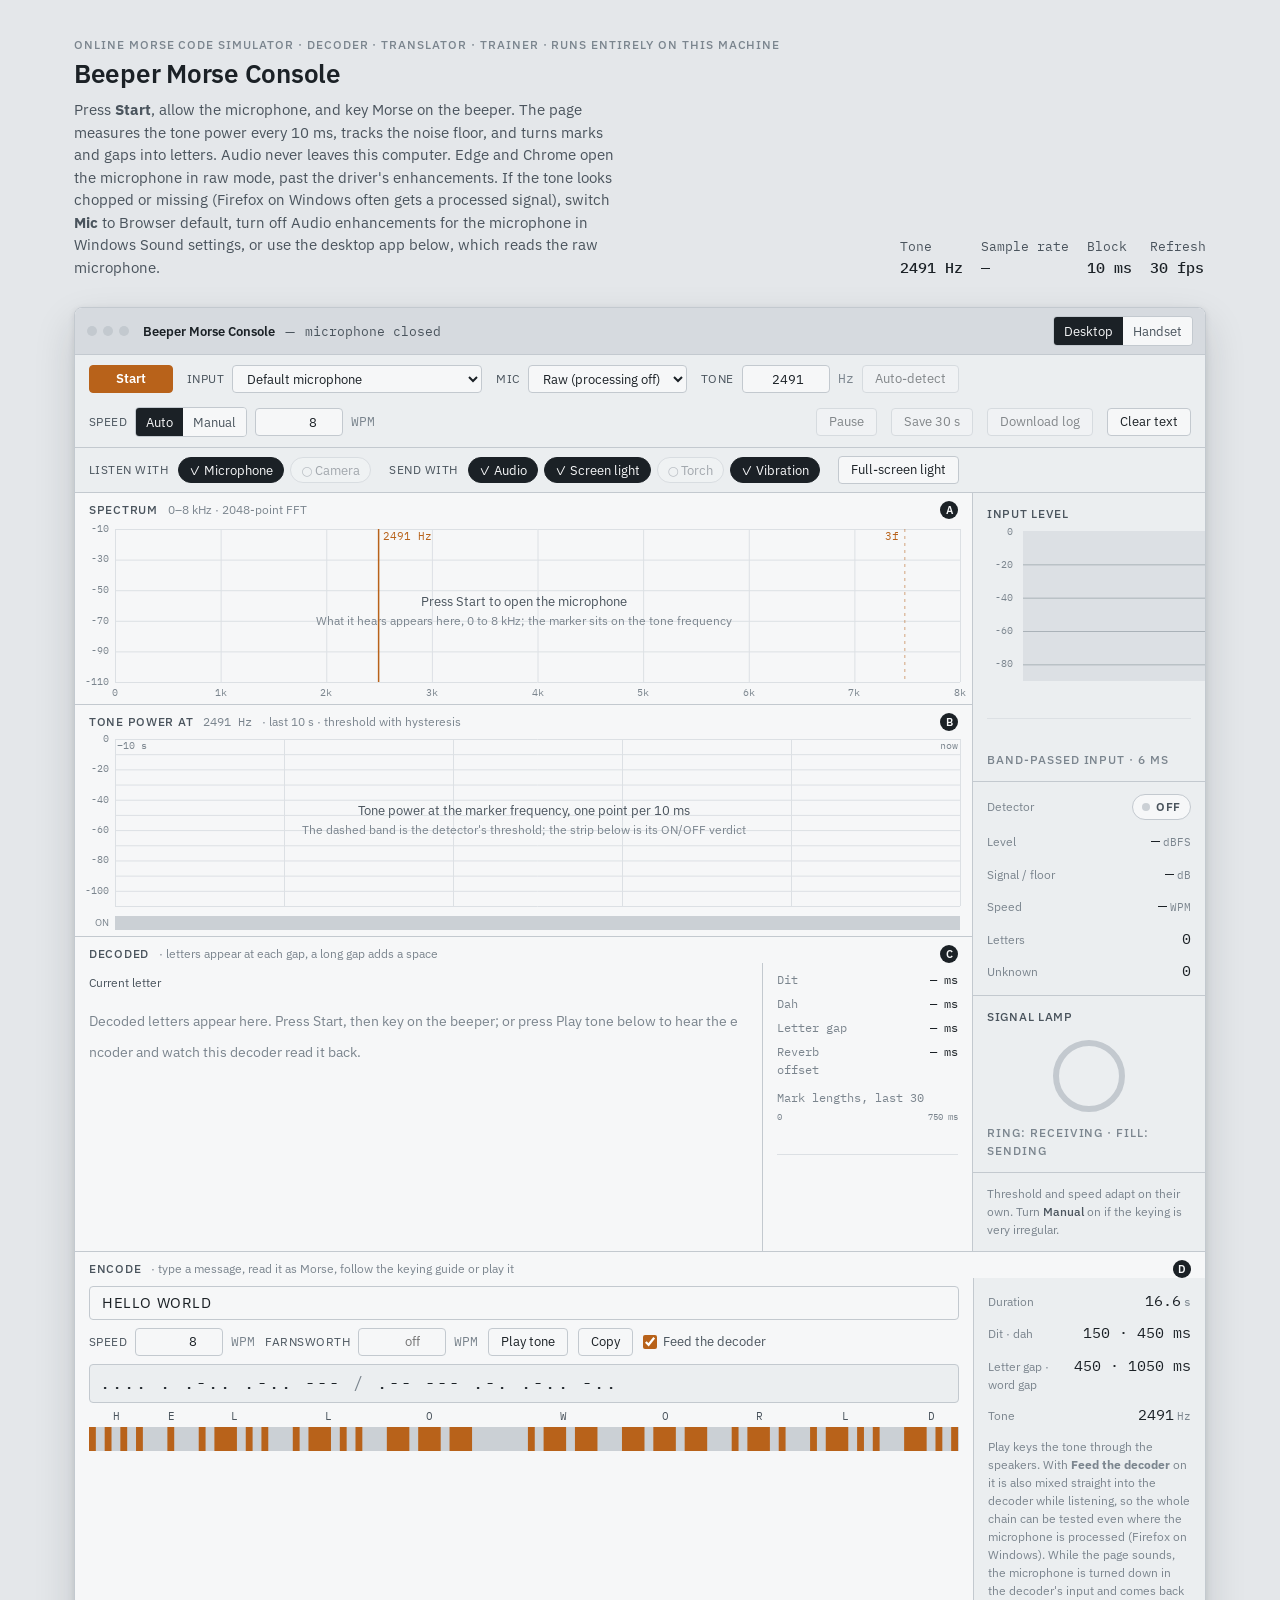
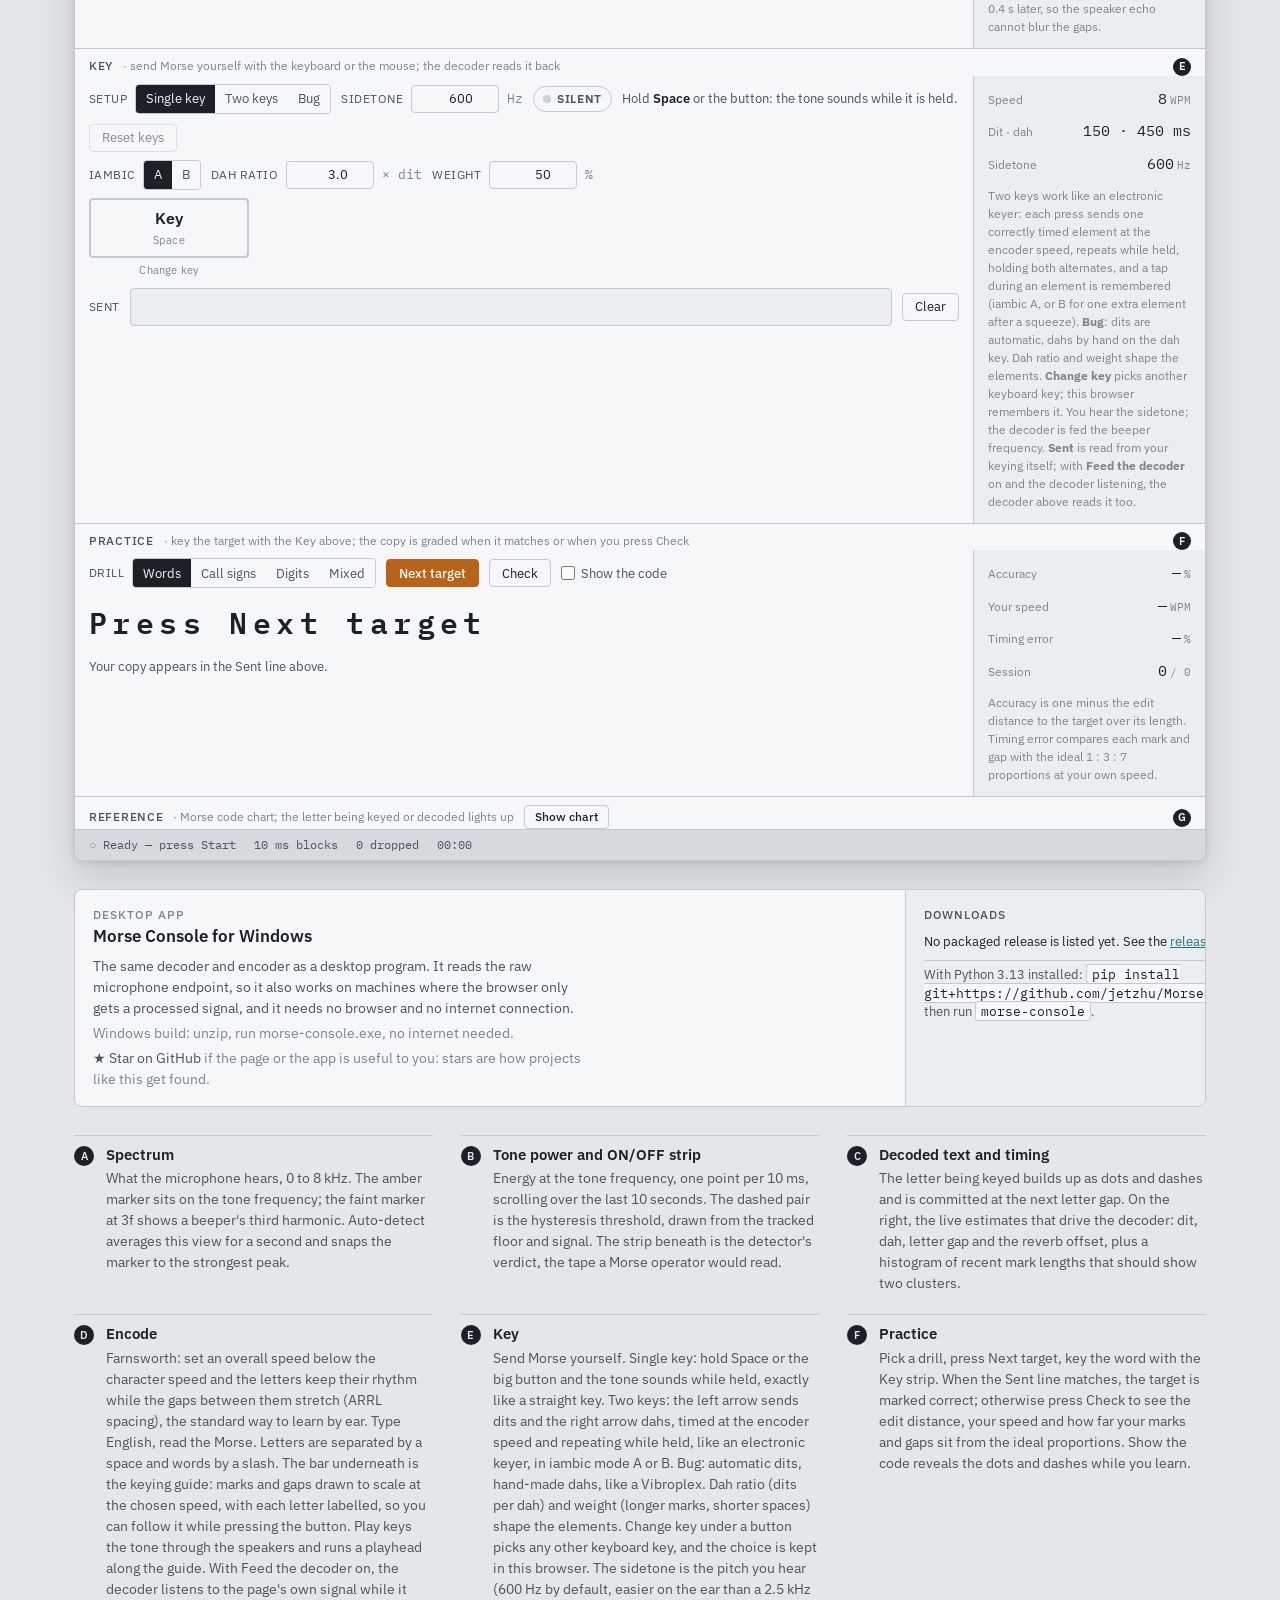
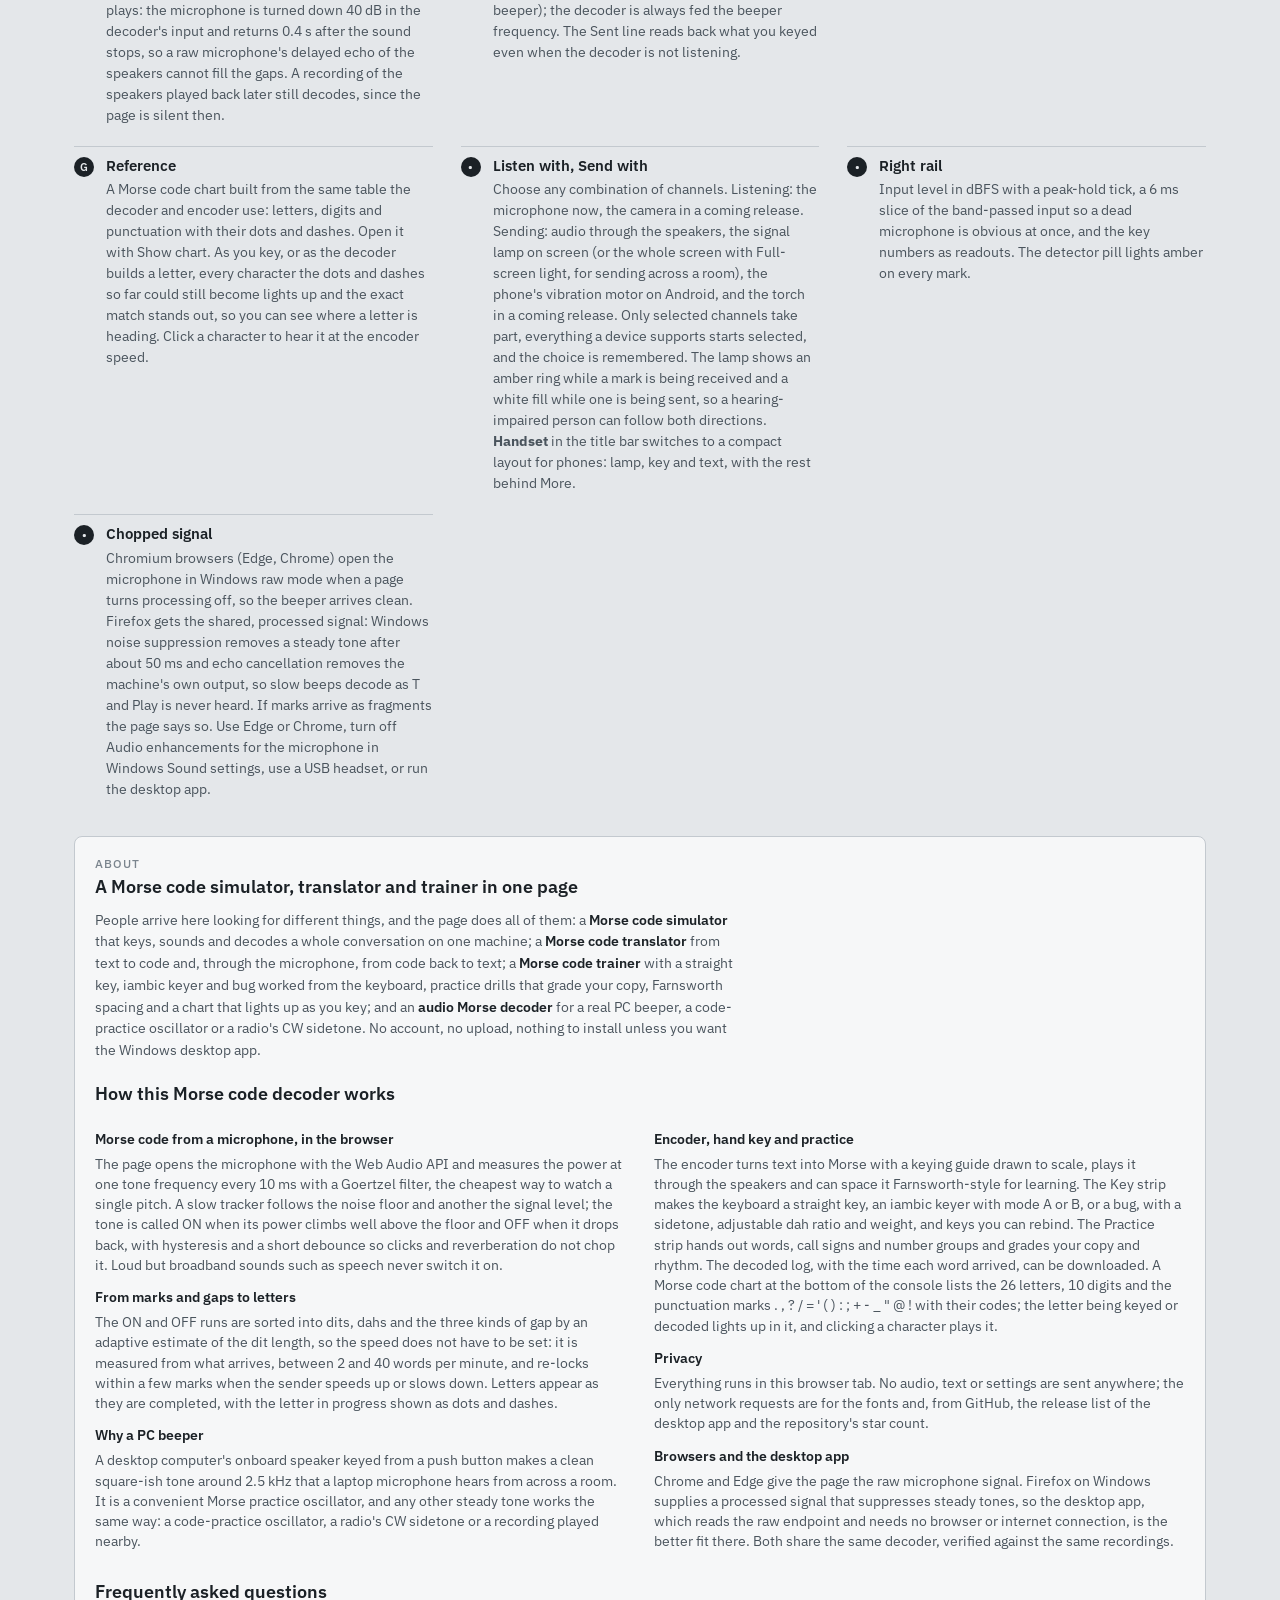
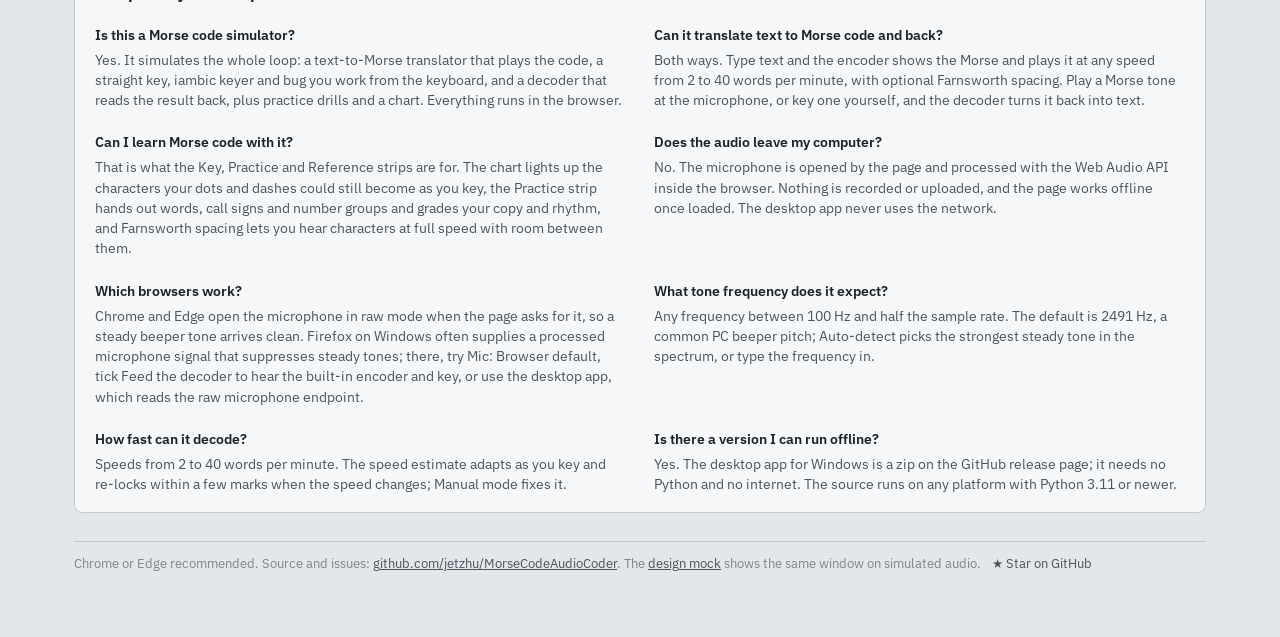
==== web/index.html @ 3783fa61 "Light, step 1: channels, signal lamp, full-screen light, vibration, handset layout Listen with / Sen" ====
<!doctype html>
<html lang="en">
<head>
<meta charset="utf-8">
<meta name="viewport" content="width=device-width, initial-scale=1">
<title>Morse Code Simulator, Decoder and Trainer Online | Beeper Morse Console</title>
<meta name="description" content="Free online Morse code simulator: decode Morse from a microphone or PC beeper, translate text to Morse and play it, practise with a keyer, learn from the chart. Nothing is uploaded.">
<link rel="canonical" href="https://jetzhu.github.io/MorseCodeAudioCoder/">
<meta name="robots" content="index,follow">
<meta name="theme-color" content="#1B2126">
<meta name="author" content="Jian Jet Zhu">
<!-- Search Console and Bing Webmaster verification tags go here, e.g.
     <meta name="google-site-verification" content="...">
     <meta name="msvalidate.01" content="..."> -->
<meta property="og:type" content="website">
<meta property="og:url" content="https://jetzhu.github.io/MorseCodeAudioCoder/">
<meta property="og:site_name" content="Beeper Morse Console">
<meta property="og:title" content="Morse Code Simulator, Decoder and Trainer Online | Beeper Morse Console">
<meta property="og:description" content="Free online Morse code simulator: decode Morse from a microphone or PC beeper, translate text to Morse and play it, practise with a keyer, learn from the chart. Nothing is uploaded.">
<meta property="og:image" content="https://jetzhu.github.io/MorseCodeAudioCoder/og.png">
<meta property="og:image:width" content="1200">
<meta property="og:image:height" content="630">
<meta property="og:image:alt" content="Beeper Morse Console: Morse code simulator, decoder and trainer">
<meta property="og:locale" content="en_US">
<meta name="twitter:card" content="summary_large_image">
<meta name="twitter:title" content="Morse Code Simulator, Decoder and Trainer Online | Beeper Morse Console">
<meta name="twitter:description" content="Free online Morse code simulator: decode Morse from a microphone or PC beeper, translate text to Morse and play it, practise with a keyer, learn from the chart. Nothing is uploaded.">
<meta name="twitter:image" content="https://jetzhu.github.io/MorseCodeAudioCoder/og.png">
<script type="application/ld+json">
{
  "@context": "https://schema.org",
  "@graph": [
    {
      "@type": "WebApplication",
      "@id": "https://jetzhu.github.io/MorseCodeAudioCoder/#app",
      "name": "Beeper Morse Console",
      "alternateName": [
        "Morse Code Simulator",
        "Morse Code Translator",
        "Morse Code Trainer",
        "Morse Code Audio Decoder"
      ],
      "keywords": "morse code simulator, morse code decoder, morse code translator, morse code trainer, morse code practice, morse code keyer, morse code chart, CW decoder, learn morse code, PC beeper",
      "url": "https://jetzhu.github.io/MorseCodeAudioCoder/",
      "description": "Free online Morse code simulator: decode Morse from a microphone or PC beeper, translate text to Morse and play it, practise with a keyer, learn from the chart. Nothing is uploaded.",
      "applicationCategory": "UtilitiesApplication",
      "operatingSystem": "Any (web browser)",
      "browserRequirements": "Requires a browser with Web Audio and microphone access; Chrome or Edge recommended",
      "offers": {
        "@type": "Offer",
        "price": "0",
        "priceCurrency": "USD"
      },
      "isAccessibleForFree": true,
      "image": "https://jetzhu.github.io/MorseCodeAudioCoder/og.png",
      "featureList": [
        "Live Morse code decoding from the microphone",
        "Tone frequency auto-detection and spectrum display",
        "Adaptive speed estimate, 2 to 40 WPM",
        "Text to Morse encoder with keying guide, playback and Farnsworth spacing",
        "Straight key, iambic keyer (mode A/B) and bug from the keyboard",
        "Practice drills with grading",
        "Decoded log export with timestamps"
      ],
      "author": {
        "@type": "Person",
        "name": "Jian Jet Zhu",
        "url": "https://github.com/jetzhu"
      },
      "codeRepository": "https://github.com/jetzhu/MorseCodeAudioCoder"
    },
    {
      "@type": "SoftwareApplication",
      "@id": "https://jetzhu.github.io/MorseCodeAudioCoder/#desktop",
      "name": "Morse Console for Windows",
      "url": "https://jetzhu.github.io/MorseCodeAudioCoder/#download",
      "description": "The same Morse decoder, encoder and keyer as an offline Windows desktop program reading the raw microphone.",
      "applicationCategory": "UtilitiesApplication",
      "operatingSystem": "Windows 10, Windows 11",
      "downloadUrl": "https://github.com/jetzhu/MorseCodeAudioCoder/releases/latest",
      "offers": {
        "@type": "Offer",
        "price": "0",
        "priceCurrency": "USD"
      },
      "isAccessibleForFree": true
    }
  ]
}
</script>
<script type="application/ld+json">
{
  "@context": "https://schema.org",
  "@type": "FAQPage",
  "mainEntity": [
    {
      "@type": "Question",
      "name": "Is this a Morse code simulator?",
      "acceptedAnswer": {
        "@type": "Answer",
        "text": "Yes. It simulates the whole loop: a text-to-Morse translator that plays the code, a straight key, iambic keyer and bug you work from the keyboard, and a decoder that reads the result back, plus practice drills and a chart. Everything runs in the browser."
      }
    },
    {
      "@type": "Question",
      "name": "Can it translate text to Morse code and back?",
      "acceptedAnswer": {
        "@type": "Answer",
        "text": "Both ways. Type text and the encoder shows the Morse and plays it at any speed from 2 to 40 words per minute, with optional Farnsworth spacing. Play a Morse tone at the microphone, or key one yourself, and the decoder turns it back into text."
      }
    },
    {
      "@type": "Question",
      "name": "Can I learn Morse code with it?",
      "acceptedAnswer": {
        "@type": "Answer",
        "text": "That is what the Key, Practice and Reference strips are for. The chart lights up the characters your dots and dashes could still become as you key, the Practice strip hands out words, call signs and number groups and grades your copy and rhythm, and Farnsworth spacing lets you hear characters at full speed with room between them."
      }
    },
    {
      "@type": "Question",
      "name": "Does the audio leave my computer?",
      "acceptedAnswer": {
        "@type": "Answer",
        "text": "No. The microphone is opened by the page and processed with the Web Audio API inside the browser. Nothing is recorded or uploaded, and the page works offline once loaded. The desktop app never uses the network."
      }
    },
    {
      "@type": "Question",
      "name": "Which browsers work?",
      "acceptedAnswer": {
        "@type": "Answer",
        "text": "Chrome and Edge open the microphone in raw mode when the page asks for it, so a steady beeper tone arrives clean. Firefox on Windows often supplies a processed microphone signal that suppresses steady tones; there, try Mic: Browser default, tick Feed the decoder to hear the built-in encoder and key, or use the desktop app, which reads the raw microphone endpoint."
      }
    },
    {
      "@type": "Question",
      "name": "What tone frequency does it expect?",
      "acceptedAnswer": {
        "@type": "Answer",
        "text": "Any frequency between 100 Hz and half the sample rate. The default is 2491 Hz, a common PC beeper pitch; Auto-detect picks the strongest steady tone in the spectrum, or type the frequency in."
      }
    },
    {
      "@type": "Question",
      "name": "How fast can it decode?",
      "acceptedAnswer": {
        "@type": "Answer",
        "text": "Speeds from 2 to 40 words per minute. The speed estimate adapts as you key and re-locks within a few marks when the speed changes; Manual mode fixes it."
      }
    },
    {
      "@type": "Question",
      "name": "Is there a version I can run offline?",
      "acceptedAnswer": {
        "@type": "Answer",
        "text": "Yes. The desktop app for Windows is a zip on the GitHub release page; it needs no Python and no internet. The source runs on any platform with Python 3.11 or newer."
      }
    }
  ]
}
</script>
<link rel="icon" href="data:image/svg+xml,%3Csvg xmlns='http://www.w3.org/2000/svg' viewBox='0 0 32 32'%3E%3Crect width='32' height='32' rx='6' fill='%231B2126'/%3E%3Ccircle cx='8' cy='16' r='3' fill='%23EFA24E'/%3E%3Crect x='14' y='13' width='12' height='6' rx='3' fill='%23EFA24E'/%3E%3C/svg%3E">
<link rel="preconnect" href="https://fonts.googleapis.com">
<link rel="preconnect" href="https://fonts.gstatic.com" crossorigin>
<link rel="stylesheet" href="https://fonts.googleapis.com/css2?family=IBM+Plex+Sans:wght@400;500;600&family=IBM+Plex+Mono:wght@400;500;600&display=swap">
<link rel="stylesheet" href="css/app.css">
</head>
<body>
<div class="page">
  <div class="intro">
    <div>
      <div class="eyebrow">Online Morse code simulator · decoder · translator · trainer · runs entirely on this machine</div>
      <h1>Beeper Morse Console</h1>
      <p>Press <b>Start</b>, allow the microphone, and key Morse on the beeper. The page measures the tone
        power every 10 ms, tracks the noise floor, and turns marks and gaps into letters. Audio never leaves
        this computer. Edge and Chrome open the microphone in raw mode, past the driver's enhancements. If the tone looks chopped or missing (Firefox on Windows often gets a processed signal), switch <b>Mic</b> to Browser default, turn off Audio enhancements for the microphone in Windows Sound settings, or use the desktop app below, which reads the raw microphone.</p>
    </div>
    <div class="facts mono">
      <div>Tone<b id="factTone">2491 Hz</b></div>
      <div>Sample rate<b id="factRate">—</b></div>
      <div>Block<b id="factBlock">10 ms</b></div>
      <div>Refresh<b>30 fps</b></div>
    </div>
  </div>

  <div class="win" id="win" aria-label="Beeper Morse Console">
    <div class="titlebar">
      <span class="dots" aria-hidden="true"><i></i><i></i><i></i></span>
      <span class="name">Beeper Morse Console</span>
      <span>—</span>
      <span class="mono" id="titleDev">microphone closed</span>
      <span class="viewswitch seg" role="group" aria-label="Layout">
        <button id="viewDesktop" type="button" aria-pressed="true" title="The full console">Desktop</button>
        <button id="viewHandset" type="button" aria-pressed="false" title="A compact layout for phones: lamp, key, text">Handset</button>
      </span>
      <button class="ctl more" id="moreBtn" type="button" aria-expanded="false" title="Show the settings, practice and chart">More</button>
    </div>

    <div class="toolbar">
      <button class="ctl primary start" id="startBtn" title="Open the microphone and start decoding">Start</button>
      <div class="field">
        <label for="dev">Input</label>
        <select id="dev" class="ctl" aria-label="Input device">
          <option value="">Default microphone</option>
        </select>
      </div>
      <div class="field" title="Raw asks the browser to turn echo cancellation, noise suppression and gain control off (Edge and Chrome then bypass the driver's enhancements too). Browser default leaves them to the browser: try it if Raw yields nothing.">
        <label for="micProc">Mic</label>
        <select id="micProc" class="ctl narrow" aria-label="Microphone processing">
          <option value="raw">Raw (processing off)</option>
          <option value="browser">Browser default</option>
        </select>
      </div>
      <div class="field">
        <label for="f0">Tone</label>
        <input id="f0" class="ctl mono" type="number" value="2491" min="100" max="20000" step="1" aria-label="Tone frequency in hertz">
        <span class="mono unit">Hz</span>
        <button class="ctl" id="autoBtn" title="Hold a beep for one second" disabled>Auto-detect</button>
      </div>
      <div class="field">
        <label id="speedLabel">Speed</label>
        <div class="seg" role="group" aria-labelledby="speedLabel">
          <button id="wpmAuto" aria-pressed="true" type="button">Auto</button>
          <button id="wpmManual" aria-pressed="false" type="button">Manual</button>
        </div>
        <input id="wpmVal" class="ctl mono" type="number" value="8" min="2" max="40" step="1" disabled aria-label="Words per minute">
        <span class="mono unit">WPM</span>
      </div>
      <div class="spacer"></div>
      <button class="ctl" id="pauseBtn" disabled title="Freeze decoding and the plots; the microphone stays open">Pause</button>
      <button class="ctl" id="saveBtn" disabled title="Write the last 30 seconds of raw input to a WAV file">Save 30 s</button>
      <button class="ctl" id="logBtn" disabled title="Download the decoded text with the time each word arrived">Download log</button>
      <button class="ctl" id="clearBtn" title="Clear the decoded text; timing estimates are kept">Clear text</button>
    </div>

    <div class="chipbar" id="channelBar" aria-label="Channels">
      <div class="chipgroup" role="group" aria-label="Listen with"><span class="chiplabel">Listen with</span>
        <button class="chip" id="chipMic" type="button" aria-pressed="true" title="Decode what the microphone hears">Microphone</button>
        <button class="chip" id="chipCamera" type="button" aria-pressed="false" disabled title="Decode a flashing light through the camera: next release">Camera</button>
      </div>
      <div class="chipgroup" role="group" aria-label="Send with"><span class="chiplabel">Send with</span>
        <button class="chip" id="chipAudio" type="button" aria-pressed="true" title="Play and the key sound through the speakers">Audio</button>
        <button class="chip" id="chipLight" type="button" aria-pressed="true" title="Play and the key flash the signal lamp (or the whole screen)">Screen light</button>
        <button class="chip" id="chipTorch" type="button" aria-pressed="false" disabled title="Flash the phone's torch: next release (Android Chrome)">Torch</button>
        <button class="chip" id="chipVibrate" type="button" aria-pressed="true" title="Play and the key vibrate the phone (Android)">Vibration</button>
      </div>
      <button class="ctl" id="lightFullBtn" type="button" title="Turn the whole screen into the signal lamp; tap to leave">Full-screen light</button>
    </div>

    <div class="msgbar error" id="msgBar" role="alert" hidden>
      <span class="icon" aria-hidden="true">!</span>
      <span class="txt" id="msgText"></span>
      <button class="x" id="msgDismiss" aria-label="Dismiss" title="Dismiss">×</button>
    </div>
    <div class="msgbar" id="chopHint" role="status" hidden>
      <span class="icon" aria-hidden="true">!</span>
      <span class="txt">The microphone signal looks processed. Try <b>Mic: Browser default</b> in the toolbar, use Edge or Chrome, which open the microphone in raw mode, or turn off Audio enhancements for this microphone in Windows Sound settings.</span>
      <button class="x" id="chopDismiss" aria-label="Dismiss hint" title="Dismiss">×</button>
    </div>
    <div class="msgbar note" id="noteBar" role="status" hidden>
      <span class="icon" aria-hidden="true">i</span>
      <span class="txt" id="noteText"></span>
      <button class="x" id="noteDismiss" aria-label="Dismiss" title="Dismiss">×</button>
    </div>

    <div class="msgbar star" id="starNudge" role="status" hidden>
      <span class="icon" aria-hidden="true">★</span>
      <span class="txt">Useful? <a id="starNudgeLink" href="https://github.com/jetzhu/MorseCodeAudioCoder" target="_blank" rel="noopener">Star it on GitHub</a>. Shown once; nothing is tracked.</span>
      <button class="x" id="starNudgeDismiss" aria-label="Dismiss" title="Dismiss">×</button>
    </div>

    <div class="body">
      <div class="main">
        <section class="panel" aria-label="Spectrum">
          <header>Spectrum <span id="specInfo">0–8 kHz · 2048-point FFT</span><span class="tag">A</span></header>
          <div class="plot"><canvas id="specCanvas"></canvas></div>
        </section>

        <section class="panel" id="powerPlot" aria-label="Tone power">
          <header>Tone power at <span id="f0Label" class="mono">2491 Hz</span> <span>· last 10 s · threshold with hysteresis</span><span class="tag">B</span></header>
          <div class="plot"><canvas id="powerCanvas"></canvas></div>
          <div class="plot"><canvas id="stripCanvas"></canvas></div>
        </section>

        <section class="panel" aria-label="Decoded text">
          <header>Decoded <span>· letters appear at each gap, a long gap adds a space</span><span class="tag">C</span></header>
          <div class="decoded">
            <div class="tape">
              <div class="live">
                <span>Current letter</span>
                <span class="sym mono" id="symBuf">&nbsp;</span>
                <span id="symHint" class="unit"></span>
              </div>
              <div class="text mono" id="textOut" aria-live="polite"></div>
            </div>
            <div class="timing mono">
              <span class="k">Dit</span><span class="v" id="ditV">— ms</span>
              <span class="k">Dah</span><span class="v" id="dahV">— ms</span>
              <span class="k">Letter gap</span><span class="v" id="lgapV">— ms</span>
              <span class="k">Reverb offset</span><span class="v" id="offV">— ms</span>
              <span class="k full" style="margin-top:4px">Mark lengths, last 30</span>
              <div class="hist"><canvas id="histCanvas"></canvas></div>
            </div>
          </div>
        </section>
      </div>

      <aside class="rail" aria-label="Readouts">
        <div class="block">
          <h4>Input level</h4>
          <div class="meter">
            <div class="scale mono">
              <span style="top:0%">0</span><span style="top:22%">-20</span><span style="top:44%">-40</span><span style="top:66%">-60</span><span style="top:88%">-80</span>
            </div>
            <canvas id="meterCanvas"></canvas>
          </div>
          <div class="wave"><canvas id="waveCanvas"></canvas></div>
          <div class="eyebrow" style="margin-top:6px">Band-passed input · 6 ms</div>
        </div>
        <div class="block readouts">
          <div class="ro"><span class="k">Detector</span><span id="statePill" class="pill"><i></i>OFF</span></div>
          <div class="ro"><span class="k">Level</span><span class="v mono" id="lvlV">—<small>dBFS</small></span></div>
          <div class="ro"><span class="k">Signal / floor</span><span class="v mono" id="snrV">—<small>dB</small></span></div>
          <div class="ro"><span class="k">Speed</span><span class="v mono" id="wpmV">—<small>WPM</small></span></div>
          <div class="ro"><span class="k">Letters</span><span class="v mono" id="cntV">0</span></div>
          <div class="ro"><span class="k">Unknown</span><span class="v mono" id="unkV">0</span></div>
        </div>
        <div class="block lampblock">
          <h4>Signal lamp</h4>
          <div class="lampwrap"><div class="lamp" role="img" aria-label="Signal lamp: ring while receiving, fill while sending"></div></div>
          <div class="eyebrow" style="margin-top:6px">Ring: receiving · Fill: sending</div>
        </div>
        <div class="block tip">
          Threshold and speed adapt on their own. Turn <b>Manual</b> on if the keying is very irregular.
        </div>
      </aside>
    </div>

    <section class="encode" aria-label="Encode a message">
      <header>Encode <span>· type a message, read it as Morse, follow the keying guide or play it</span><span class="tag">D</span></header>
      <div class="enc-body">
        <div class="enc-left">
          <div class="enc-msg">
            <input id="encIn" class="ctl mono" type="text" value="HELLO WORLD" placeholder="Type a message" aria-label="Message to encode" spellcheck="false" autocomplete="off">
          </div>
          <div class="enc-row enc-controls">
            <div class="field"><label for="encWpm">Speed</label><input id="encWpm" class="ctl mono" type="number" value="8" min="2" max="40" step="1" aria-label="Encoding speed in words per minute"> <span class="mono unit">WPM</span></div>
            <div class="field" title="Overall speed for Farnsworth spacing: characters at the speed above, longer gaps between them. Empty, or at or above the speed, means standard spacing."><label for="encFarns">Farnsworth</label><input id="encFarns" class="ctl mono" type="number" value="" placeholder="off" min="2" max="40" step="1" aria-label="Farnsworth overall speed in words per minute"> <span class="mono unit">WPM</span></div>
            <button class="ctl" id="encPlay" title="Key the tone through this machine's speakers">Play tone</button>
            <button class="ctl" id="encCopy" title="Copy the Morse to the clipboard">Copy</button>
            <label class="field check" title="While the decoder is listening, Play is also mixed straight into it, independent of speakers, microphone and Windows audio processing"><input type="checkbox" id="encFeed" checked> <span>Feed the decoder</span></label>
          </div>
          <div class="enc-out mono" id="encOut" aria-live="polite"></div>
          <div class="enc-guide"><canvas id="encCanvas"></canvas></div>
        </div>
        <div class="enc-right readouts">
          <div class="ro"><span class="k">Duration</span><span class="v mono" id="encDur">—<small>s</small></span></div>
          <div class="ro"><span class="k">Dit · dah</span><span class="v mono" id="encDit">—</span></div>
          <div class="ro"><span class="k">Letter gap · word gap</span><span class="v mono" id="encGap">—</span></div>
          <div class="ro"><span class="k">Tone</span><span class="v mono" id="encTone">2491<small>Hz</small></span></div>
          <div class="tip">Play keys the tone through the speakers. With <b>Feed the decoder</b> on it is also mixed straight into the decoder while listening, so the whole chain can be tested even where the microphone is processed (Firefox on Windows). While the page sounds, the microphone is turned down in the decoder's input and comes back 0.4 s later, so the speaker echo cannot blur the gaps.</div>
        </div>
      </div>
    </section>

    <section class="encode keystrip" aria-label="Key Morse by hand">
      <header>Key <span>· send Morse yourself with the keyboard or the mouse; the decoder reads it back</span><span class="tag">E</span></header>
      <div class="enc-body">
        <div class="enc-left">
          <div class="enc-row">
            <div class="field"><label>Setup</label>
              <div class="seg" role="group" aria-label="Key setup">
                <button id="keyStraight" aria-pressed="true" title="One key: the tone sounds while it is held">Single key</button>
                <button id="keyPaddle" aria-pressed="false" title="Two keys: dits on the left, dahs on the right, timed for you">Two keys</button>
                <button id="keyBug" aria-pressed="false" title="Semi-automatic bug: dits are made for you, dahs by hand">Bug</button>
              </div>
            </div>
            <div class="field" title="Pitch you hear while keying. Empty follows the beeper frequency above; the decoder feed always uses the beeper frequency."><label for="keySidetone">Sidetone</label><input id="keySidetone" class="ctl mono" type="number" value="600" placeholder="tone" min="100" max="4000" step="10" aria-label="Sidetone pitch in hertz"> <span class="mono unit">Hz</span></div>
            <span class="pill" id="keyPill"><i></i>SILENT</span>
            <span class="tip keyhelp" id="keyHelp">Hold <b>Space</b> or the button: the tone sounds while it is held.</span>
            <button class="ctl" id="keyReset" title="Back to Space, left arrow and right arrow" disabled>Reset keys</button>
          </div>
          <div class="enc-row keyerrow">
            <div class="field"><label>Iambic</label>
              <div class="seg" role="group" aria-label="Iambic mode">
                <button id="iambicA" aria-pressed="true" title="Mode A: let go of both paddles and the element in progress ends the character">A</button>
                <button id="iambicB" aria-pressed="false" title="Mode B: let go of both paddles during an element and one opposite element follows">B</button>
              </div>
            </div>
            <div class="field" title="Dah length in dits; 3 is standard"><label for="keyRatio">Dah ratio</label><input id="keyRatio" class="ctl mono" type="number" value="3.0" min="2" max="5" step="0.1" aria-label="Dah length in dits"> <span class="mono unit">&times; dit</span></div>
            <div class="field" title="Marks longer and the spaces after them shorter by the same amount; 50 is standard"><label for="keyWeight">Weight</label><input id="keyWeight" class="ctl mono" type="number" value="50" min="25" max="75" step="1" aria-label="Keying weight in percent"> <span class="mono unit">%</span></div>
          </div>
          <div class="keypad" id="keypadStraight">
            <div class="keycol"><button class="ctl key big" id="keyBtn" title="Hold to send">Key<small>Space</small></button><button class="rebind" id="keyRebind" title="Press this, then the keyboard key that should work the key">Change key</button></div>
          </div>
          <div class="keypad" id="keypadPaddle" hidden>
            <div class="keycol"><button class="ctl key big" id="ditBtn" title="Dit: hold to repeat">Dit<small>&larr; left arrow</small></button><button class="rebind" id="ditRebind" title="Press this, then the keyboard key that should send dits">Change key</button></div>
            <div class="keycol"><button class="ctl key big" id="dahBtn" title="Dah: hold to repeat">Dah<small>&rarr; right arrow</small></button><button class="rebind" id="dahRebind" title="Press this, then the keyboard key that should send dahs">Change key</button></div>
          </div>
          <div class="enc-row sentrow">
            <span class="k-label">Sent</span>
            <span class="enc-out mono sent" id="sentOut" aria-live="polite">&nbsp;</span>
            <button class="ctl" id="sentClear" title="Clear the sent text">Clear</button>
          </div>
        </div>
        <div class="enc-right readouts">
          <div class="ro"><span class="k">Speed</span><span class="v mono" id="keySpeed">8<small>WPM</small></span></div>
          <div class="ro"><span class="k">Dit · dah</span><span class="v mono" id="keyDit">150 · 450 ms</span></div>
          <div class="ro"><span class="k">Sidetone</span><span class="v mono" id="keySide">600<small>Hz</small></span></div>
          <div class="tip">Two keys work like an electronic keyer: each press sends one correctly timed element at the encoder speed, repeats while held, holding both alternates, and a tap during an element is remembered (iambic A, or B for one extra element after a squeeze). <b>Bug</b>: dits are automatic, dahs by hand on the dah key. Dah ratio and weight shape the elements. <b>Change key</b> picks another keyboard key; this browser remembers it. You hear the sidetone; the decoder is fed the beeper frequency. <b>Sent</b> is read from your keying itself; with <b>Feed the decoder</b> on and the decoder listening, the decoder above reads it too.</div>
        </div>
      </div>
    </section>

    <section class="encode practice" aria-label="Practice keying">
      <header>Practice <span>· key the target with the Key above; the copy is graded when it matches or when you press Check</span><span class="tag">F</span></header>
      <div class="enc-body">
        <div class="enc-left">
          <div class="enc-row">
            <div class="field"><label>Drill</label>
              <div class="seg" role="group" aria-label="Drill kind">
                <button id="prWords" aria-pressed="true">Words</button>
                <button id="prCalls" aria-pressed="false">Call signs</button>
                <button id="prDigits" aria-pressed="false">Digits</button>
                <button id="prMixed" aria-pressed="false">Mixed</button>
              </div>
            </div>
            <button class="ctl primary" id="prNext" title="Draw the next target and clear the Sent line">Next target</button>
            <button class="ctl" id="prCheck" title="Grade the Sent line against the target">Check</button>
            <label class="field check"><input type="checkbox" id="prShowCode"> <span>Show the code</span></label>
          </div>
          <div class="pr-target mono" id="prTarget">Press Next target</div>
          <div class="enc-out mono sent" id="prCode" hidden>&nbsp;</div>
          <div class="pr-result" id="prResult">Your copy appears in the Sent line above.</div>
        </div>
        <div class="enc-right readouts">
          <div class="ro"><span class="k">Accuracy</span><span class="v mono" id="prAcc">—<small>%</small></span></div>
          <div class="ro"><span class="k">Your speed</span><span class="v mono" id="prWpm">—<small>WPM</small></span></div>
          <div class="ro"><span class="k">Timing error</span><span class="v mono" id="prRhythm">—<small>%</small></span></div>
          <div class="ro"><span class="k">Session</span><span class="v mono" id="prSession">0<small>/ 0</small></span></div>
          <div class="tip">Accuracy is one minus the edit distance to the target over its length. Timing error compares each mark and gap with the ideal 1 : 3 : 7 proportions at your own speed.</div>
        </div>
      </div>
    </section>

    <section class="encode reference" aria-label="Morse code chart">
      <header>Reference <span>· Morse code chart; the letter being keyed or decoded lights up</span><button class="ctl" id="refToggle" aria-expanded="false" aria-controls="refBody">Show chart</button><span class="tag">G</span></header>
      <div class="refbody" id="refBody" hidden>
        <div class="refgrid" id="refGrid" aria-label="Characters and their Morse code">
          <button type="button" class="refcell" data-code=".-" title="Play A"><span class="ch">A</span><span class="code mono">·−</span></button>
          <button type="button" class="refcell" data-code="-..." title="Play B"><span class="ch">B</span><span class="code mono">−···</span></button>
          <button type="button" class="refcell" data-code="-.-." title="Play C"><span class="ch">C</span><span class="code mono">−·−·</span></button>
          <button type="button" class="refcell" data-code="-.." title="Play D"><span class="ch">D</span><span class="code mono">−··</span></button>
          <button type="button" class="refcell" data-code="." title="Play E"><span class="ch">E</span><span class="code mono">·</span></button>
          <button type="button" class="refcell" data-code="..-." title="Play F"><span class="ch">F</span><span class="code mono">··−·</span></button>
          <button type="button" class="refcell" data-code="--." title="Play G"><span class="ch">G</span><span class="code mono">−−·</span></button>
          <button type="button" class="refcell" data-code="...." title="Play H"><span class="ch">H</span><span class="code mono">····</span></button>
          <button type="button" class="refcell" data-code=".." title="Play I"><span class="ch">I</span><span class="code mono">··</span></button>
          <button type="button" class="refcell" data-code=".---" title="Play J"><span class="ch">J</span><span class="code mono">·−−−</span></button>
          <button type="button" class="refcell" data-code="-.-" title="Play K"><span class="ch">K</span><span class="code mono">−·−</span></button>
          <button type="button" class="refcell" data-code=".-.." title="Play L"><span class="ch">L</span><span class="code mono">·−··</span></button>
          <button type="button" class="refcell" data-code="--" title="Play M"><span class="ch">M</span><span class="code mono">−−</span></button>
          <button type="button" class="refcell" data-code="-." title="Play N"><span class="ch">N</span><span class="code mono">−·</span></button>
          <button type="button" class="refcell" data-code="---" title="Play O"><span class="ch">O</span><span class="code mono">−−−</span></button>
          <button type="button" class="refcell" data-code=".--." title="Play P"><span class="ch">P</span><span class="code mono">·−−·</span></button>
          <button type="button" class="refcell" data-code="--.-" title="Play Q"><span class="ch">Q</span><span class="code mono">−−·−</span></button>
          <button type="button" class="refcell" data-code=".-." title="Play R"><span class="ch">R</span><span class="code mono">·−·</span></button>
          <button type="button" class="refcell" data-code="..." title="Play S"><span class="ch">S</span><span class="code mono">···</span></button>
          <button type="button" class="refcell" data-code="-" title="Play T"><span class="ch">T</span><span class="code mono">−</span></button>
          <button type="button" class="refcell" data-code="..-" title="Play U"><span class="ch">U</span><span class="code mono">··−</span></button>
          <button type="button" class="refcell" data-code="...-" title="Play V"><span class="ch">V</span><span class="code mono">···−</span></button>
          <button type="button" class="refcell" data-code=".--" title="Play W"><span class="ch">W</span><span class="code mono">·−−</span></button>
          <button type="button" class="refcell" data-code="-..-" title="Play X"><span class="ch">X</span><span class="code mono">−··−</span></button>
          <button type="button" class="refcell" data-code="-.--" title="Play Y"><span class="ch">Y</span><span class="code mono">−·−−</span></button>
          <button type="button" class="refcell" data-code="--.." title="Play Z"><span class="ch">Z</span><span class="code mono">−−··</span></button>
          <button type="button" class="refcell" data-code="-----" title="Play 0"><span class="ch">0</span><span class="code mono">−−−−−</span></button>
          <button type="button" class="refcell" data-code=".----" title="Play 1"><span class="ch">1</span><span class="code mono">·−−−−</span></button>
          <button type="button" class="refcell" data-code="..---" title="Play 2"><span class="ch">2</span><span class="code mono">··−−−</span></button>
          <button type="button" class="refcell" data-code="...--" title="Play 3"><span class="ch">3</span><span class="code mono">···−−</span></button>
          <button type="button" class="refcell" data-code="....-" title="Play 4"><span class="ch">4</span><span class="code mono">····−</span></button>
          <button type="button" class="refcell" data-code="....." title="Play 5"><span class="ch">5</span><span class="code mono">·····</span></button>
          <button type="button" class="refcell" data-code="-...." title="Play 6"><span class="ch">6</span><span class="code mono">−····</span></button>
          <button type="button" class="refcell" data-code="--..." title="Play 7"><span class="ch">7</span><span class="code mono">−−···</span></button>
          <button type="button" class="refcell" data-code="---.." title="Play 8"><span class="ch">8</span><span class="code mono">−−−··</span></button>
          <button type="button" class="refcell" data-code="----." title="Play 9"><span class="ch">9</span><span class="code mono">−−−−·</span></button>
          <button type="button" class="refcell" data-code="-.--." title="Play ("><span class="ch">(</span><span class="code mono">−·−−·</span></button>
          <button type="button" class="refcell" data-code="-..-." title="Play /"><span class="ch">/</span><span class="code mono">−··−·</span></button>
          <button type="button" class="refcell" data-code="-...-" title="Play ="><span class="ch">=</span><span class="code mono">−···−</span></button>
          <button type="button" class="refcell" data-code=".-.-." title="Play +"><span class="ch">+</span><span class="code mono">·−·−·</span></button>
          <button type="button" class="refcell" data-code="---..." title="Play :"><span class="ch">:</span><span class="code mono">−−−···</span></button>
          <button type="button" class="refcell" data-code="--..--" title="Play ,"><span class="ch">,</span><span class="code mono">−−··−−</span></button>
          <button type="button" class="refcell" data-code="-.--.-" title="Play )"><span class="ch">)</span><span class="code mono">−·−−·−</span></button>
          <button type="button" class="refcell" data-code="-.-.--" title="Play !"><span class="ch">!</span><span class="code mono">−·−·−−</span></button>
          <button type="button" class="refcell" data-code="-.-.-." title="Play ;"><span class="ch">;</span><span class="code mono">−·−·−·</span></button>
          <button type="button" class="refcell" data-code="-....-" title="Play -"><span class="ch">-</span><span class="code mono">−····−</span></button>
          <button type="button" class="refcell" data-code=".----." title="Play '"><span class="ch">'</span><span class="code mono">·−−−−·</span></button>
          <button type="button" class="refcell" data-code=".--.-." title="Play @"><span class="ch">@</span><span class="code mono">·−−·−·</span></button>
          <button type="button" class="refcell" data-code=".-.-.-" title="Play ."><span class="ch">.</span><span class="code mono">·−·−·−</span></button>
          <button type="button" class="refcell" data-code=".-..-." title="Play &quot;"><span class="ch">&quot;</span><span class="code mono">·−··−·</span></button>
          <button type="button" class="refcell" data-code="..--.-" title="Play _"><span class="ch">_</span><span class="code mono">··−−·−</span></button>
          <button type="button" class="refcell" data-code="..--.." title="Play ?"><span class="ch">?</span><span class="code mono">··−−··</span></button>
        </div>
        <div class="refnote">Click a character to hear it at the encoder speed (and, with Feed the decoder on, to see it decoded). Built from the same table the decoder and encoder use: 26 letters, 10 digits and 16 punctuation marks. Cells light up as the letter under the key, or in the decoder, takes shape; the exact match stands out.</div>
      </div>
    </section>

    <div class="statusbar mono">
      <span><span class="dot" id="stateDot">○</span> <span id="stateV">Ready — press Start</span></span>
      <span id="blockV">10 ms blocks</span>
      <span id="dropV">0 dropped</span>
      <span id="clockV">00:00</span>
      <span class="right" id="rateV"></span>
    </div>
  </div>

  <section class="dl" id="download" aria-label="Desktop app">
    <div>
      <div class="eyebrow">Desktop app</div>
      <h2>Morse Console for Windows</h2>
      <p>The same decoder and encoder as a desktop program. It reads the raw microphone endpoint, so it also
        works on machines where the browser only gets a processed signal, and it needs no browser and no
        internet connection.</p>
      <p class="muted" id="dlNote">Looking up the latest release…</p>
      <p class="muted"><a class="star" href="https://github.com/jetzhu/MorseCodeAudioCoder" target="_blank" rel="noopener">★ Star on GitHub<span class="starcount" data-starcount></span></a> if the page or the app is useful to you: stars are how projects like this get found.</p>
    </div>
    <div class="assets" id="dlAssets">
      <span class="k">Downloads</span>
      <span class="muted">Fetching the release list from GitHub…</span>
    </div>
  </section>

  <div class="notes">
    <div class="note"><span class="tag">A</span><div><h3>Spectrum</h3><p>What the microphone hears, 0 to 8 kHz. The amber marker sits on the tone frequency; the faint marker at 3f shows a beeper's third harmonic. Auto-detect averages this view for a second and snaps the marker to the strongest peak.</p></div></div>
    <div class="note"><span class="tag">B</span><div><h3>Tone power and ON/OFF strip</h3><p>Energy at the tone frequency, one point per 10 ms, scrolling over the last 10 seconds. The dashed pair is the hysteresis threshold, drawn from the tracked floor and signal. The strip beneath is the detector's verdict, the tape a Morse operator would read.</p></div></div>
    <div class="note"><span class="tag">C</span><div><h3>Decoded text and timing</h3><p>The letter being keyed builds up as dots and dashes and is committed at the next letter gap. On the right, the live estimates that drive the decoder: dit, dah, letter gap and the reverb offset, plus a histogram of recent mark lengths that should show two clusters.</p></div></div>
    <div class="note"><span class="tag">D</span><div><h3>Encode</h3><p>Farnsworth: set an overall speed below the character speed and the letters keep their rhythm while the gaps between them stretch (ARRL spacing), the standard way to learn by ear. Type English, read the Morse. Letters are separated by a space and words by a slash. The bar underneath is the keying guide: marks and gaps drawn to scale at the chosen speed, with each letter labelled, so you can follow it while pressing the button. Play keys the tone through the speakers and runs a playhead along the guide. With Feed the decoder on, the decoder listens to the page's own signal while it plays: the microphone is turned down 40 dB in the decoder's input and returns 0.4 s after the sound stops, so a raw microphone's delayed echo of the speakers cannot fill the gaps. A recording of the speakers played back later still decodes, since the page is silent then.</p></div></div>
    <div class="note"><span class="tag">E</span><div><h3>Key</h3><p>Send Morse yourself. Single key: hold Space or the big button and the tone sounds while held, exactly like a straight key. Two keys: the left arrow sends dits and the right arrow dahs, timed at the encoder speed and repeating while held, like an electronic keyer, in iambic mode A or B. Bug: automatic dits, hand-made dahs, like a Vibroplex. Dah ratio (dits per dah) and weight (longer marks, shorter spaces) shape the elements. Change key under a button picks any other keyboard key, and the choice is kept in this browser. The sidetone is the pitch you hear (600 Hz by default, easier on the ear than a 2.5 kHz beeper); the decoder is always fed the beeper frequency. The Sent line reads back what you keyed even when the decoder is not listening.</p></div></div>
    <div class="note"><span class="tag">F</span><div><h3>Practice</h3><p>Pick a drill, press Next target, key the word with the Key strip. When the Sent line matches, the target is marked correct; otherwise press Check to see the edit distance, your speed and how far your marks and gaps sit from the ideal proportions. Show the code reveals the dots and dashes while you learn.</p></div></div>
    <div class="note"><span class="tag">G</span><div><h3>Reference</h3><p>A Morse code chart built from the same table the decoder and encoder use: letters, digits and punctuation with their dots and dashes. Open it with Show chart. As you key, or as the decoder builds a letter, every character the dots and dashes so far could still become lights up and the exact match stands out, so you can see where a letter is heading. Click a character to hear it at the encoder speed.</p></div></div>
    <div class="note"><span class="tag">•</span><div><h3>Listen with, Send with</h3><p>Choose any combination of channels. Listening: the microphone now, the camera in a coming release. Sending: audio through the speakers, the signal lamp on screen (or the whole screen with Full-screen light, for sending across a room), the phone's vibration motor on Android, and the torch in a coming release. Only selected channels take part, everything a device supports starts selected, and the choice is remembered. The lamp shows an amber ring while a mark is being received and a white fill while one is being sent, so a hearing-impaired person can follow both directions. <b>Handset</b> in the title bar switches to a compact layout for phones: lamp, key and text, with the rest behind More.</p></div></div>
    <div class="note"><span class="tag">•</span><div><h3>Right rail</h3><p>Input level in dBFS with a peak-hold tick, a 6 ms slice of the band-passed input so a dead microphone is obvious at once, and the key numbers as readouts. The detector pill lights amber on every mark.</p></div></div>
    <div class="note"><span class="tag">•</span><div><h3>Chopped signal</h3><p>Chromium browsers (Edge, Chrome) open the microphone in Windows raw mode when a page turns processing off, so the beeper arrives clean. Firefox gets the shared, processed signal: Windows noise suppression removes a steady tone after about 50 ms and echo cancellation removes the machine's own output, so slow beeps decode as T and Play is never heard. If marks arrive as fragments the page says so. Use Edge or Chrome, turn off Audio enhancements for the microphone in Windows Sound settings, use a USB headset, or run the desktop app.</p></div></div>
  </div>


  <section class="about" id="about" aria-labelledby="aboutTitle">
    <div class="eyebrow">About</div>
    <h2 id="aboutTitle">A Morse code simulator, translator and trainer in one page</h2>
    <p class="lead">People arrive here looking for different things, and the page does all of them: a <b>Morse code
      simulator</b> that keys, sounds and decodes a whole conversation on one machine; a <b>Morse code translator</b>
      from text to code and, through the microphone, from code back to text; a <b>Morse code trainer</b> with a
      straight key, iambic keyer and bug worked from the keyboard, practice drills that grade your copy, Farnsworth
      spacing and a chart that lights up as you key; and an <b>audio Morse decoder</b> for a real PC beeper, a
      code-practice oscillator or a radio's CW sidetone. No account, no upload, nothing to install unless you want
      the Windows desktop app.</p>
    <h2>How this Morse code decoder works</h2>
    <div class="cols">
      <div>
        <h3>Morse code from a microphone, in the browser</h3>
        <p>The page opens the microphone with the Web Audio API and measures the power at one tone frequency every
          10 ms with a Goertzel filter, the cheapest way to watch a single pitch. A slow tracker follows the noise
          floor and another the signal level; the tone is called ON when its power climbs well above the floor and
          OFF when it drops back, with hysteresis and a short debounce so clicks and reverberation do not chop
          it. Loud but broadband sounds such as speech never switch it on.</p>
        <h3>From marks and gaps to letters</h3>
        <p>The ON and OFF runs are sorted into dits, dahs and the three kinds of gap by an adaptive estimate of
          the dit length, so the speed does not have to be set: it is measured from what arrives, between 2 and
          40 words per minute, and re-locks within a few marks when the sender speeds up or slows down. Letters
          appear as they are completed, with the letter in progress shown as dots and dashes.</p>
        <h3>Why a PC beeper</h3>
        <p>A desktop computer's onboard speaker keyed from a push button makes a clean square-ish tone around
          2.5 kHz that a laptop microphone hears from across a room. It is a convenient Morse practice
          oscillator, and any other steady tone works the same way: a code-practice oscillator, a radio's CW
          sidetone or a recording played nearby.</p>
      </div>
      <div>
        <h3>Encoder, hand key and practice</h3>
        <p>The encoder turns text into Morse with a keying guide drawn to scale, plays it through the speakers
          and can space it Farnsworth-style for learning. The Key strip makes the keyboard a straight key, an
          iambic keyer with mode A or B, or a bug, with a sidetone, adjustable dah ratio and weight, and keys
          you can rebind. The Practice strip hands out words, call signs and number groups and grades your
          copy and rhythm. The decoded log, with the time each word arrived, can be downloaded. A Morse code chart at the bottom of the console lists the 26 letters, 10 digits and the punctuation marks . , ? / = ' ( ) : ; + - _ " @ ! with their codes; the letter being keyed or decoded lights up in it, and clicking a character plays it.</p>
        <h3>Privacy</h3>
        <p>Everything runs in this browser tab. No audio, text or settings are sent anywhere; the only network requests are for the fonts and, from GitHub, the release list of the desktop app and the
          repository's star count.</p>
        <h3>Browsers and the desktop app</h3>
        <p>Chrome and Edge give the page the raw microphone signal. Firefox on Windows supplies a processed
          signal that suppresses steady tones, so the desktop app, which reads the raw endpoint and needs no
          browser or internet connection, is the better fit there. Both share the same decoder, verified against
          the same recordings.</p>
      </div>
    </div>
    <h2 id="faqTitle">Frequently asked questions</h2>
    <div class="faq">
      <div class="qa"><h3>Is this a Morse code simulator?</h3><p>Yes. It simulates the whole loop: a text-to-Morse translator that plays the code, a straight key, iambic keyer and bug you work from the keyboard, and a decoder that reads the result back, plus practice drills and a chart. Everything runs in the browser.</p></div>
      <div class="qa"><h3>Can it translate text to Morse code and back?</h3><p>Both ways. Type text and the encoder shows the Morse and plays it at any speed from 2 to 40 words per minute, with optional Farnsworth spacing. Play a Morse tone at the microphone, or key one yourself, and the decoder turns it back into text.</p></div>
      <div class="qa"><h3>Can I learn Morse code with it?</h3><p>That is what the Key, Practice and Reference strips are for. The chart lights up the characters your dots and dashes could still become as you key, the Practice strip hands out words, call signs and number groups and grades your copy and rhythm, and Farnsworth spacing lets you hear characters at full speed with room between them.</p></div>
      <div class="qa"><h3>Does the audio leave my computer?</h3><p>No. The microphone is opened by the page and processed with the Web Audio API inside the browser. Nothing is recorded or uploaded, and the page works offline once loaded. The desktop app never uses the network.</p></div>
      <div class="qa"><h3>Which browsers work?</h3><p>Chrome and Edge open the microphone in raw mode when the page asks for it, so a steady beeper tone arrives clean. Firefox on Windows often supplies a processed microphone signal that suppresses steady tones; there, try Mic: Browser default, tick Feed the decoder to hear the built-in encoder and key, or use the desktop app, which reads the raw microphone endpoint.</p></div>
      <div class="qa"><h3>What tone frequency does it expect?</h3><p>Any frequency between 100 Hz and half the sample rate. The default is 2491 Hz, a common PC beeper pitch; Auto-detect picks the strongest steady tone in the spectrum, or type the frequency in.</p></div>
      <div class="qa"><h3>How fast can it decode?</h3><p>Speeds from 2 to 40 words per minute. The speed estimate adapts as you key and re-locks within a few marks when the speed changes; Manual mode fixes it.</p></div>
      <div class="qa"><h3>Is there a version I can run offline?</h3><p>Yes. The desktop app for Windows is a zip on the GitHub release page; it needs no Python and no internet. The source runs on any platform with Python 3.11 or newer.</p></div>
    </div>
  </section>

  <div class="foot">
    Chrome or Edge recommended. Source and issues: <a href="https://github.com/jetzhu/MorseCodeAudioCoder">github.com/jetzhu/MorseCodeAudioCoder</a>.
    The <a href="mock.html">design mock</a> shows the same window on simulated audio.
    <a class="star" id="starLink" href="https://github.com/jetzhu/MorseCodeAudioCoder" target="_blank" rel="noopener">★ Star on GitHub<span class="starcount" data-starcount></span></a>
  </div>
</div>

<div class="lightfull" id="lightFull" hidden role="img" aria-label="Full-screen signal lamp; tap to leave"><span class="lightfull-hint">Tap anywhere to leave</span></div>
<div class="modal" id="flashNotice" hidden role="dialog" aria-modal="true" aria-labelledby="flashTitle">
  <div class="modalbox">
    <h3 id="flashTitle">The whole screen will flash</h3>
    <p>Full-screen light turns the display on and off at Morse speed, several times a second. Flashing light can trigger seizures in people with photosensitive epilepsy. Point the screen away from anyone who may be affected, and leave with a tap anywhere.</p>
    <div class="modalrow"><button class="ctl" id="flashCancel" type="button">Cancel</button><button class="ctl primary" id="flashOk" type="button">I understand, show it</button></div>
  </div>
</div>

<script type="module" src="js/app.js"></script>
</body>
</html>
---- web/css/app.css ----
/* Beeper Morse Console: styles extracted from the approved mock (web/mock.html).
   Tokens, both themes, fonts, panels, readouts, encoder strip and status bar are
   the mock's; the simulation bar and the design-review sections are gone, and a
   few real-app pieces are added at the end (Start button, message bar, chopped
   signal hint, resting placeholders, Desktop app panel). */

:root {
  --bg: #E4E7EA;
  --page-ink: #1B2126;
  --panel: #F6F7F8;
  --panel-2: #EBEEF0;
  --chrome: #D6DADF;
  --line: #C3C9CF;
  --grid: #DCE0E4;
  --ink: #1B2126;
  --ink-2: #4A545D;
  --ink-3: #7B858E;
  --trace: #B8621A;
  --trace-fill: rgba(184, 98, 26, 0.16);
  --spec: #276A85;
  --spec-fill: rgba(39, 106, 133, 0.14);
  --on: #B8621A;
  --off: #CBD0D5;
  --thr: #6D5AA6;
  --good: #2E7D4F;
  --warn: #A8641C;
  --warn-bg: rgba(184, 98, 26, 0.10);
  --focus: #276A85;
  --shadow: 0 18px 40px rgba(27, 33, 38, 0.16), 0 2px 6px rgba(27, 33, 38, 0.10);
  color-scheme: light;
}
@media (prefers-color-scheme: dark) {
  :root:not([data-theme="light"]) {
    --bg: #141719;
    --page-ink: #E3E7EA;
    --panel: #1D2124;
    --panel-2: #242a2e;
    --chrome: #2A3035;
    --line: #353C42;
    --grid: #282E33;
    --ink: #E3E7EA;
    --ink-2: #A5ADB4;
    --ink-3: #6E777F;
    --trace: #EFA24E;
    --trace-fill: rgba(239, 162, 78, 0.18);
    --spec: #62B3D2;
    --spec-fill: rgba(98, 179, 210, 0.16);
    --on: #EFA24E;
    --off: #343B41;
    --thr: #A796DB;
    --good: #5CB77F;
    --warn: #EFA24E;
    --warn-bg: rgba(239, 162, 78, 0.12);
    --focus: #62B3D2;
    --shadow: 0 18px 40px rgba(0, 0, 0, 0.5), 0 2px 6px rgba(0, 0, 0, 0.4);
    color-scheme: dark;
  }
}
:root[data-theme="dark"] {
  --bg: #141719;
  --page-ink: #E3E7EA;
  --panel: #1D2124;
  --panel-2: #242a2e;
  --chrome: #2A3035;
  --line: #353C42;
  --grid: #282E33;
  --ink: #E3E7EA;
  --ink-2: #A5ADB4;
  --ink-3: #6E777F;
  --trace: #EFA24E;
  --trace-fill: rgba(239, 162, 78, 0.18);
  --spec: #62B3D2;
  --spec-fill: rgba(98, 179, 210, 0.16);
  --on: #EFA24E;
  --off: #343B41;
  --thr: #A796DB;
  --good: #5CB77F;
  --warn: #EFA24E;
  --warn-bg: rgba(239, 162, 78, 0.12);
  --focus: #62B3D2;
  --shadow: 0 18px 40px rgba(0, 0, 0, 0.5), 0 2px 6px rgba(0, 0, 0, 0.4);
  color-scheme: dark;
}

* { box-sizing: border-box; }
html { background: var(--bg); }
body {
  margin: 0;
  background: var(--bg);
  color: var(--page-ink);
  font-family: "IBM Plex Sans", "Segoe UI", system-ui, sans-serif;
  font-size: 15px;
  line-height: 1.5;
}
.mono { font-family: "IBM Plex Mono", Consolas, "Courier New", monospace; font-variant-numeric: tabular-nums; }
a { color: var(--spec); }
[hidden] { display: none !important; }

.page { max-width: 1180px; margin: 0 auto; padding: 36px 24px 64px; display: grid; gap: 28px; }
.intro { display: grid; grid-template-columns: minmax(0, 1fr) auto; gap: 24px; align-items: end; }
.intro h1 { margin: 0; font-size: 26px; font-weight: 600; letter-spacing: -0.01em; text-wrap: balance; }
.intro p { margin: 6px 0 0; color: var(--ink-2); max-width: 62ch; }
.eyebrow { font-size: 12px; letter-spacing: 0.08em; text-transform: uppercase; color: var(--ink-3); font-weight: 500; }
.facts { display: grid; grid-auto-flow: column; gap: 18px; font-size: 13px; color: var(--ink-2); }
.facts b { display: block; font-weight: 500; color: var(--ink); font-size: 15px; }

/* ---------- the app window ---------- */
.win {
  background: var(--panel);
  border: 1px solid var(--line);
  border-radius: 8px;
  box-shadow: var(--shadow);
  overflow: hidden;
  color: var(--ink);
  font-size: 13px;
}
.titlebar {
  display: flex; align-items: center; gap: 10px; flex-wrap: wrap;
  padding: 8px 12px; background: var(--chrome); border-bottom: 1px solid var(--line);
  color: var(--ink-2); font-size: 12.5px;
}
.titlebar .dots { display: inline-flex; gap: 6px; margin-right: 4px; }
.titlebar .dots i { width: 10px; height: 10px; border-radius: 50%; background: var(--line); display: block; }
.titlebar .name { font-weight: 600; color: var(--ink); }
.titlebar .viewswitch { margin-left: auto; }
.titlebar .more { display: none; height: 24px; font-size: 12px; }

/* ---------- channels ---------- */
.chipbar { display: flex; gap: 18px; align-items: center; flex-wrap: wrap; padding: 8px 14px; border-bottom: 1px solid var(--line); background: var(--panel-2); }
.chipgroup { display: inline-flex; gap: 6px; align-items: center; flex-wrap: wrap; }
.chiplabel { font-size: 12px; letter-spacing: 0.04em; text-transform: uppercase; color: var(--ink-2); margin-right: 4px; }
.chip {
  height: 26px; padding: 0 10px; border-radius: 999px; border: 1px solid var(--line); background: var(--panel);
  color: var(--ink-2); font: inherit; font-size: 12.5px; cursor: pointer; white-space: nowrap;
}
.chip::before { content: "○ "; color: var(--ink-3); }
.chip[aria-pressed="true"] { background: var(--ink); color: var(--panel); border-color: var(--ink); }
.chip[aria-pressed="true"]::before { content: "✓ "; color: inherit; }
.chip:disabled { opacity: 0.45; cursor: default; }
.chip:not(:disabled):hover { border-color: var(--ink-3); }

/* ---------- signal lamp ---------- */
.lampwrap { display: grid; place-items: center; padding: 6px 0; }
.lamp {
  width: 72px; height: 72px; border-radius: 50%; background: var(--panel-2); border: 6px solid var(--line);
  transition: background 40ms linear, border-color 40ms linear, box-shadow 40ms linear;
}
.lamp.rx { border-color: var(--on); box-shadow: 0 0 0 4px var(--trace-fill); }
.lamp.tx { background: #fff; box-shadow: 0 0 22px 6px rgba(255, 255, 255, 0.75); }
.lamp.rx.tx { box-shadow: 0 0 0 4px var(--trace-fill), 0 0 22px 6px rgba(255, 255, 255, 0.75); }
.lightfull { position: fixed; inset: 0; z-index: 50; background: #000; cursor: pointer; }
.lightfull.rx { box-shadow: inset 0 0 0 28px var(--on); }
.lightfull.tx { background: #fff; }
.lightfull-hint { position: absolute; left: 0; right: 0; bottom: 18px; text-align: center; color: #777; font-size: 13px; pointer-events: none; }
.lightfull.tx .lightfull-hint { color: #999; }
.modal { position: fixed; inset: 0; z-index: 60; background: rgba(0, 0, 0, 0.5); display: grid; place-items: center; padding: 16px; }
.modal[hidden] { display: none; }
.modalbox { background: var(--panel); color: var(--ink); border: 1px solid var(--line); border-radius: 8px; max-width: 460px; padding: 18px 20px; box-shadow: var(--shadow); }
.modalbox h3 { margin: 0 0 8px; font-size: 16px; }
.modalbox p { margin: 0 0 14px; color: var(--ink-2); font-size: 14px; line-height: 1.5; }
.modalrow { display: flex; gap: 10px; justify-content: flex-end; }

/* ---------- handset layout ---------- */
body.view-handset .page { padding: 6px 6px 24px; gap: 10px; max-width: none; }
body.view-handset .intro, body.view-handset .dl, body.view-handset .notes, body.view-handset .about { display: none; }
body.view-handset .foot { font-size: 12px; }
body.view-handset .win { border-radius: 6px; }
body.view-handset .titlebar > span:not(.name):not(.viewswitch) { display: none; }
body.view-handset .titlebar .more { display: inline-block; }
body.view-handset .toolbar .field:not(:has(#speedLabel)) { display: none; }
body.view-handset .toolbar #pauseBtn, body.view-handset .toolbar #saveBtn, body.view-handset .toolbar #logBtn { display: none; }
body.view-handset .body { display: flex; flex-direction: column; }
body.view-handset .main, body.view-handset .rail { display: contents; }
body.view-handset .main > .panel:nth-child(1), body.view-handset .main > .panel:nth-child(2),
body.view-handset #powerPlot, body.view-handset .main > section[aria-label="Spectrum"] { display: none !important; }
body.view-handset .chipbar { gap: 8px 18px; }
body.view-handset .chipgroup { flex: 1 1 100%; min-width: 0; }
body.view-handset .rail > .block:not(.lampblock) { display: none; }
body.view-handset .lampblock { order: 1; border-bottom: 1px solid var(--line); background: var(--panel-2); }
body.view-handset .lampblock h4 { text-align: center; }
body.view-handset .lampwrap { padding: 10px 0; }
body.view-handset .lamp { width: min(58vw, 300px); height: min(58vw, 300px); border-width: 10px; }
body.view-handset .lampblock .eyebrow { text-align: center; }
body.view-handset .main > .panel:nth-child(3) { order: 2; min-height: 110px; }
body.view-handset .decoded { grid-template-columns: 1fr; min-height: 0; }
body.view-handset .timing { display: none; }
body.view-handset .text { font-size: 22px; }
body.view-handset .enc-right { display: none; }
body.view-handset:not(.more-open) .enc-controls > :not(#encPlay) { display: none; }
body.view-handset .enc-guide { height: 30px; }
body.view-handset .keystrip .keyhelp, body.view-handset .keystrip #keyReset, body.view-handset .keystrip .rebind,
body.view-handset:not(.more-open) .keystrip .keyerrow, body.view-handset:not(.more-open) .keystrip .field:has(#keySidetone) { display: none; }
body.view-handset .keypad { width: 100%; }
body.view-handset .keycol { flex: 1; }
body.view-handset button.ctl.key.big { min-width: 0; width: 100%; height: 96px; font-size: 20px; }
body.view-handset:not(.more-open) .practice, body.view-handset:not(.more-open) .reference { display: none; }
body.view-handset .statusbar { font-size: 11px; gap: 10px; }
.toolbar {
  display: flex; align-items: center; gap: 14px; flex-wrap: wrap;
  padding: 10px 14px; border-bottom: 1px solid var(--line); background: var(--panel-2);
}
.field { display: inline-flex; align-items: center; gap: 8px; }
.field label { color: var(--ink-2); font-size: 12px; letter-spacing: 0.04em; text-transform: uppercase; }
.field.check { gap: 6px; color: var(--ink-2); font-size: 12.5px; cursor: pointer; user-select: none; }
.field.check input { accent-color: var(--trace); margin: 0; width: 14px; height: 14px; }
.ctl {
  height: 28px; padding: 0 10px; border: 1px solid var(--line); border-radius: 4px;
  background: var(--panel); color: var(--ink); font: inherit; font-size: 13px;
}
.ctl.mono { width: 88px; text-align: right; }
select.ctl { min-width: 250px; max-width: 360px; }
select.ctl.narrow { min-width: 150px; max-width: 200px; }
button.ctl { cursor: pointer; padding: 0 12px; }
button.ctl:hover:not(:disabled) { border-color: var(--ink-3); }
button.ctl:disabled { opacity: 0.5; cursor: default; }
button.ctl.primary { background: var(--trace); border-color: var(--trace); color: #fff; font-weight: 500; }
button.ctl.primary:hover:not(:disabled) { filter: brightness(1.05); }
button.ctl.start { min-width: 84px; font-weight: 600; }
button.ctl.start.running { background: var(--panel); border-color: var(--ink-3); color: var(--ink); }
.ctl:focus-visible { outline: 2px solid var(--focus); outline-offset: 1px; }
.seg { display: inline-flex; border: 1px solid var(--line); border-radius: 4px; overflow: hidden; }
.seg button { height: 28px; border: 0; background: var(--panel); color: var(--ink-2); font: inherit; font-size: 12.5px; padding: 0 10px; cursor: pointer; }
.seg button[aria-pressed="true"] { background: var(--ink); color: var(--panel); }
.spacer { flex: 1; }
.unit { color: var(--ink-3); }

/* message bar (unsupported browser, permission errors) and the chopped-signal hint */
.msgbar {
  display: flex; align-items: flex-start; gap: 10px;
  padding: 8px 14px; border-bottom: 1px solid var(--line);
  background: var(--warn-bg); color: var(--ink); font-size: 13px;
}
.msgbar.error { color: var(--ink); }
.msgbar .icon { color: var(--warn); font-weight: 700; flex: none; }
.msgbar .txt { flex: 1; }
.msgbar .txt b { font-weight: 600; }
.msgbar button.x {
  flex: none; border: 0; background: transparent; color: var(--ink-2); font: inherit; font-size: 16px; line-height: 1;
  cursor: pointer; padding: 0 4px; border-radius: 4px;
}
.msgbar button.x:hover { color: var(--ink); background: var(--panel); }
.msgbar.note { background: var(--panel-2); }
.msgbar.star { background: var(--panel-2); }
.msgbar.star .icon { color: var(--trace); }
.msgbar.star a { color: var(--ink); font-weight: 600; }
a.star { color: var(--ink-2); text-decoration: none; white-space: nowrap; }
a.star:hover { color: var(--ink); text-decoration: underline; }
a.star .starcount:not(:empty)::before { content: " · "; }
.foot a.star { margin-left: 8px; }

.body { display: grid; grid-template-columns: minmax(0, 1fr) 232px; }
.main { display: grid; grid-template-rows: 212px 232px minmax(168px, auto); border-right: 1px solid var(--line); min-width: 0; }
.panel { position: relative; border-bottom: 1px solid var(--line); display: grid; grid-template-rows: auto minmax(0, 1fr); min-width: 0; }
.panel:last-child { border-bottom: 0; }
.panel header {
  display: flex; align-items: baseline; gap: 10px; padding: 8px 14px 0; flex-wrap: wrap;
  font-size: 12px; letter-spacing: 0.06em; text-transform: uppercase; color: var(--ink-2); font-weight: 500;
}
.panel header span { text-transform: none; letter-spacing: 0; color: var(--ink-3); font-weight: 400; }
.panel header .tag {
  margin-left: auto; text-transform: none; letter-spacing: 0; font-weight: 600; font-size: 11px;
  width: 18px; height: 18px; border-radius: 50%; display: grid; place-items: center;
  background: var(--ink); color: var(--panel);
}
.plot { position: relative; min-height: 0; }
.plot canvas { position: absolute; inset: 0; width: 100%; height: 100%; display: block; }
#powerPlot { display: grid; grid-template-rows: auto minmax(0, 1fr) 26px; }
#powerPlot .plot { position: relative; }

.decoded { display: grid; grid-template-columns: minmax(0, 1fr) 210px; min-height: 0; }
.tape { padding: 6px 14px 12px; display: grid; grid-template-rows: auto minmax(0, 1fr); gap: 6px; min-height: 0; min-width: 0; }
.tape .live { display: flex; align-items: center; gap: 10px; color: var(--ink-2); font-size: 12px; }
.tape .live .sym { color: var(--trace); font-size: 18px; letter-spacing: 0.15em; min-width: 6ch; }
.tape .live .sym .cur { opacity: 0.55; }
.tape .live .sym .prov { opacity: 0.55; }
.text {
  font-size: 24px; line-height: 1.3; letter-spacing: 0.06em; color: var(--ink);
  overflow: auto; white-space: pre-wrap; word-break: break-all; padding-right: 8px;
}
.text .caret { display: inline-block; width: 0.55ch; height: 1em; background: var(--trace); vertical-align: -0.15em; margin-left: 1px; animation: blink 1s steps(1) infinite; }
.text .placeholder { color: var(--ink-3); font-size: 14px; letter-spacing: 0; font-family: "IBM Plex Sans", "Segoe UI", system-ui, sans-serif; }
@keyframes blink { 50% { opacity: 0; } }
.timing { border-left: 1px solid var(--line); padding: 8px 14px 12px; display: grid; grid-template-columns: 1fr 1fr; gap: 6px 12px; align-content: start; font-size: 12px; color: var(--ink-2); }
.timing .k { color: var(--ink-3); }
.timing .v { color: var(--ink); text-align: right; }
.timing .full { grid-column: 1 / -1; }
.hist { grid-column: 1 / -1; height: 42px; position: relative; }
.hist canvas { position: absolute; inset: 0; width: 100%; height: 100%; }

.rail { display: grid; grid-template-rows: auto 1fr auto; background: var(--panel-2); }
.rail .block { padding: 12px 14px; border-bottom: 1px solid var(--line); }
.rail .block:last-child { border-bottom: 0; }
.rail h4 { margin: 0 0 8px; font-size: 12px; letter-spacing: 0.06em; text-transform: uppercase; color: var(--ink-2); font-weight: 500; }
.meter { display: grid; grid-template-columns: 26px 1fr; gap: 10px; height: 150px; position: relative; }
/* Absolutely positioned like the other canvases: a canvas sized from its own
   clientHeight inside an auto grid row would otherwise grow on every resize. */
.meter canvas { position: absolute; top: 0; bottom: 0; left: 36px; right: 0; width: auto; height: auto; display: block; }
.meter .scale { position: relative; height: 100%; font-size: 10px; color: var(--ink-3); }
.meter .scale span { position: absolute; right: 0; transform: translateY(-50%); }
.wave { height: 54px; position: relative; margin-top: 10px; }
.wave canvas { position: absolute; inset: 0; width: 100%; height: 100%; }
.readouts { display: grid; gap: 10px; }
.ro { display: grid; grid-template-columns: 1fr auto; align-items: baseline; }
.ro .k { font-size: 12px; color: var(--ink-3); }
.ro .v { font-size: 15px; color: var(--ink); }
.ro .v small { font-size: 11px; color: var(--ink-3); margin-left: 3px; }
.pill {
  display: inline-flex; align-items: center; gap: 6px; padding: 3px 9px; border-radius: 999px;
  font-size: 12px; font-weight: 600; letter-spacing: 0.05em; border: 1px solid var(--line); color: var(--ink-2); background: var(--panel);
}
.pill i { width: 8px; height: 8px; border-radius: 50%; background: var(--off); display: block; }
.pill.on { color: var(--on); border-color: var(--on); }
.pill.on i { background: var(--on); box-shadow: 0 0 0 3px var(--trace-fill); }
.rail .tip { font-size: 12px; color: var(--ink-3); }
.rail .tip b { color: var(--ink-2); font-weight: 500; }

/* ---------- encoder ---------- */
.encode { border-top: 1px solid var(--line); display: grid; grid-template-rows: auto auto; }
.encode header {
  display: flex; align-items: baseline; gap: 10px; padding: 8px 14px 0; flex-wrap: wrap;
  font-size: 12px; letter-spacing: 0.06em; text-transform: uppercase; color: var(--ink-2); font-weight: 500;
}
.encode header span { text-transform: none; letter-spacing: 0; color: var(--ink-3); font-weight: 400; }
.encode header .tag {
  margin-left: auto; text-transform: none; letter-spacing: 0; font-weight: 600; font-size: 11px;
  width: 18px; height: 18px; border-radius: 50%; display: grid; place-items: center; background: var(--ink); color: var(--panel);
}
.enc-body { display: grid; grid-template-columns: minmax(0, 1fr) 232px; }
.enc-left { padding: 8px 14px 12px; display: grid; gap: 8px; min-width: 0; align-content: start; }
.enc-row { display: flex; gap: 10px; align-items: center; flex-wrap: wrap; }
.enc-row > .field, .enc-row > button { flex: 0 0 auto; }
/* The message gets a full-width line of its own, so a long text stays readable and
   easy to click whatever the window width; the controls wrap on the line below. */
.enc-msg { display: flex; min-width: 0; }
.enc-msg input[type="text"] {
  flex: 1 1 auto; width: 100%; min-width: 0; height: 34px; font-size: 15px; padding: 0 12px;
  text-transform: uppercase; letter-spacing: 0.04em; text-align: left;
}
.enc-out {
  font-size: 17px; letter-spacing: 0.12em; line-height: 1.5; color: var(--ink); min-height: 1.5em;
  white-space: pre-wrap; word-break: break-word; padding: 6px 10px; background: var(--panel-2); border: 1px solid var(--line); border-radius: 4px;
}
.enc-out .sep { color: var(--ink-3); }
.enc-guide { height: 46px; position: relative; }
.enc-guide canvas { position: absolute; inset: 0; width: 100%; height: 100%; }
.enc-right { border-left: 1px solid var(--line); background: var(--panel-2); padding: 12px 14px; display: grid; gap: 10px; align-content: start; }
.enc-right .ro .v { font-size: 15px; }
.enc-right .tip { font-size: 12px; color: var(--ink-3); margin-top: 2px; }

.statusbar {
  display: flex; gap: 18px; padding: 6px 14px; background: var(--chrome); border-top: 1px solid var(--line);
  color: var(--ink-2); font-size: 12px; flex-wrap: wrap;
}
.statusbar .dot { color: var(--ink-3); }
.statusbar .dot.live { color: var(--good); }
.statusbar .dot.paused { color: var(--warn); }
.statusbar .right { margin-left: auto; }

/* ---------- desktop app download panel ---------- */
.dl {
  background: var(--panel); border: 1px solid var(--line); border-radius: 8px; color: var(--ink);
  display: grid; grid-template-columns: minmax(0, 1fr) 300px; overflow: hidden;
}
.dl > div { padding: 16px 18px; }
.dl h2 { margin: 0 0 6px; font-size: 17px; font-weight: 600; }
.dl p { margin: 4px 0 0; color: var(--ink-2); font-size: 14px; max-width: 62ch; }
.dl .assets { border-left: 1px solid var(--line); background: var(--panel-2); font-size: 13px; display: grid; gap: 8px; align-content: start; }
.dl .assets .k { font-size: 12px; letter-spacing: 0.06em; text-transform: uppercase; color: var(--ink-2); font-weight: 500; }
.dl .asset { display: grid; grid-template-columns: minmax(0, 1fr) auto; gap: 10px; align-items: baseline; }
.dl .asset a { color: var(--ink); font-weight: 500; text-decoration: none; overflow-wrap: anywhere; }
.dl .asset a:hover { text-decoration: underline; color: var(--spec); }
.dl .asset .size { color: var(--ink-3); }
.dl .howto { color: var(--ink-2); font-size: 12.5px; padding-top: 4px; border-top: 1px solid var(--line); }
.dl code { font-family: "IBM Plex Mono", Consolas, "Courier New", monospace; font-size: 12.5px; background: var(--panel); border: 1px solid var(--line); border-radius: 3px; padding: 1px 5px; color: var(--ink); }
.dl .muted { color: var(--ink-3); }

/* ---------- notes ---------- */
.notes { display: grid; grid-template-columns: repeat(auto-fit, minmax(300px, 1fr)); gap: 12px 28px; }
.note { display: grid; grid-template-columns: 22px 1fr; gap: 10px; align-items: start; padding: 8px 0; border-top: 1px solid var(--line); }
.note .tag { width: 20px; height: 20px; border-radius: 50%; display: grid; place-items: center; background: var(--ink); color: var(--bg); font-size: 11px; font-weight: 600; margin-top: 2px; }
.note h3 { margin: 0; font-size: 15px; font-weight: 600; }
.note p { margin: 2px 0 0; color: var(--ink-2); font-size: 14px; }
/* ---------- about and FAQ ---------- */
.about { background: var(--panel); border: 1px solid var(--line); border-radius: 8px; color: var(--ink); padding: 18px 20px 6px; }
.about h2 { margin: 0 0 10px; font-size: 18px; font-weight: 600; }
.about h2 + .cols { margin-bottom: 18px; }
.about .lead { font-size: 14px; line-height: 1.55; color: var(--ink-2); max-width: 80ch; margin: 0 0 18px; }
.about .lead b { color: var(--ink); font-weight: 600; }
.about .cols { display: grid; grid-template-columns: repeat(2, minmax(0, 1fr)); gap: 0 28px; }
.about h3 { margin: 12px 0 4px; font-size: 14px; font-weight: 600; color: var(--ink); }
.about p { margin: 0 0 8px; color: var(--ink-2); font-size: 13.5px; line-height: 1.5; max-width: 68ch; }
.about .faq { display: grid; grid-template-columns: repeat(2, minmax(0, 1fr)); gap: 0 28px; }
.about .qa h3 { margin-top: 10px; }
.about .qa p { margin-bottom: 12px; }
@media (max-width: 900px) {
  .about .cols, .about .faq { grid-template-columns: 1fr; }
}
.foot { color: var(--ink-3); font-size: 12.5px; border-top: 1px solid var(--line); padding-top: 12px; }
.foot a { color: var(--ink-2); }

@media (max-width: 900px) {
  .body { grid-template-columns: 1fr; }
  .main { border-right: 0; grid-template-rows: 212px 232px auto; }
  .decoded { grid-template-columns: 1fr; min-height: 168px; }
  .timing { border-left: 0; border-top: 1px solid var(--line); }
  .intro { grid-template-columns: 1fr; }
  .facts { grid-auto-flow: row; grid-template-columns: repeat(2, minmax(0, 1fr)); }
  .enc-body { grid-template-columns: 1fr; }
  .enc-right { border-left: 0; border-top: 1px solid var(--line); }
  .dl { grid-template-columns: 1fr; }
  .dl .assets { border-left: 0; border-top: 1px solid var(--line); }
  select.ctl { min-width: 180px; }
}
@media (prefers-reduced-motion: reduce) {
  .text .caret { animation: none; }
}

/* ---------- key strip ---------- */
.keystrip .keyhelp { font-size: 12.5px; color: var(--ink-2); }
.keystrip .keyhelp b { color: var(--ink); font-weight: 600; }
.keypad { display: flex; gap: 12px; }
.keycol { display: flex; flex-direction: column; align-items: center; gap: 2px; }
button.rebind {
  font: inherit; font-size: 11px; color: var(--ink-3); background: none; border: 0; padding: 2px 6px;
  cursor: pointer; letter-spacing: 0.02em;
}
button.rebind:hover, button.rebind.armed { color: var(--ink); text-decoration: underline; }
.keystrip .keyhelp.capture { color: var(--trace); }
button.ctl.key.big {
  height: 60px; min-width: 160px; padding: 0 18px; font-size: 16px; font-weight: 600;
  display: inline-flex; flex-direction: column; align-items: center; justify-content: center; gap: 2px;
  user-select: none; -webkit-user-select: none; touch-action: none; border-width: 2px;
}
button.ctl.key.big small { font-size: 11px; font-weight: 400; color: var(--ink-3); letter-spacing: 0.04em; }
button.ctl.key.big.down { background: var(--trace); border-color: var(--trace); color: #fff; }
button.ctl.key.big.down small { color: rgba(255, 255, 255, 0.85); }
.sentrow { align-items: center; }
.k-label { font-size: 12px; color: var(--ink-2); letter-spacing: 0.04em; text-transform: uppercase; }
.enc-out.sent { flex: 1 1 200px; min-height: 30px; font-size: 16px; }

/* ---------- reference chart ---------- */
.reference header .ctl { height: 24px; font-size: 12px; text-transform: none; letter-spacing: 0; padding: 0 10px; }
.refbody { padding: 8px 14px 14px; display: grid; gap: 10px; }
.refgrid { display: grid; grid-template-columns: repeat(auto-fill, minmax(112px, 1fr)); gap: 4px 10px; }
.refcell {
  display: grid; grid-template-columns: 1.3em 1fr; align-items: baseline; gap: 8px; padding: 3px 8px;
  border: 1px solid transparent; border-radius: 4px; background: none; font: inherit; color: var(--ink); text-align: left; cursor: pointer;
}
.refcell:hover { border-color: var(--line); background: var(--panel-2); }
.refcell .ch { font-weight: 600; font-size: 14px; }
.refcell .code { font-size: 14px; letter-spacing: 0.12em; color: var(--ink-2); }
.refcell.prefix { background: var(--panel-2); border-color: var(--line); }
.refcell.match { background: var(--trace-fill); border-color: var(--trace); }
.refcell.match .code { color: var(--ink); }
.refnote { font-size: 12px; color: var(--ink-3); }

/* ---------- practice strip ---------- */
.pr-target { font-size: 30px; font-weight: 600; letter-spacing: 0.18em; color: var(--ink); padding: 4px 0; min-height: 44px; }
.pr-target.done { color: var(--good); }
.pr-result { font-size: 13px; color: var(--ink-2); min-height: 18px; }
.pr-result.good { color: var(--good); font-weight: 600; }
.pr-result.bad { color: var(--on); }
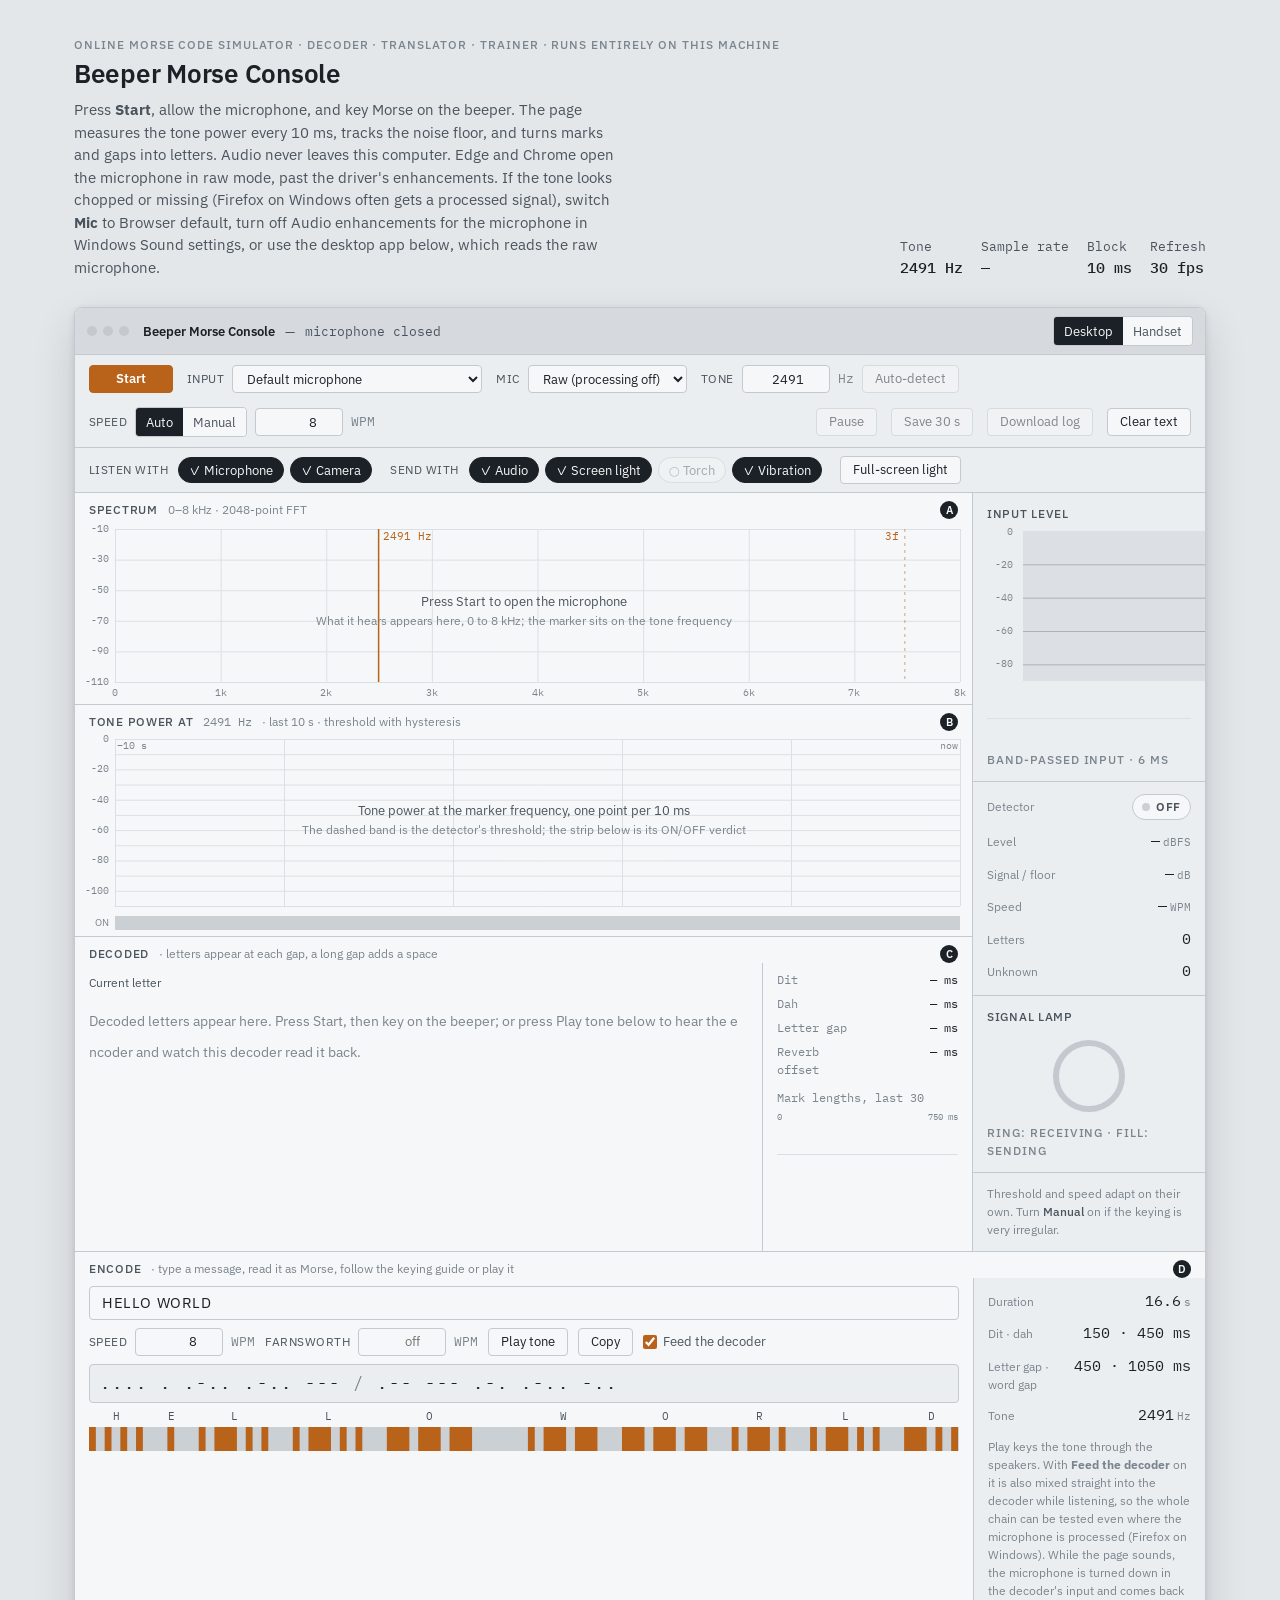
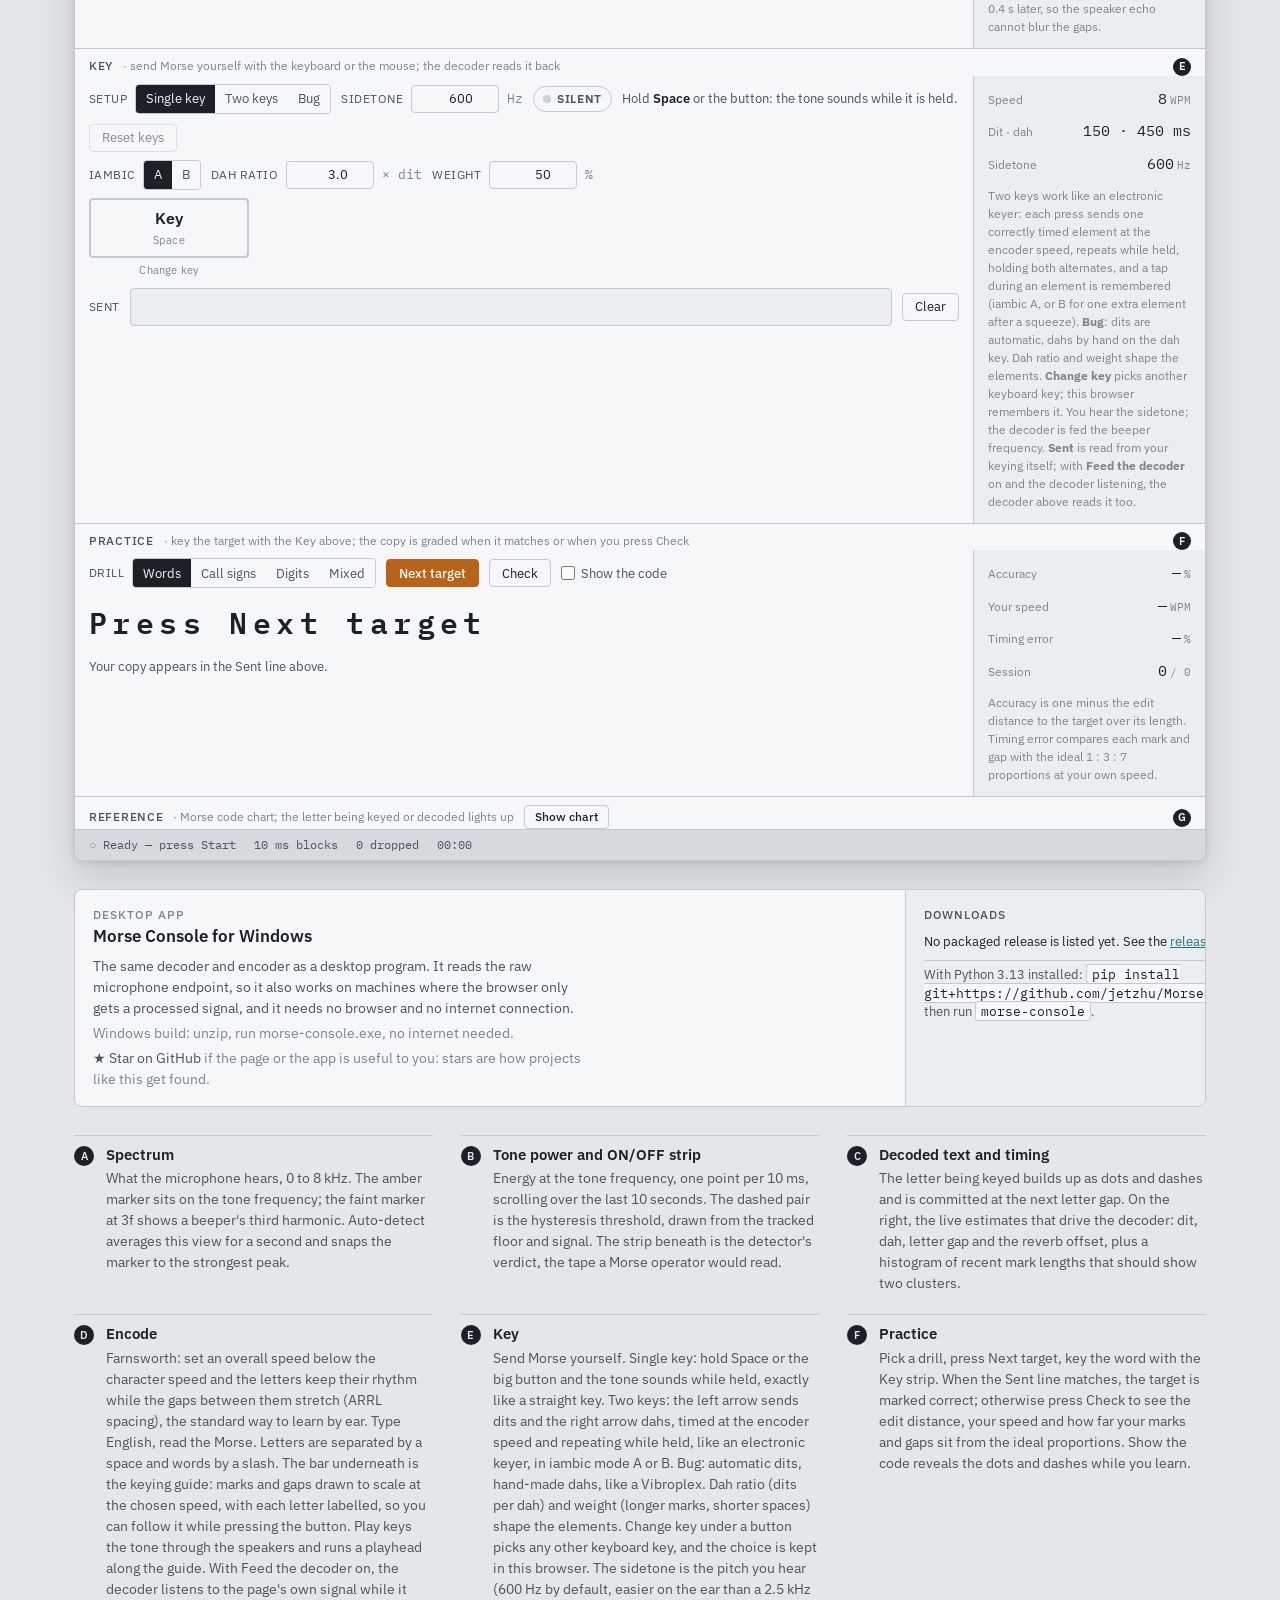
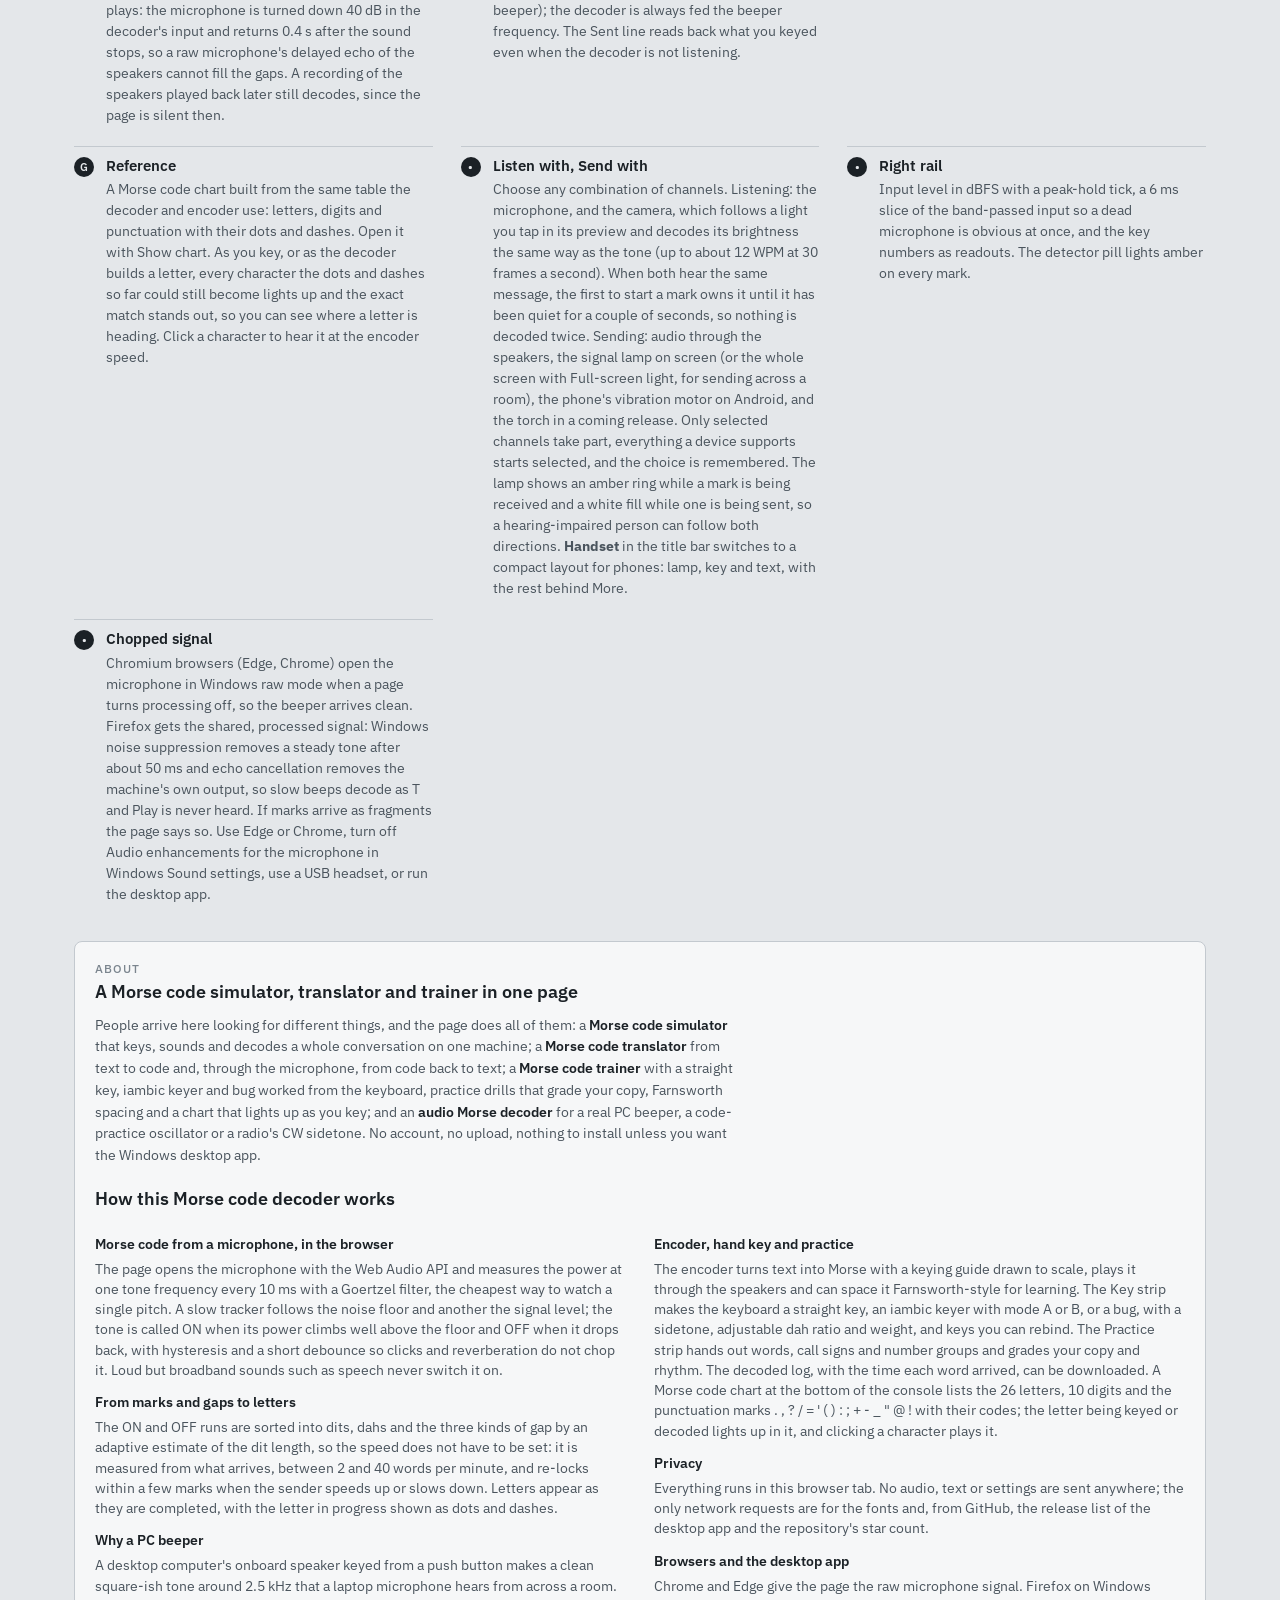
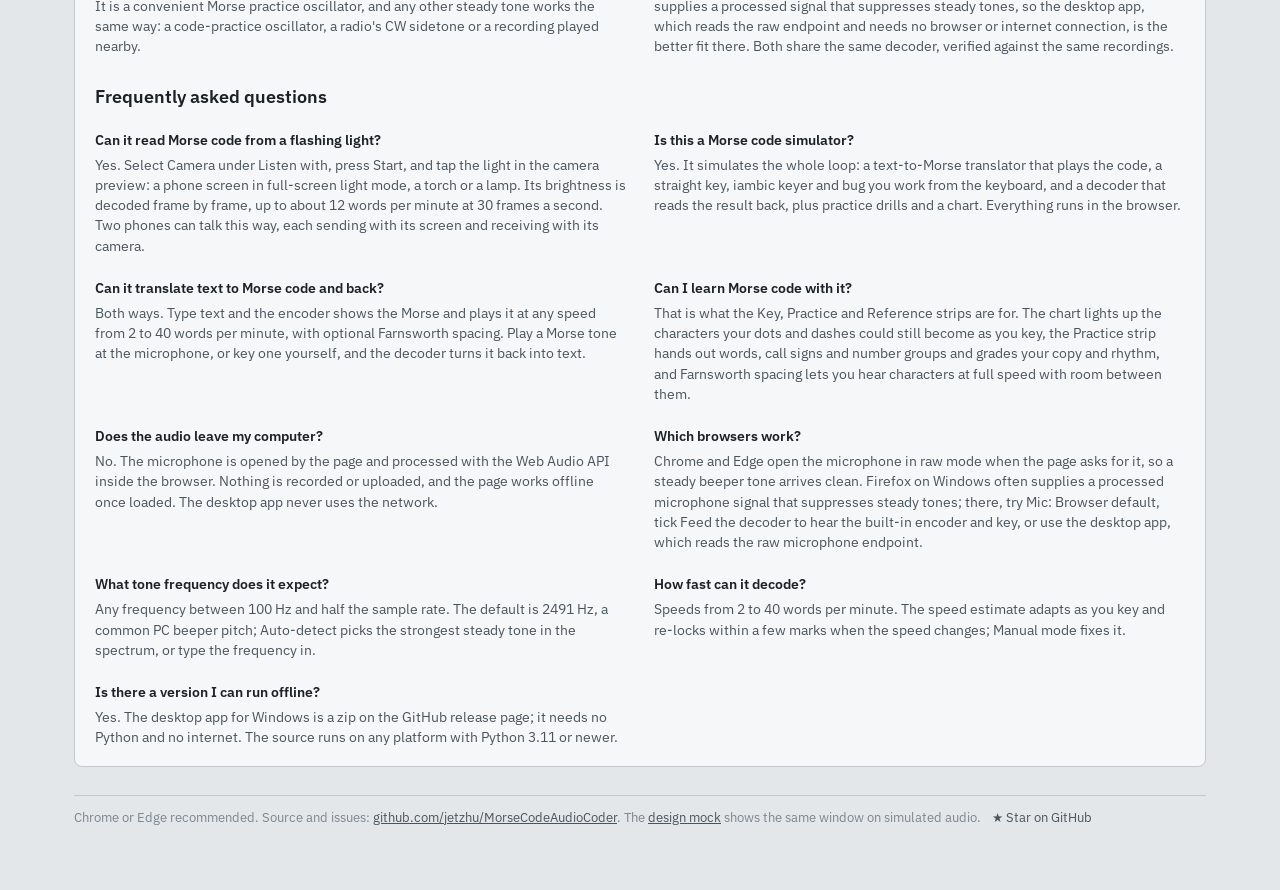
==== commit 005182d6: "Light, step 2: the camera as a listen source Camera joins Listen with on the page. Tap the light in " ====
--- a/web/index.html
+++ b/web/index.html
@@ -95,6 +95,14 @@
   "mainEntity": [
     {
       "@type": "Question",
+      "name": "Can it read Morse code from a flashing light?",
+      "acceptedAnswer": {
+        "@type": "Answer",
+        "text": "Yes. Select Camera under Listen with, press Start, and tap the light in the camera preview: a phone screen in full-screen light mode, a torch or a lamp. Its brightness is decoded frame by frame, up to about 12 words per minute at 30 frames a second. Two phones can talk this way, each sending with its screen and receiving with its camera."
+      }
+    },
+    {
+      "@type": "Question",
       "name": "Is this a Morse code simulator?",
       "acceptedAnswer": {
         "@type": "Answer",
@@ -237,7 +245,7 @@
     <div class="chipbar" id="channelBar" aria-label="Channels">
       <div class="chipgroup" role="group" aria-label="Listen with"><span class="chiplabel">Listen with</span>
         <button class="chip" id="chipMic" type="button" aria-pressed="true" title="Decode what the microphone hears">Microphone</button>
-        <button class="chip" id="chipCamera" type="button" aria-pressed="false" disabled title="Decode a flashing light through the camera: next release">Camera</button>
+        <button class="chip" id="chipCamera" type="button" aria-pressed="true" title="Decode a flashing light through the camera (the rear one on phones)">Camera</button>
       </div>
       <div class="chipgroup" role="group" aria-label="Send with"><span class="chiplabel">Send with</span>
         <button class="chip" id="chipAudio" type="button" aria-pressed="true" title="Play and the key sound through the speakers">Audio</button>
@@ -336,6 +344,24 @@
         </div>
       </aside>
     </div>
+
+    <section class="encode camstrip" id="camStrip" aria-label="Camera" hidden>
+      <header>Camera <span>· tap the light to follow; its brightness is decoded like the tone</span><span class="tag">H</span></header>
+      <div class="enc-body">
+        <div class="enc-left camleft">
+          <div class="camview" id="camView" title="Tap the light to follow"><video id="camVideo" playsinline muted></video><div class="camspot" id="camSpot"></div></div>
+          <div class="camtrace"><canvas id="camCanvas"></canvas></div>
+        </div>
+        <div class="enc-right readouts">
+          <div class="ro"><span class="k">Light</span><span id="camPill" class="pill"><i></i>OFF</span></div>
+          <div class="ro"><span class="k">Brightness</span><span class="v mono" id="camLevel">—</span></div>
+          <div class="ro"><span class="k">Dark · bright</span><span class="v mono" id="camRange">—</span></div>
+          <div class="ro"><span class="k">Frame rate</span><span class="v mono" id="camFps">—<small>fps</small></span></div>
+          <div class="ro"><span class="k">Top speed</span><span class="v mono" id="camMax">—<small>WPM</small></span></div>
+          <div class="tip">A camera sees about 30 frames a second, so a dit needs to last a few frames: about 12 WPM at most, 8 WPM is comfortable. Hold the phone steady, tap the other screen's lamp, and keep the light source out of direct sun.</div>
+        </div>
+      </div>
+    </section>
 
     <section class="encode" aria-label="Encode a message">
       <header>Encode <span>· type a message, read it as Morse, follow the keying guide or play it</span><span class="tag">D</span></header>
@@ -538,7 +564,7 @@
     <div class="note"><span class="tag">E</span><div><h3>Key</h3><p>Send Morse yourself. Single key: hold Space or the big button and the tone sounds while held, exactly like a straight key. Two keys: the left arrow sends dits and the right arrow dahs, timed at the encoder speed and repeating while held, like an electronic keyer, in iambic mode A or B. Bug: automatic dits, hand-made dahs, like a Vibroplex. Dah ratio (dits per dah) and weight (longer marks, shorter spaces) shape the elements. Change key under a button picks any other keyboard key, and the choice is kept in this browser. The sidetone is the pitch you hear (600 Hz by default, easier on the ear than a 2.5 kHz beeper); the decoder is always fed the beeper frequency. The Sent line reads back what you keyed even when the decoder is not listening.</p></div></div>
     <div class="note"><span class="tag">F</span><div><h3>Practice</h3><p>Pick a drill, press Next target, key the word with the Key strip. When the Sent line matches, the target is marked correct; otherwise press Check to see the edit distance, your speed and how far your marks and gaps sit from the ideal proportions. Show the code reveals the dots and dashes while you learn.</p></div></div>
     <div class="note"><span class="tag">G</span><div><h3>Reference</h3><p>A Morse code chart built from the same table the decoder and encoder use: letters, digits and punctuation with their dots and dashes. Open it with Show chart. As you key, or as the decoder builds a letter, every character the dots and dashes so far could still become lights up and the exact match stands out, so you can see where a letter is heading. Click a character to hear it at the encoder speed.</p></div></div>
-    <div class="note"><span class="tag">•</span><div><h3>Listen with, Send with</h3><p>Choose any combination of channels. Listening: the microphone now, the camera in a coming release. Sending: audio through the speakers, the signal lamp on screen (or the whole screen with Full-screen light, for sending across a room), the phone's vibration motor on Android, and the torch in a coming release. Only selected channels take part, everything a device supports starts selected, and the choice is remembered. The lamp shows an amber ring while a mark is being received and a white fill while one is being sent, so a hearing-impaired person can follow both directions. <b>Handset</b> in the title bar switches to a compact layout for phones: lamp, key and text, with the rest behind More.</p></div></div>
+    <div class="note"><span class="tag">•</span><div><h3>Listen with, Send with</h3><p>Choose any combination of channels. Listening: the microphone, and the camera, which follows a light you tap in its preview and decodes its brightness the same way as the tone (up to about 12 WPM at 30 frames a second). When both hear the same message, the first to start a mark owns it until it has been quiet for a couple of seconds, so nothing is decoded twice. Sending: audio through the speakers, the signal lamp on screen (or the whole screen with Full-screen light, for sending across a room), the phone's vibration motor on Android, and the torch in a coming release. Only selected channels take part, everything a device supports starts selected, and the choice is remembered. The lamp shows an amber ring while a mark is being received and a white fill while one is being sent, so a hearing-impaired person can follow both directions. <b>Handset</b> in the title bar switches to a compact layout for phones: lamp, key and text, with the rest behind More.</p></div></div>
     <div class="note"><span class="tag">•</span><div><h3>Right rail</h3><p>Input level in dBFS with a peak-hold tick, a 6 ms slice of the band-passed input so a dead microphone is obvious at once, and the key numbers as readouts. The detector pill lights amber on every mark.</p></div></div>
     <div class="note"><span class="tag">•</span><div><h3>Chopped signal</h3><p>Chromium browsers (Edge, Chrome) open the microphone in Windows raw mode when a page turns processing off, so the beeper arrives clean. Firefox gets the shared, processed signal: Windows noise suppression removes a steady tone after about 50 ms and echo cancellation removes the machine's own output, so slow beeps decode as T and Play is never heard. If marks arrive as fragments the page says so. Use Edge or Chrome, turn off Audio enhancements for the microphone in Windows Sound settings, use a USB headset, or run the desktop app.</p></div></div>
   </div>
@@ -593,6 +619,7 @@
     </div>
     <h2 id="faqTitle">Frequently asked questions</h2>
     <div class="faq">
+      <div class="qa"><h3>Can it read Morse code from a flashing light?</h3><p>Yes. Select Camera under Listen with, press Start, and tap the light in the camera preview: a phone screen in full-screen light mode, a torch or a lamp. Its brightness is decoded frame by frame, up to about 12 words per minute at 30 frames a second. Two phones can talk this way, each sending with its screen and receiving with its camera.</p></div>
       <div class="qa"><h3>Is this a Morse code simulator?</h3><p>Yes. It simulates the whole loop: a text-to-Morse translator that plays the code, a straight key, iambic keyer and bug you work from the keyboard, and a decoder that reads the result back, plus practice drills and a chart. Everything runs in the browser.</p></div>
       <div class="qa"><h3>Can it translate text to Morse code and back?</h3><p>Both ways. Type text and the encoder shows the Morse and plays it at any speed from 2 to 40 words per minute, with optional Farnsworth spacing. Play a Morse tone at the microphone, or key one yourself, and the decoder turns it back into text.</p></div>
       <div class="qa"><h3>Can I learn Morse code with it?</h3><p>That is what the Key, Practice and Reference strips are for. The chart lights up the characters your dots and dashes could still become as you key, the Practice strip hands out words, call signs and number groups and grades your copy and rhythm, and Farnsworth spacing lets you hear characters at full speed with room between them.</p></div>
--- a/web/css/app.css
+++ b/web/css/app.css
@@ -159,6 +159,19 @@
 .modalbox h3 { margin: 0 0 8px; font-size: 16px; }
 .modalbox p { margin: 0 0 14px; color: var(--ink-2); font-size: 14px; line-height: 1.5; }
 .modalrow { display: flex; gap: 10px; justify-content: flex-end; }
+
+/* ---------- camera ---------- */
+.camleft { grid-template-columns: 240px minmax(0, 1fr); align-items: stretch; }
+.camview { position: relative; width: 240px; aspect-ratio: 4 / 3; background: #000; border-radius: 4px; overflow: hidden; cursor: crosshair; touch-action: manipulation; }
+.camview video { position: absolute; inset: 0; width: 100%; height: 100%; object-fit: fill; }
+.camspot { position: absolute; left: 50%; top: 50%; width: 10%; aspect-ratio: 1; transform: translate(-50%, -50%); border: 2px solid var(--on); border-radius: 50%; box-shadow: 0 0 0 2px rgba(0, 0, 0, 0.5); pointer-events: none; }
+.camspot.on { background: rgba(255, 255, 255, 0.35); }
+.camtrace { position: relative; min-height: 120px; }
+.camtrace canvas { position: absolute; inset: 0; width: 100%; height: 100%; }
+@media (max-width: 900px) {
+  .camleft { grid-template-columns: 1fr; }
+  .camview { width: 100%; }
+}
 
 /* ---------- handset layout ---------- */
 body.view-handset .page { padding: 6px 6px 24px; gap: 10px; max-width: none; }
@@ -195,6 +208,9 @@
 body.view-handset button.ctl.key.big { min-width: 0; width: 100%; height: 96px; font-size: 20px; }
 body.view-handset:not(.more-open) .practice, body.view-handset:not(.more-open) .reference { display: none; }
 body.view-handset .statusbar { font-size: 11px; gap: 10px; }
+body.view-handset .camleft { grid-template-columns: 1fr; }
+body.view-handset .camview { width: 100%; }
+body.view-handset .camtrace { min-height: 70px; }
 .toolbar {
   display: flex; align-items: center; gap: 14px; flex-wrap: wrap;
   padding: 10px 14px; border-bottom: 1px solid var(--line); background: var(--panel-2);
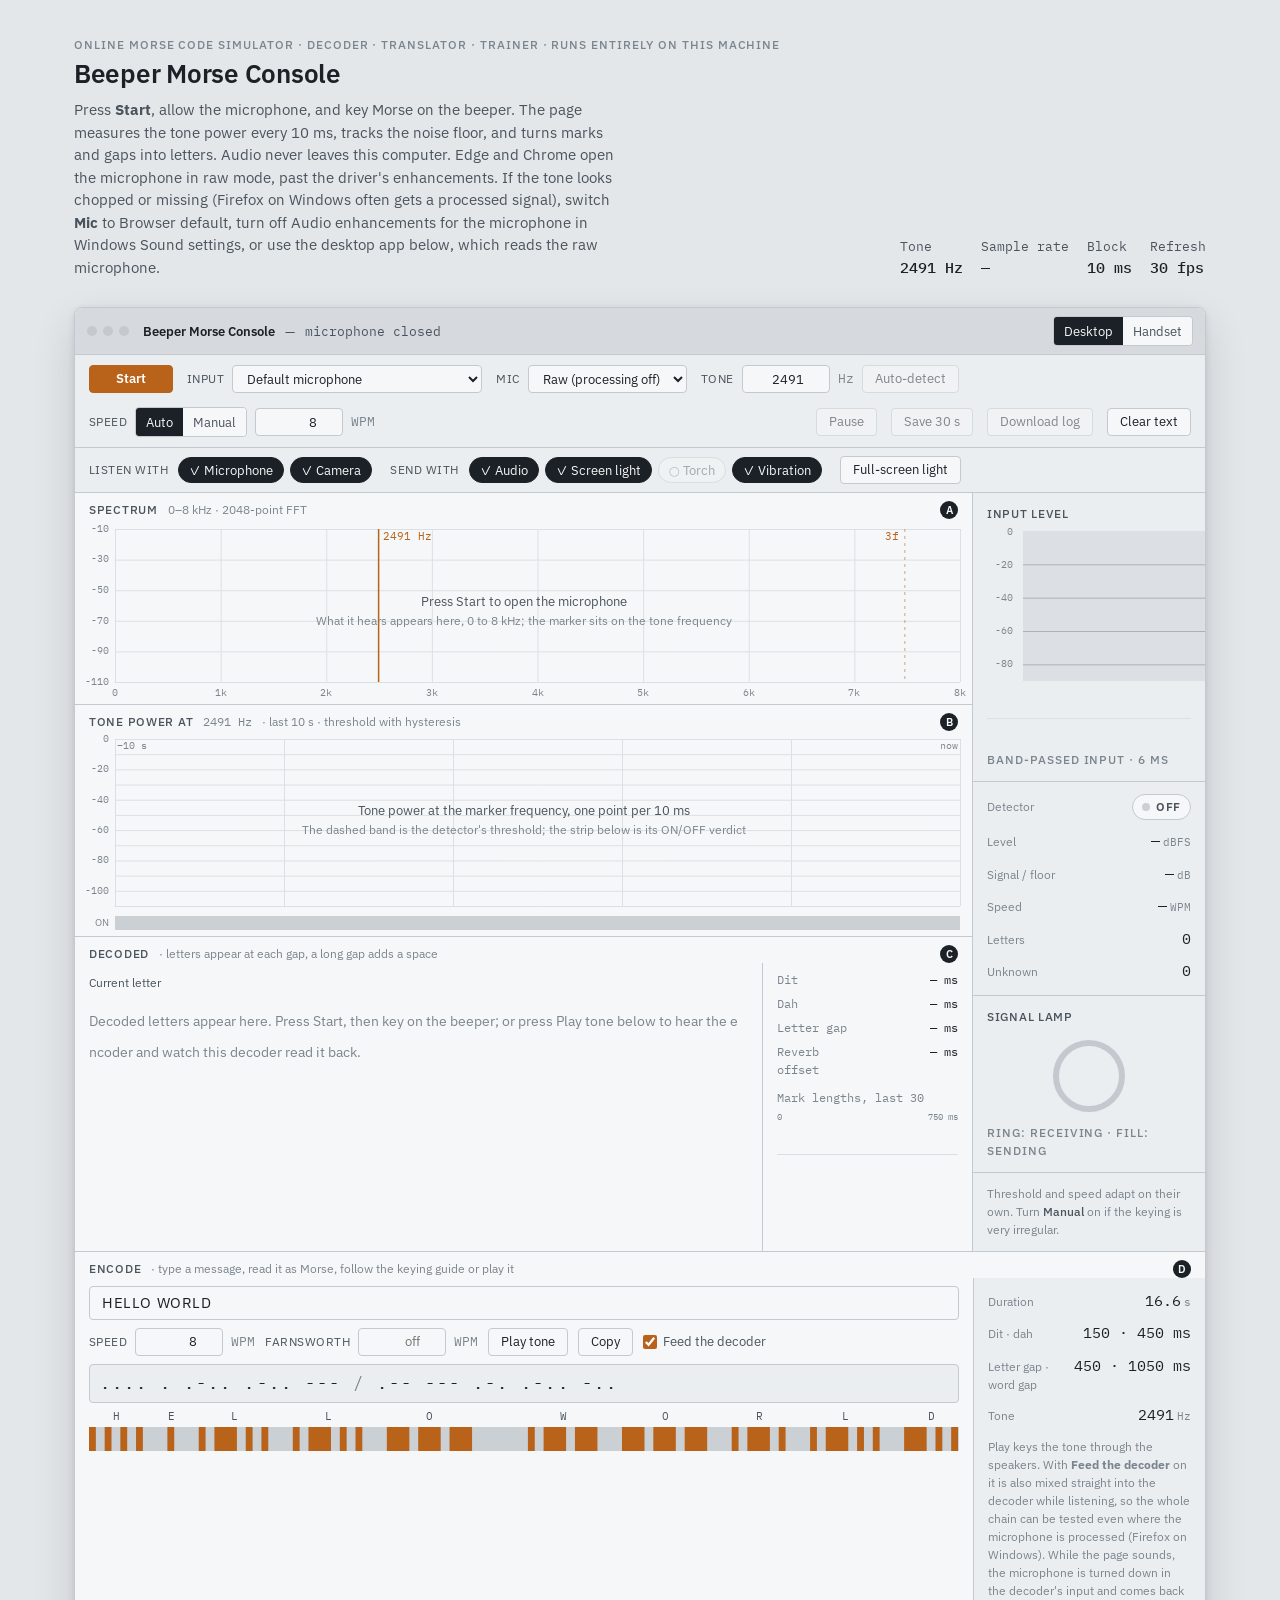
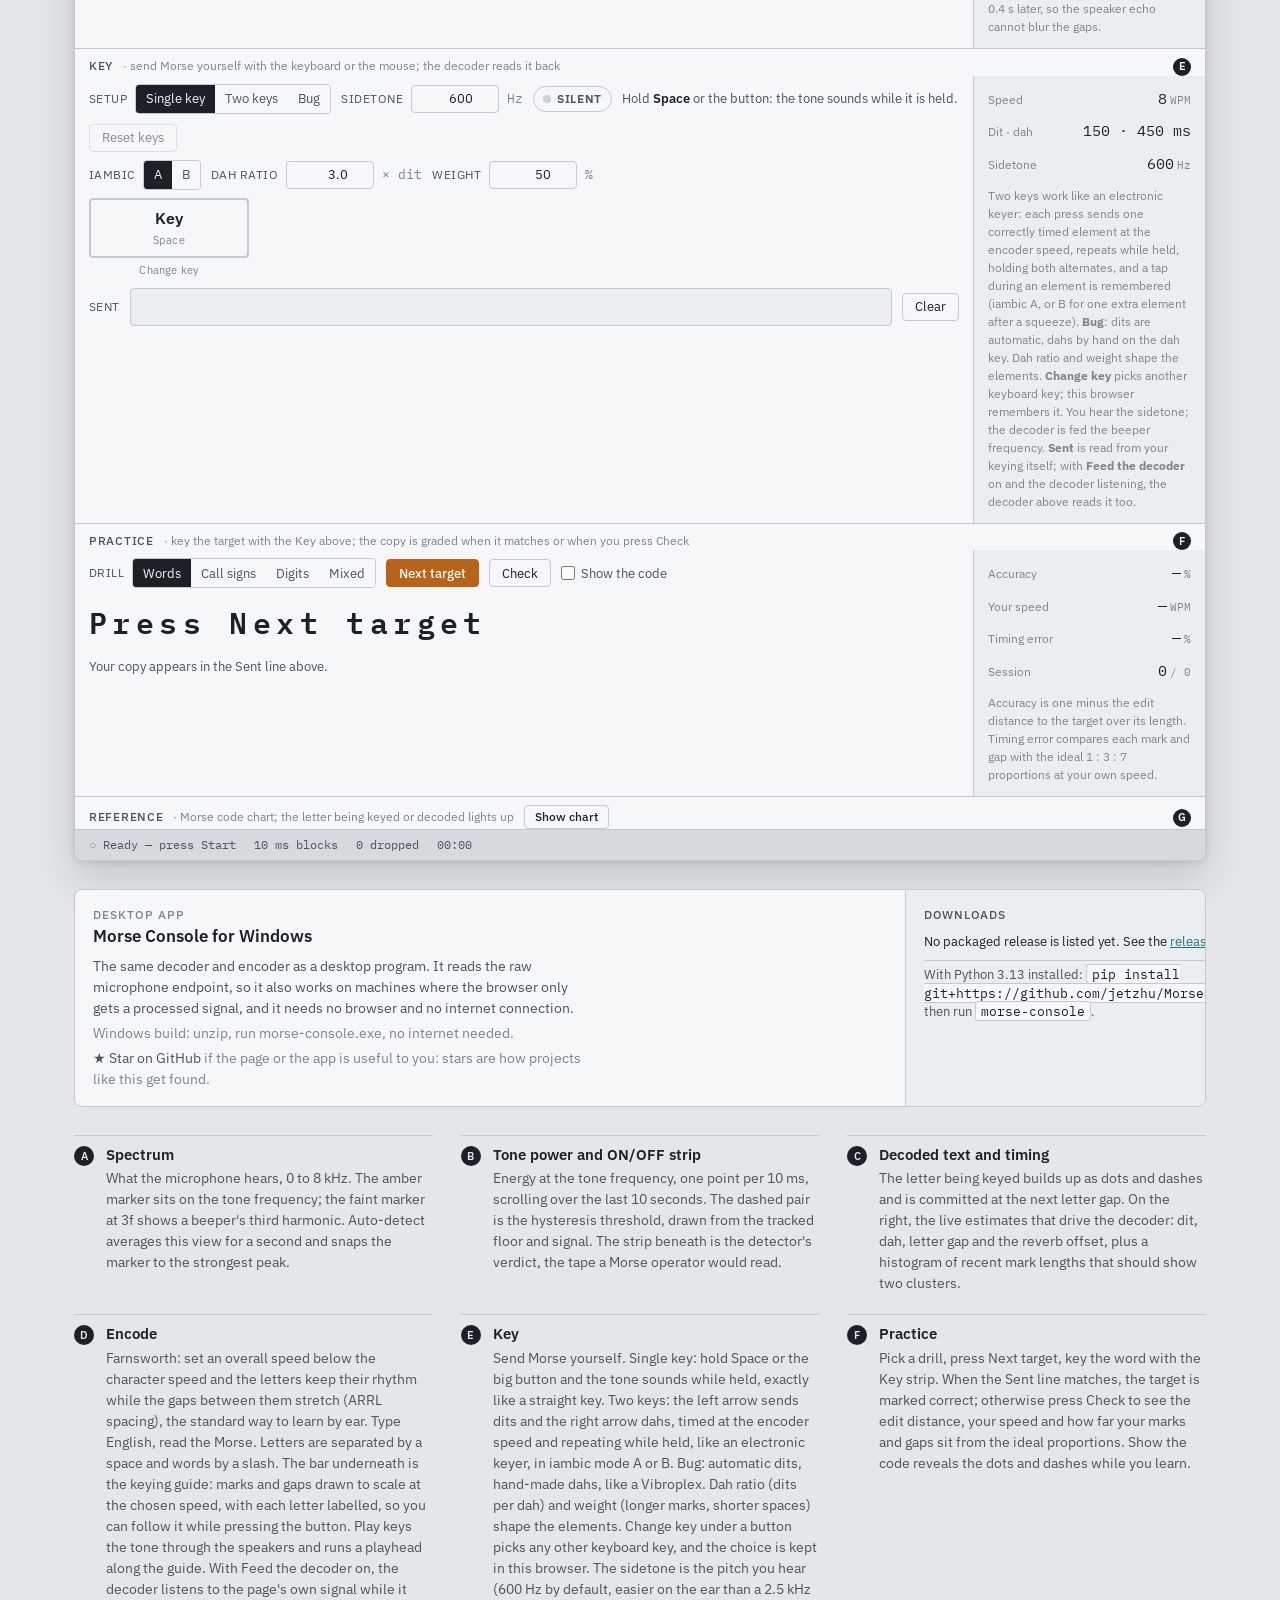
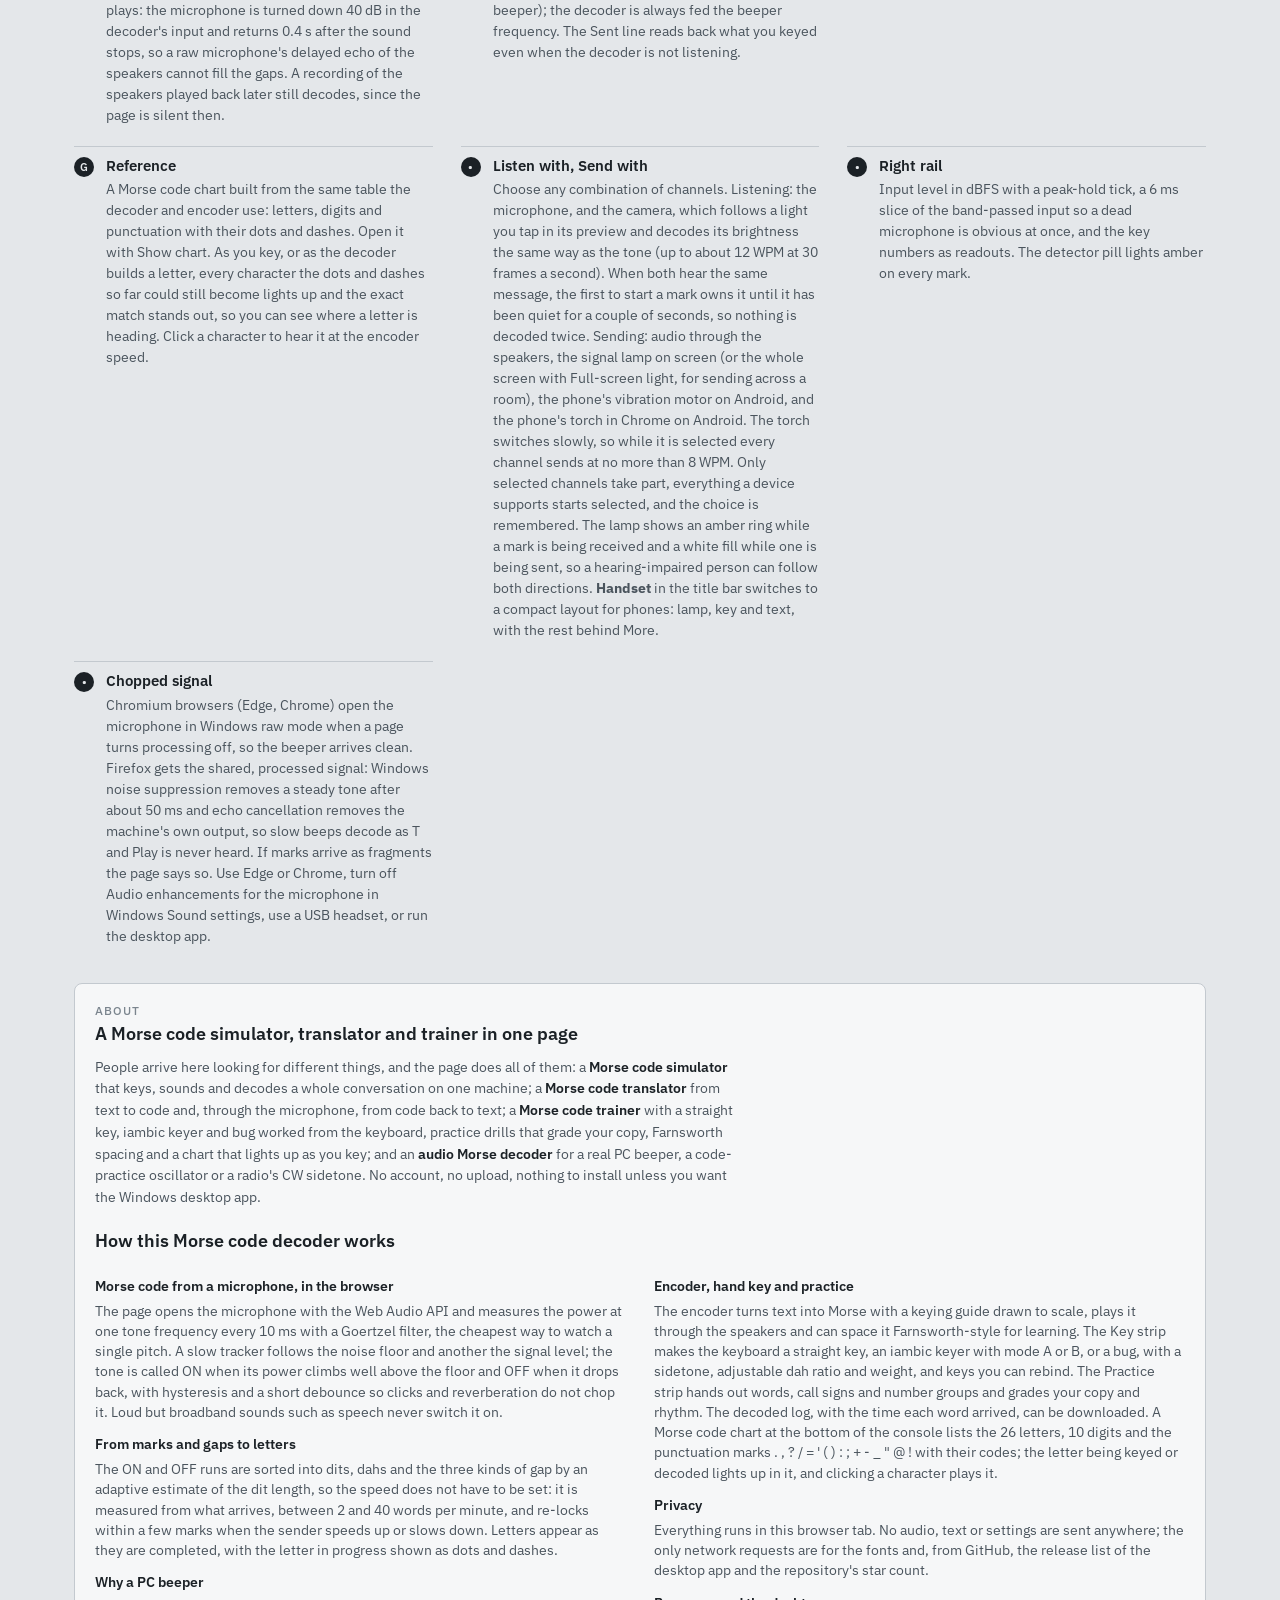
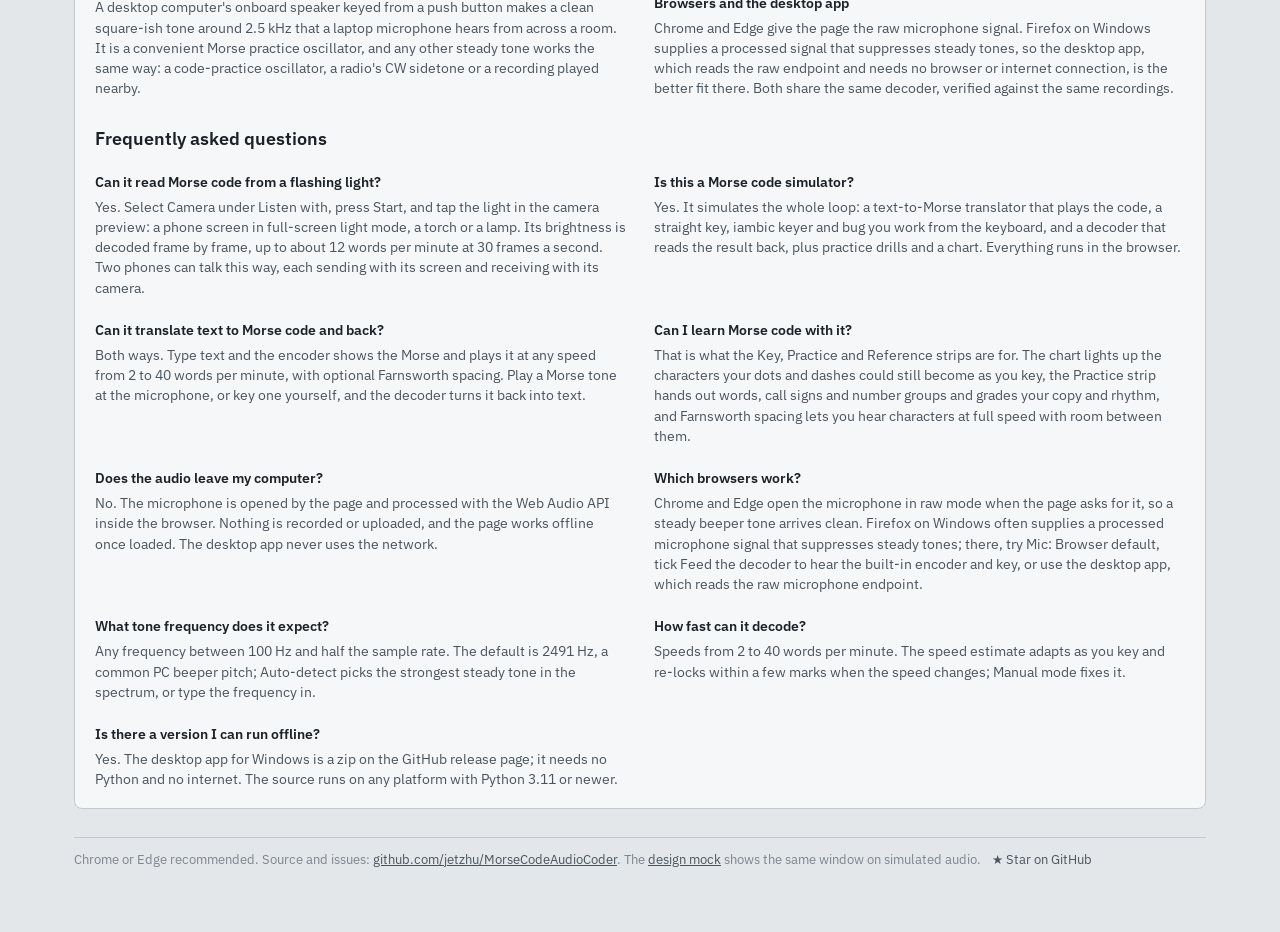
==== commit f4618a3e: "Light, step 3: the phone's torch as a send channel Torch joins Send with on phones. web/js/torch.js " ====
--- a/web/index.html
+++ b/web/index.html
@@ -250,7 +250,7 @@
       <div class="chipgroup" role="group" aria-label="Send with"><span class="chiplabel">Send with</span>
         <button class="chip" id="chipAudio" type="button" aria-pressed="true" title="Play and the key sound through the speakers">Audio</button>
         <button class="chip" id="chipLight" type="button" aria-pressed="true" title="Play and the key flash the signal lamp (or the whole screen)">Screen light</button>
-        <button class="chip" id="chipTorch" type="button" aria-pressed="false" disabled title="Flash the phone's torch: next release (Android Chrome)">Torch</button>
+        <button class="chip" id="chipTorch" type="button" aria-pressed="true" title="Flash the phone's torch (Chrome on Android); sending is slowed to 8 WPM while it is on">Torch</button>
         <button class="chip" id="chipVibrate" type="button" aria-pressed="true" title="Play and the key vibrate the phone (Android)">Vibration</button>
       </div>
       <button class="ctl" id="lightFullBtn" type="button" title="Turn the whole screen into the signal lamp; tap to leave">Full-screen light</button>
@@ -564,7 +564,7 @@
     <div class="note"><span class="tag">E</span><div><h3>Key</h3><p>Send Morse yourself. Single key: hold Space or the big button and the tone sounds while held, exactly like a straight key. Two keys: the left arrow sends dits and the right arrow dahs, timed at the encoder speed and repeating while held, like an electronic keyer, in iambic mode A or B. Bug: automatic dits, hand-made dahs, like a Vibroplex. Dah ratio (dits per dah) and weight (longer marks, shorter spaces) shape the elements. Change key under a button picks any other keyboard key, and the choice is kept in this browser. The sidetone is the pitch you hear (600 Hz by default, easier on the ear than a 2.5 kHz beeper); the decoder is always fed the beeper frequency. The Sent line reads back what you keyed even when the decoder is not listening.</p></div></div>
     <div class="note"><span class="tag">F</span><div><h3>Practice</h3><p>Pick a drill, press Next target, key the word with the Key strip. When the Sent line matches, the target is marked correct; otherwise press Check to see the edit distance, your speed and how far your marks and gaps sit from the ideal proportions. Show the code reveals the dots and dashes while you learn.</p></div></div>
     <div class="note"><span class="tag">G</span><div><h3>Reference</h3><p>A Morse code chart built from the same table the decoder and encoder use: letters, digits and punctuation with their dots and dashes. Open it with Show chart. As you key, or as the decoder builds a letter, every character the dots and dashes so far could still become lights up and the exact match stands out, so you can see where a letter is heading. Click a character to hear it at the encoder speed.</p></div></div>
-    <div class="note"><span class="tag">•</span><div><h3>Listen with, Send with</h3><p>Choose any combination of channels. Listening: the microphone, and the camera, which follows a light you tap in its preview and decodes its brightness the same way as the tone (up to about 12 WPM at 30 frames a second). When both hear the same message, the first to start a mark owns it until it has been quiet for a couple of seconds, so nothing is decoded twice. Sending: audio through the speakers, the signal lamp on screen (or the whole screen with Full-screen light, for sending across a room), the phone's vibration motor on Android, and the torch in a coming release. Only selected channels take part, everything a device supports starts selected, and the choice is remembered. The lamp shows an amber ring while a mark is being received and a white fill while one is being sent, so a hearing-impaired person can follow both directions. <b>Handset</b> in the title bar switches to a compact layout for phones: lamp, key and text, with the rest behind More.</p></div></div>
+    <div class="note"><span class="tag">•</span><div><h3>Listen with, Send with</h3><p>Choose any combination of channels. Listening: the microphone, and the camera, which follows a light you tap in its preview and decodes its brightness the same way as the tone (up to about 12 WPM at 30 frames a second). When both hear the same message, the first to start a mark owns it until it has been quiet for a couple of seconds, so nothing is decoded twice. Sending: audio through the speakers, the signal lamp on screen (or the whole screen with Full-screen light, for sending across a room), the phone's vibration motor on Android, and the phone's torch in Chrome on Android. The torch switches slowly, so while it is selected every channel sends at no more than 8 WPM. Only selected channels take part, everything a device supports starts selected, and the choice is remembered. The lamp shows an amber ring while a mark is being received and a white fill while one is being sent, so a hearing-impaired person can follow both directions. <b>Handset</b> in the title bar switches to a compact layout for phones: lamp, key and text, with the rest behind More.</p></div></div>
     <div class="note"><span class="tag">•</span><div><h3>Right rail</h3><p>Input level in dBFS with a peak-hold tick, a 6 ms slice of the band-passed input so a dead microphone is obvious at once, and the key numbers as readouts. The detector pill lights amber on every mark.</p></div></div>
     <div class="note"><span class="tag">•</span><div><h3>Chopped signal</h3><p>Chromium browsers (Edge, Chrome) open the microphone in Windows raw mode when a page turns processing off, so the beeper arrives clean. Firefox gets the shared, processed signal: Windows noise suppression removes a steady tone after about 50 ms and echo cancellation removes the machine's own output, so slow beeps decode as T and Play is never heard. If marks arrive as fragments the page says so. Use Edge or Chrome, turn off Audio enhancements for the microphone in Windows Sound settings, use a USB headset, or run the desktop app.</p></div></div>
   </div>
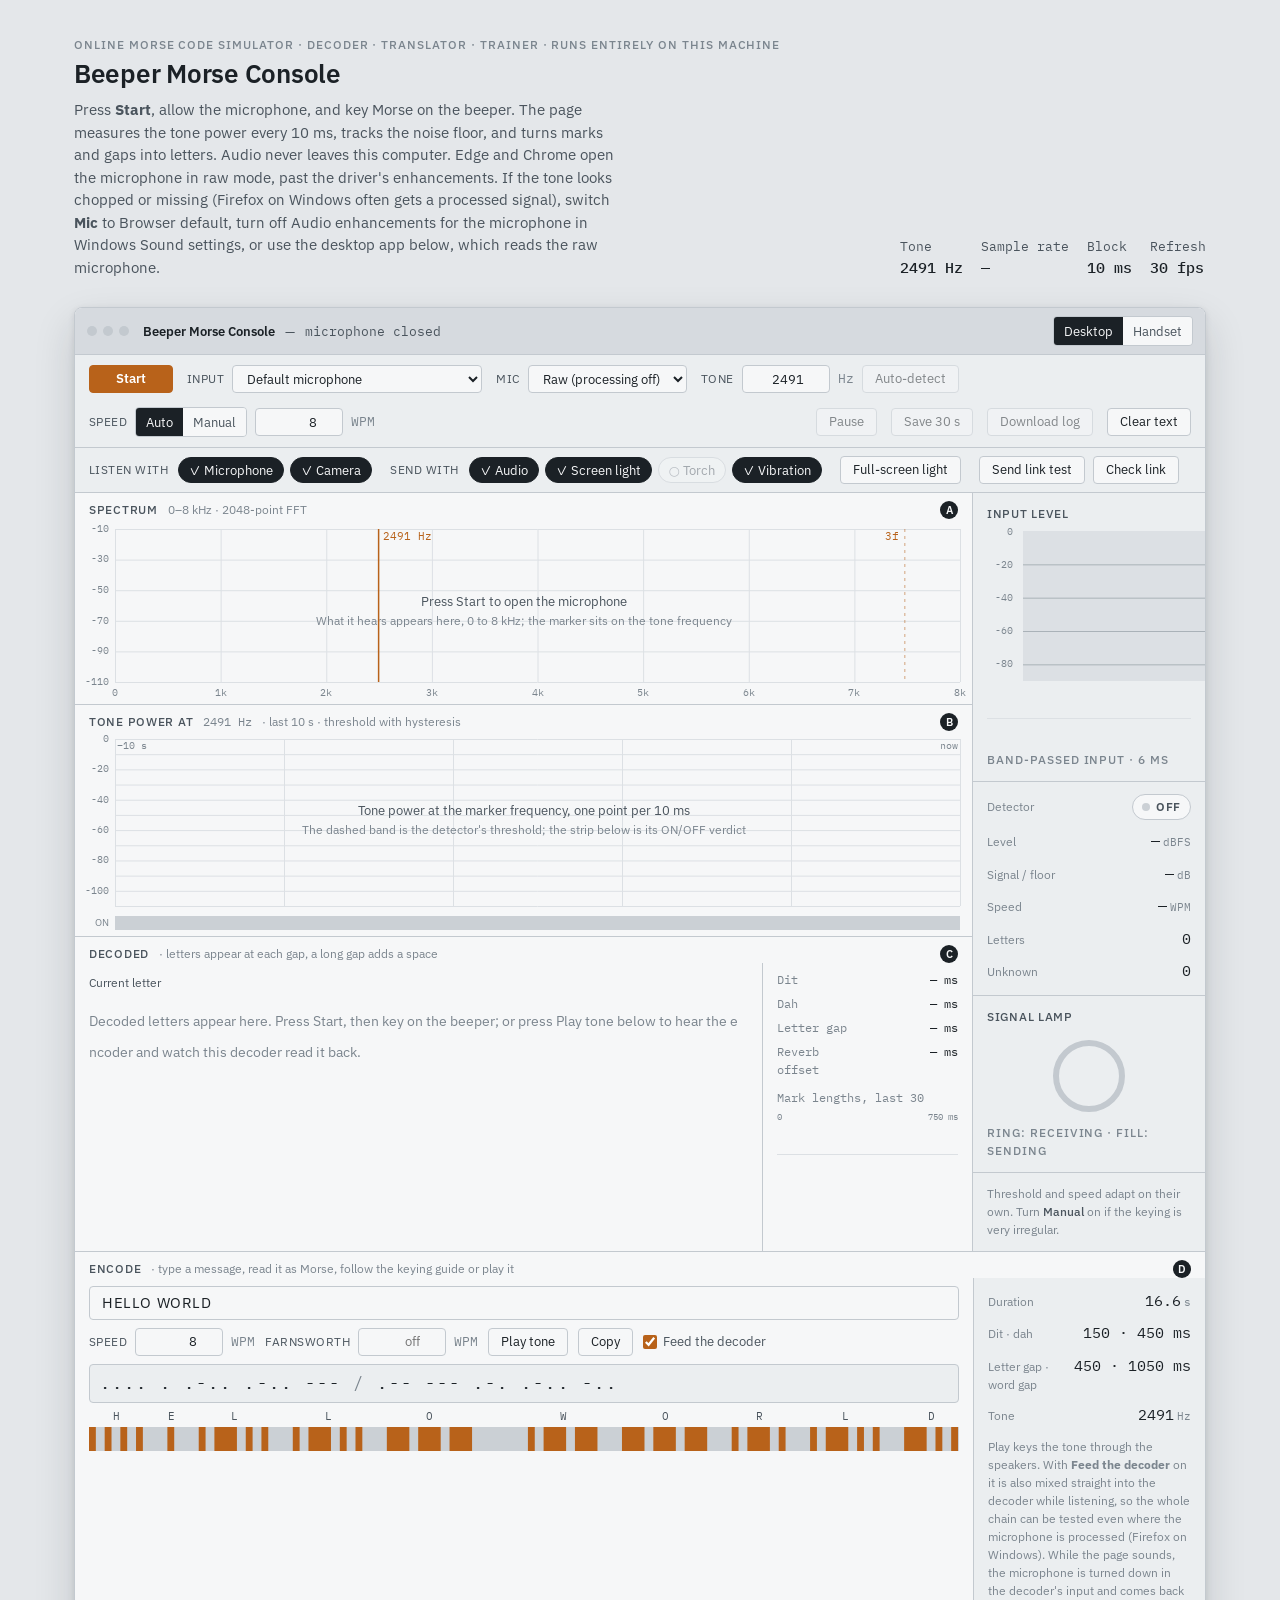
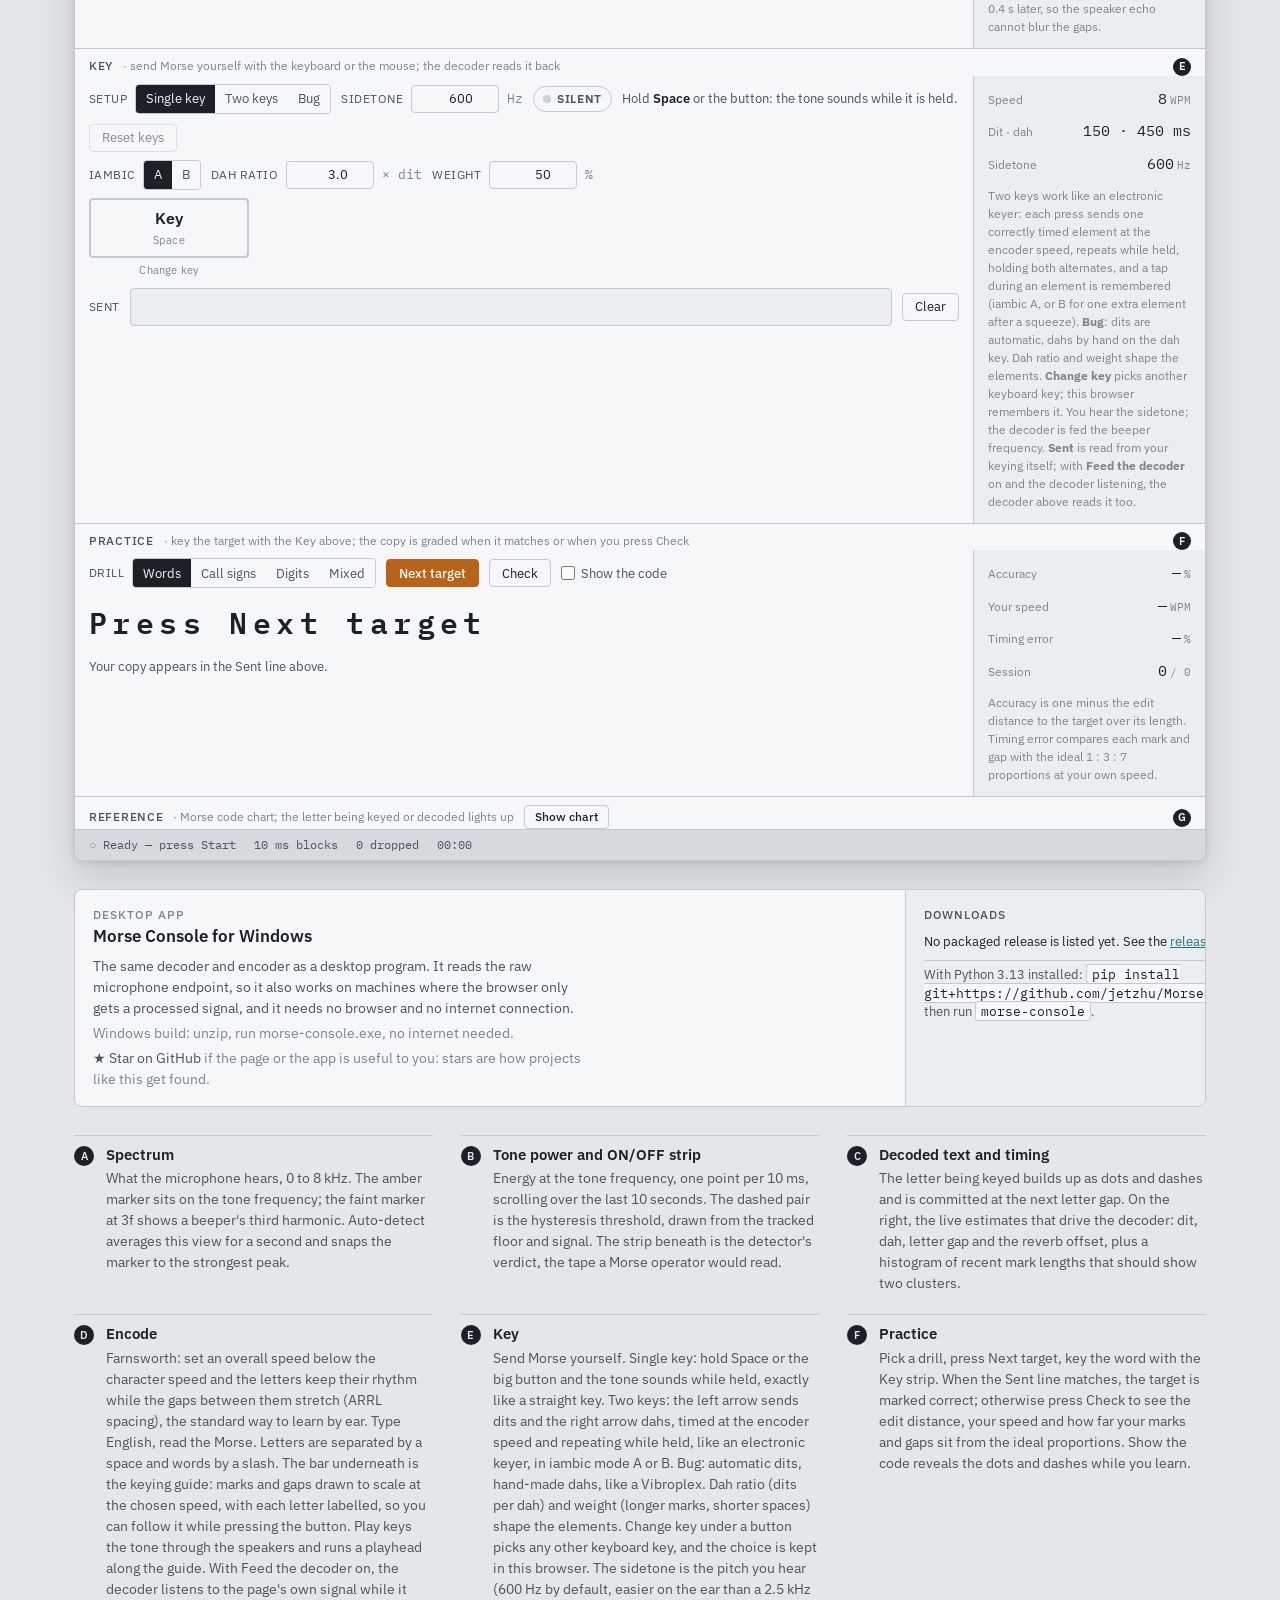
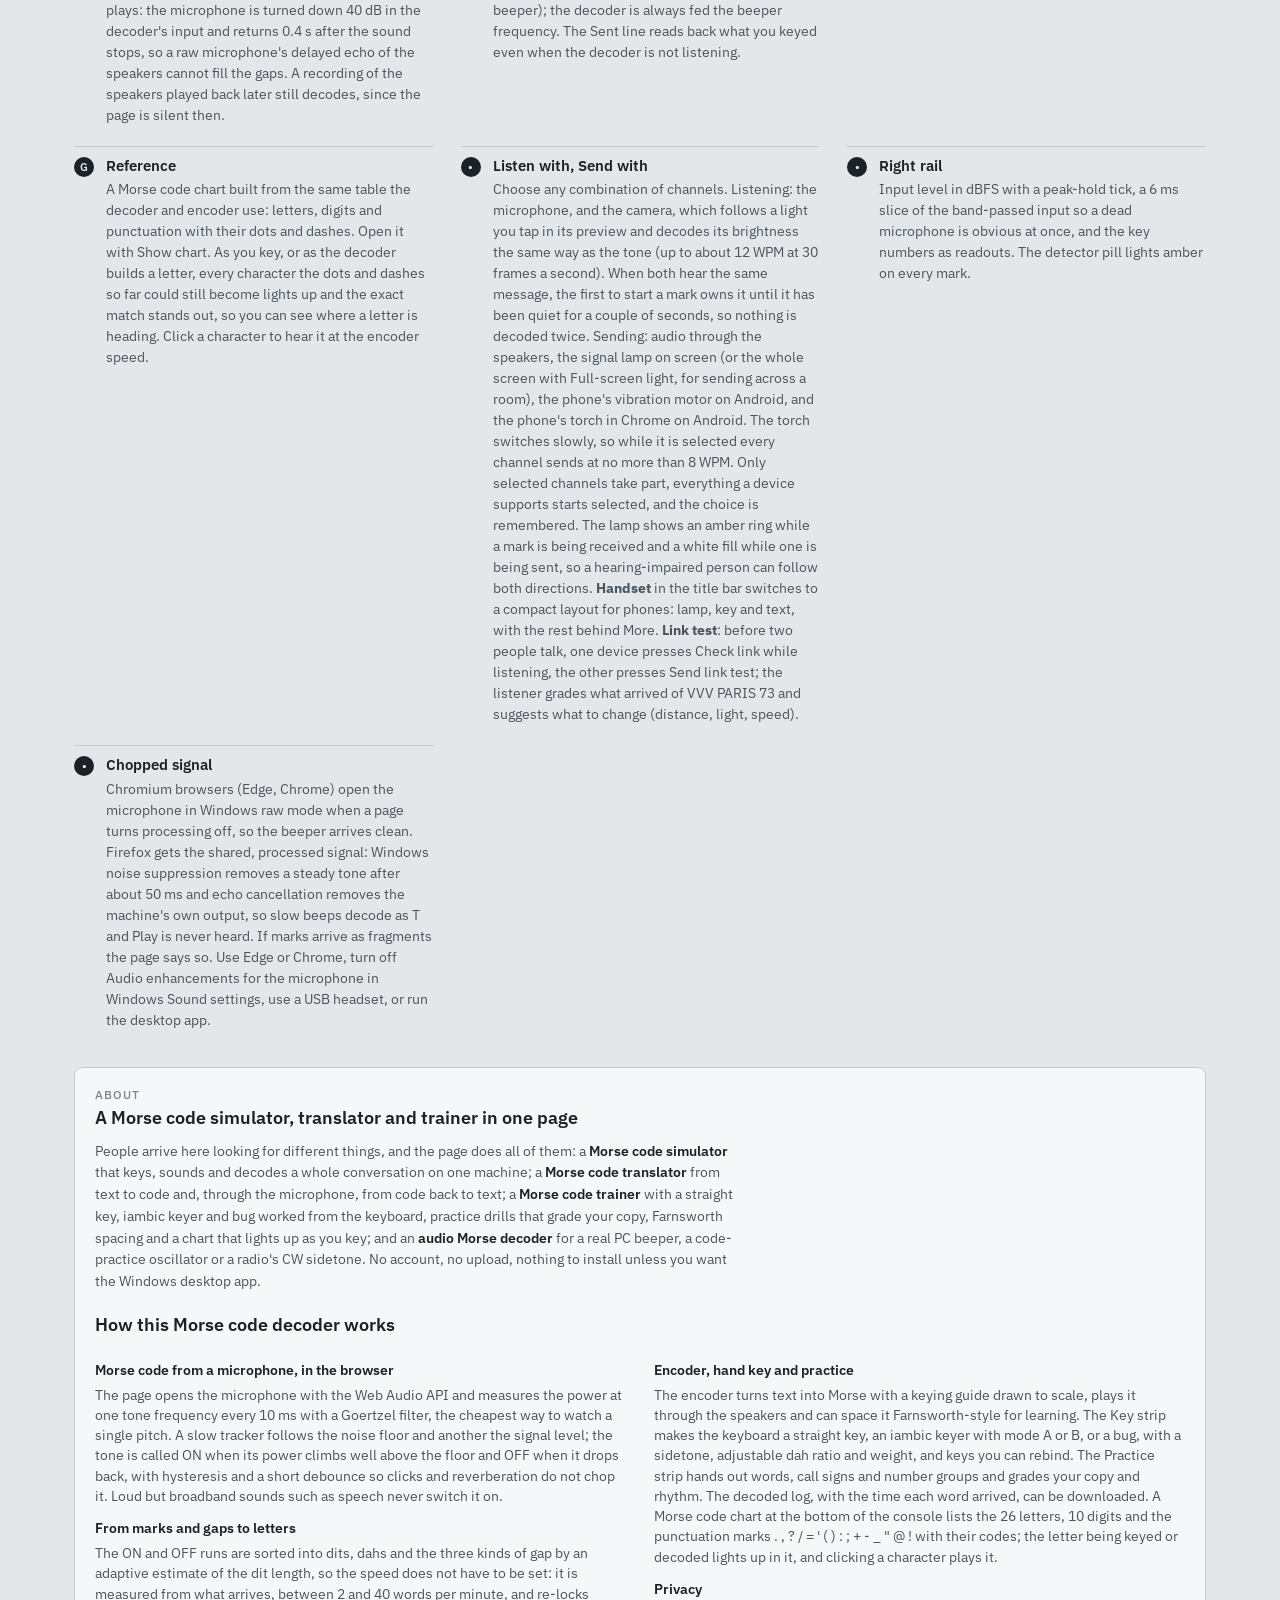
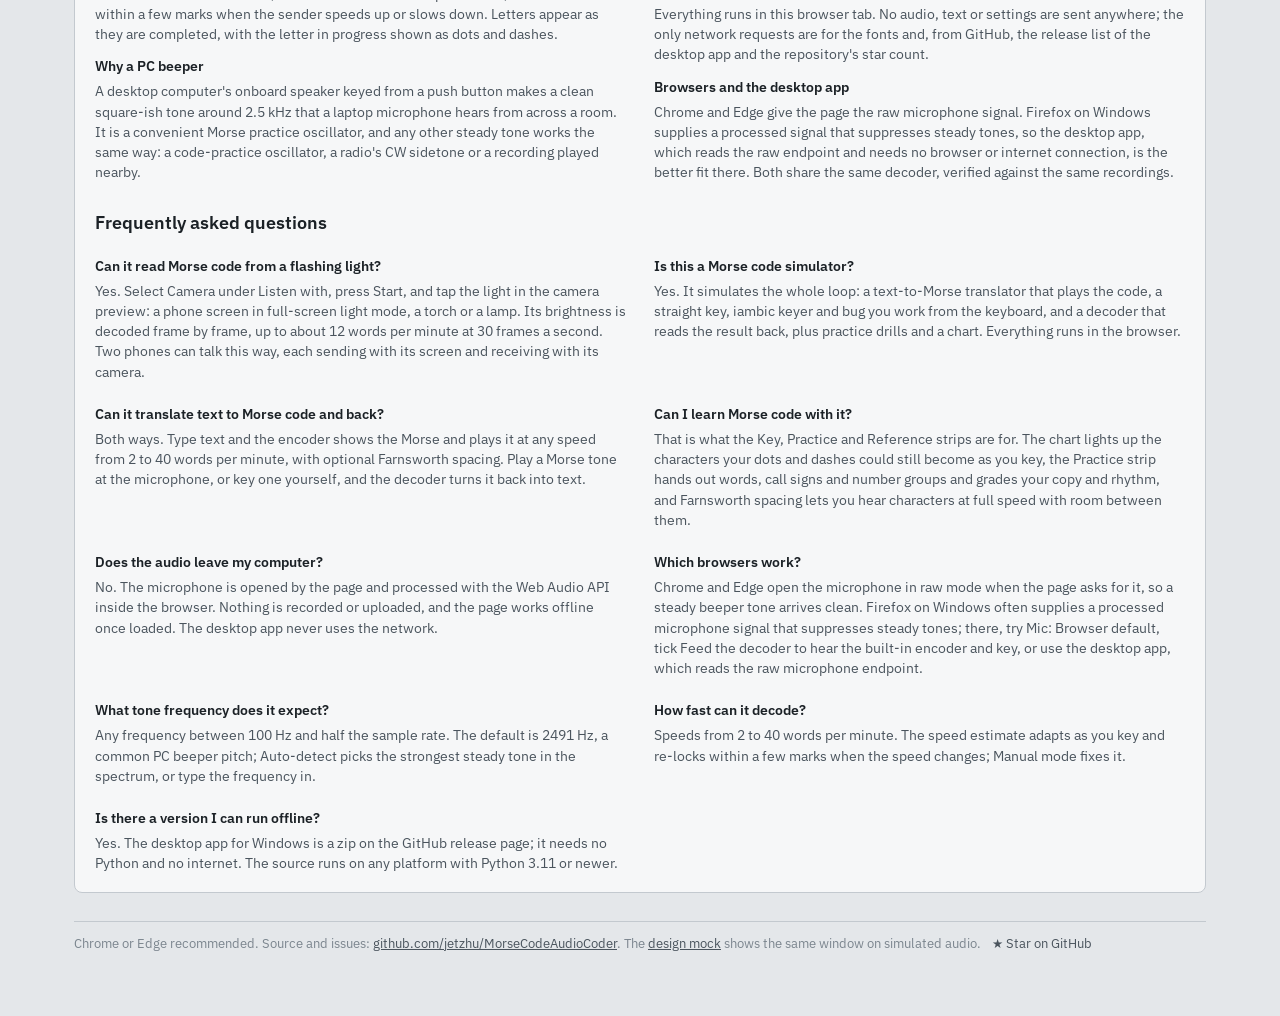
==== commit b1899251: "Light, step 4: a link check between two devices Send link test plays VVV PARIS 73 on every selected " ====
--- a/web/index.html
+++ b/web/index.html
@@ -254,6 +254,11 @@
         <button class="chip" id="chipVibrate" type="button" aria-pressed="true" title="Play and the key vibrate the phone (Android)">Vibration</button>
       </div>
       <button class="ctl" id="lightFullBtn" type="button" title="Turn the whole screen into the signal lamp; tap to leave">Full-screen light</button>
+      <span class="linkcheck">
+        <button class="ctl" id="linkSend" type="button" title="Send VVV PARIS 73 on the selected channels, for another device to check">Send link test</button>
+        <button class="ctl" id="linkCheck" type="button" title="Listen for VVV PARIS 73 from another device and grade what arrives">Check link</button>
+        <span class="linkresult" id="linkResult" aria-live="polite"></span>
+      </span>
     </div>
 
     <div class="msgbar error" id="msgBar" role="alert" hidden>
@@ -564,7 +569,7 @@
     <div class="note"><span class="tag">E</span><div><h3>Key</h3><p>Send Morse yourself. Single key: hold Space or the big button and the tone sounds while held, exactly like a straight key. Two keys: the left arrow sends dits and the right arrow dahs, timed at the encoder speed and repeating while held, like an electronic keyer, in iambic mode A or B. Bug: automatic dits, hand-made dahs, like a Vibroplex. Dah ratio (dits per dah) and weight (longer marks, shorter spaces) shape the elements. Change key under a button picks any other keyboard key, and the choice is kept in this browser. The sidetone is the pitch you hear (600 Hz by default, easier on the ear than a 2.5 kHz beeper); the decoder is always fed the beeper frequency. The Sent line reads back what you keyed even when the decoder is not listening.</p></div></div>
     <div class="note"><span class="tag">F</span><div><h3>Practice</h3><p>Pick a drill, press Next target, key the word with the Key strip. When the Sent line matches, the target is marked correct; otherwise press Check to see the edit distance, your speed and how far your marks and gaps sit from the ideal proportions. Show the code reveals the dots and dashes while you learn.</p></div></div>
     <div class="note"><span class="tag">G</span><div><h3>Reference</h3><p>A Morse code chart built from the same table the decoder and encoder use: letters, digits and punctuation with their dots and dashes. Open it with Show chart. As you key, or as the decoder builds a letter, every character the dots and dashes so far could still become lights up and the exact match stands out, so you can see where a letter is heading. Click a character to hear it at the encoder speed.</p></div></div>
-    <div class="note"><span class="tag">•</span><div><h3>Listen with, Send with</h3><p>Choose any combination of channels. Listening: the microphone, and the camera, which follows a light you tap in its preview and decodes its brightness the same way as the tone (up to about 12 WPM at 30 frames a second). When both hear the same message, the first to start a mark owns it until it has been quiet for a couple of seconds, so nothing is decoded twice. Sending: audio through the speakers, the signal lamp on screen (or the whole screen with Full-screen light, for sending across a room), the phone's vibration motor on Android, and the phone's torch in Chrome on Android. The torch switches slowly, so while it is selected every channel sends at no more than 8 WPM. Only selected channels take part, everything a device supports starts selected, and the choice is remembered. The lamp shows an amber ring while a mark is being received and a white fill while one is being sent, so a hearing-impaired person can follow both directions. <b>Handset</b> in the title bar switches to a compact layout for phones: lamp, key and text, with the rest behind More.</p></div></div>
+    <div class="note"><span class="tag">•</span><div><h3>Listen with, Send with</h3><p>Choose any combination of channels. Listening: the microphone, and the camera, which follows a light you tap in its preview and decodes its brightness the same way as the tone (up to about 12 WPM at 30 frames a second). When both hear the same message, the first to start a mark owns it until it has been quiet for a couple of seconds, so nothing is decoded twice. Sending: audio through the speakers, the signal lamp on screen (or the whole screen with Full-screen light, for sending across a room), the phone's vibration motor on Android, and the phone's torch in Chrome on Android. The torch switches slowly, so while it is selected every channel sends at no more than 8 WPM. Only selected channels take part, everything a device supports starts selected, and the choice is remembered. The lamp shows an amber ring while a mark is being received and a white fill while one is being sent, so a hearing-impaired person can follow both directions. <b>Handset</b> in the title bar switches to a compact layout for phones: lamp, key and text, with the rest behind More. <b>Link test</b>: before two people talk, one device presses Check link while listening, the other presses Send link test; the listener grades what arrived of VVV PARIS 73 and suggests what to change (distance, light, speed).</p></div></div>
     <div class="note"><span class="tag">•</span><div><h3>Right rail</h3><p>Input level in dBFS with a peak-hold tick, a 6 ms slice of the band-passed input so a dead microphone is obvious at once, and the key numbers as readouts. The detector pill lights amber on every mark.</p></div></div>
     <div class="note"><span class="tag">•</span><div><h3>Chopped signal</h3><p>Chromium browsers (Edge, Chrome) open the microphone in Windows raw mode when a page turns processing off, so the beeper arrives clean. Firefox gets the shared, processed signal: Windows noise suppression removes a steady tone after about 50 ms and echo cancellation removes the machine's own output, so slow beeps decode as T and Play is never heard. If marks arrive as fragments the page says so. Use Edge or Chrome, turn off Audio enhancements for the microphone in Windows Sound settings, use a USB headset, or run the desktop app.</p></div></div>
   </div>
--- a/web/css/app.css
+++ b/web/css/app.css
@@ -127,6 +127,11 @@
 
 /* ---------- channels ---------- */
 .chipbar { display: flex; gap: 18px; align-items: center; flex-wrap: wrap; padding: 8px 14px; border-bottom: 1px solid var(--line); background: var(--panel-2); }
+.linkcheck { display: inline-flex; gap: 8px; align-items: center; flex-wrap: wrap; }
+.linkresult { font-size: 12.5px; color: var(--ink-2); }
+.linkresult.good { color: var(--good); font-weight: 600; }
+.linkresult.bad { color: var(--on); }
+#linkCheck.armed { border-color: var(--trace); color: var(--trace); }
 .chipgroup { display: inline-flex; gap: 6px; align-items: center; flex-wrap: wrap; }
 .chiplabel { font-size: 12px; letter-spacing: 0.04em; text-transform: uppercase; color: var(--ink-2); margin-right: 4px; }
 .chip {
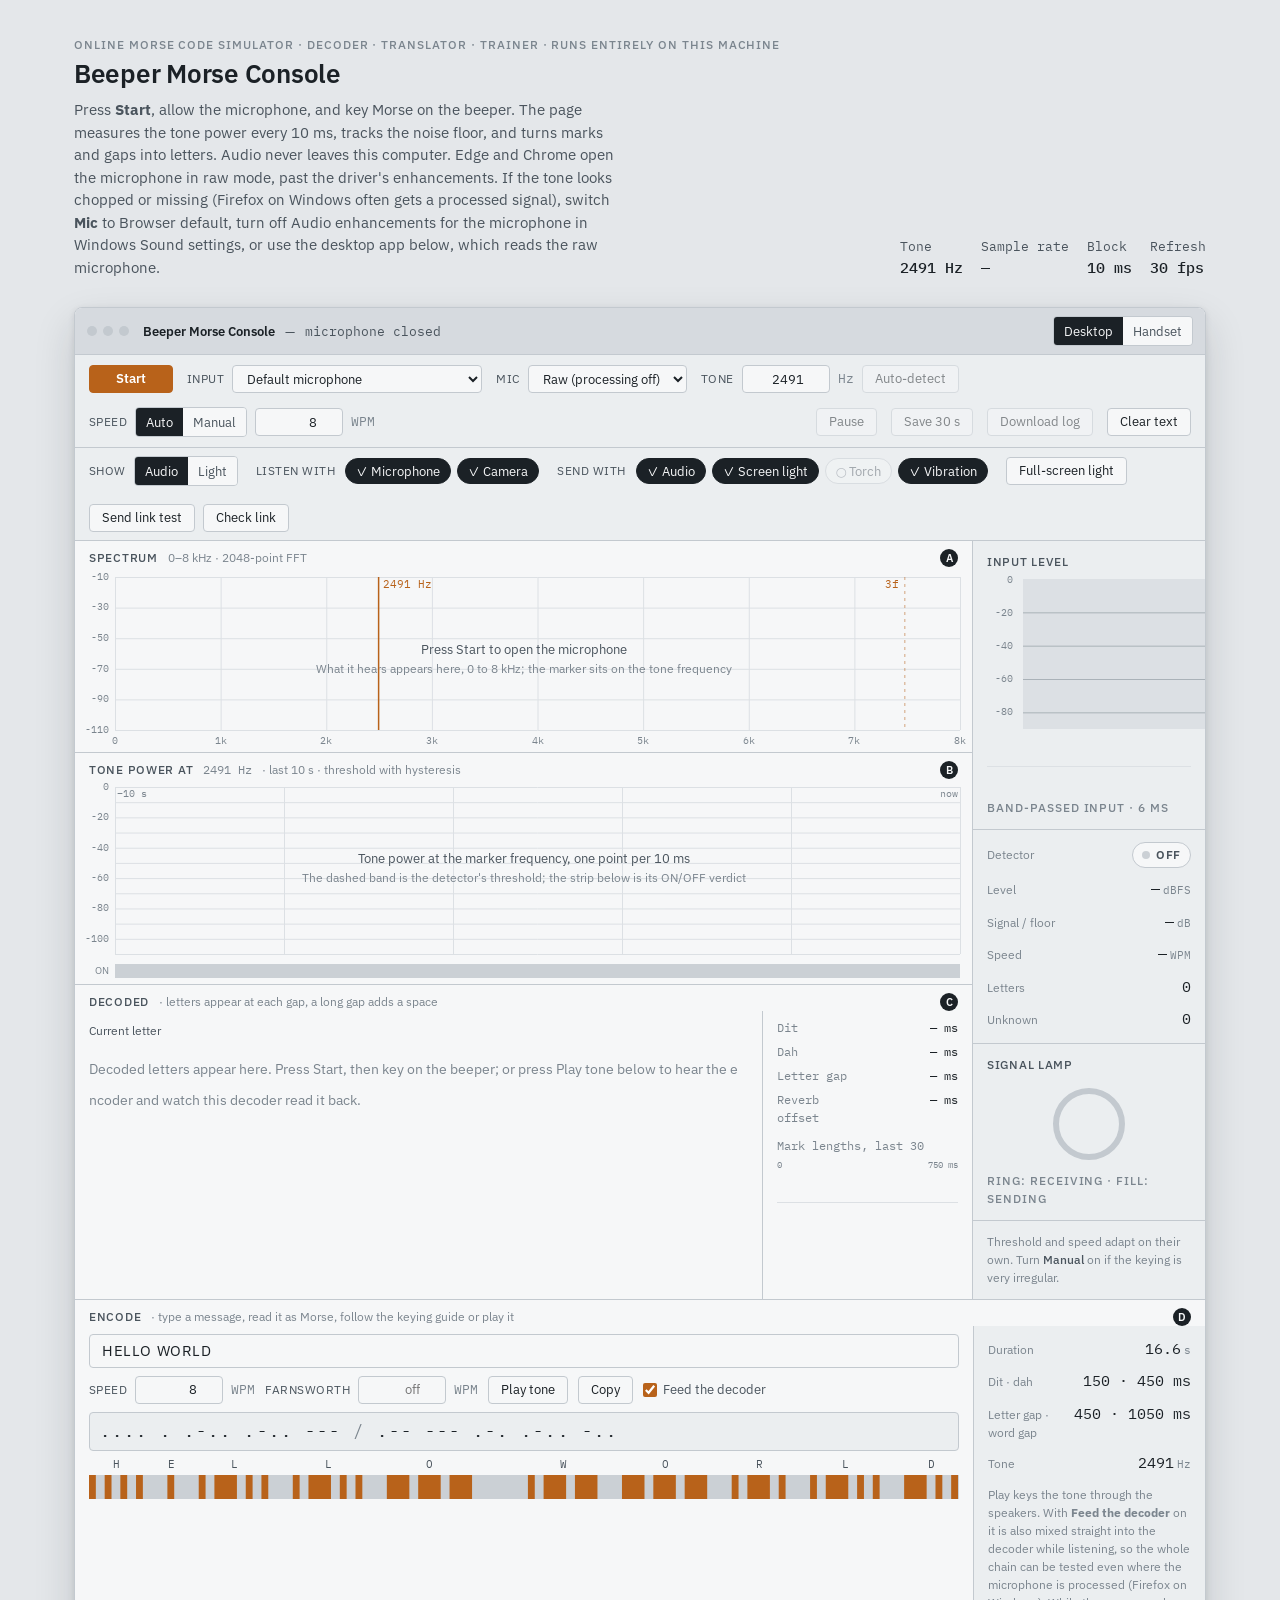
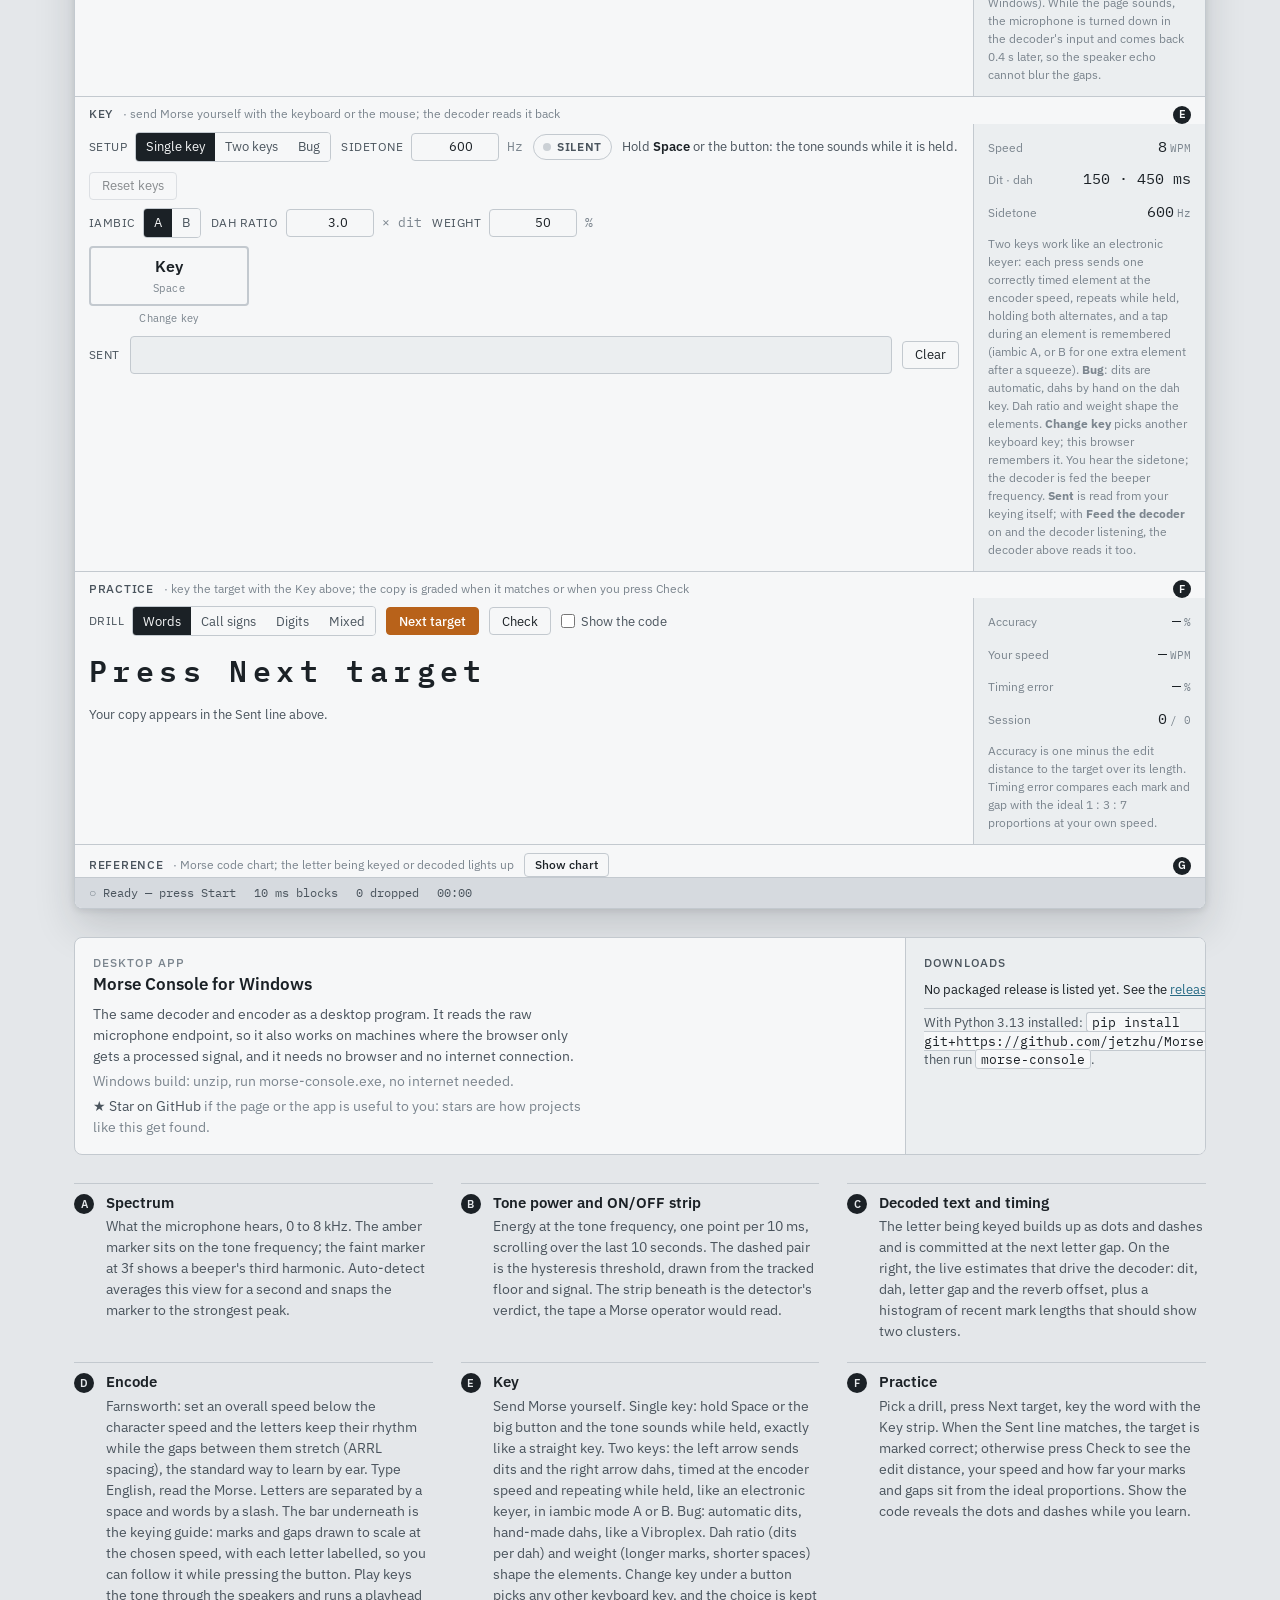
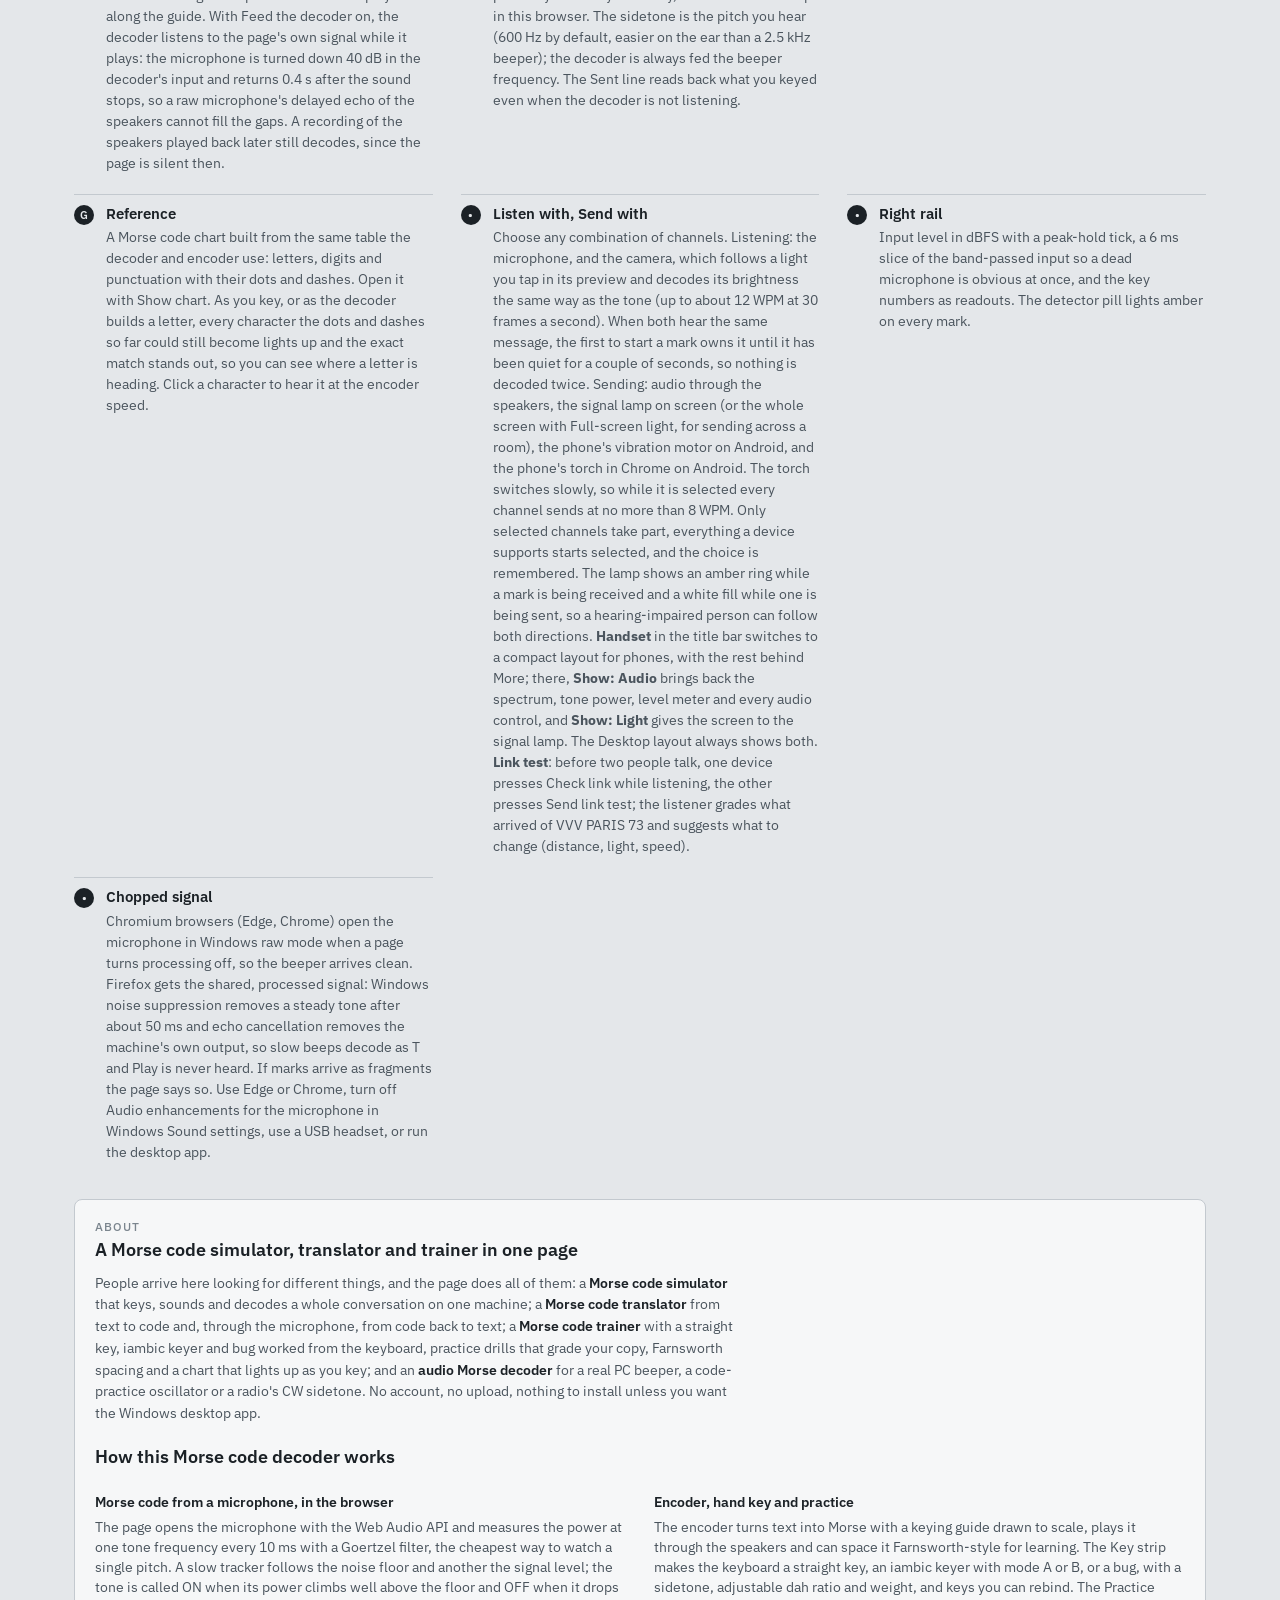
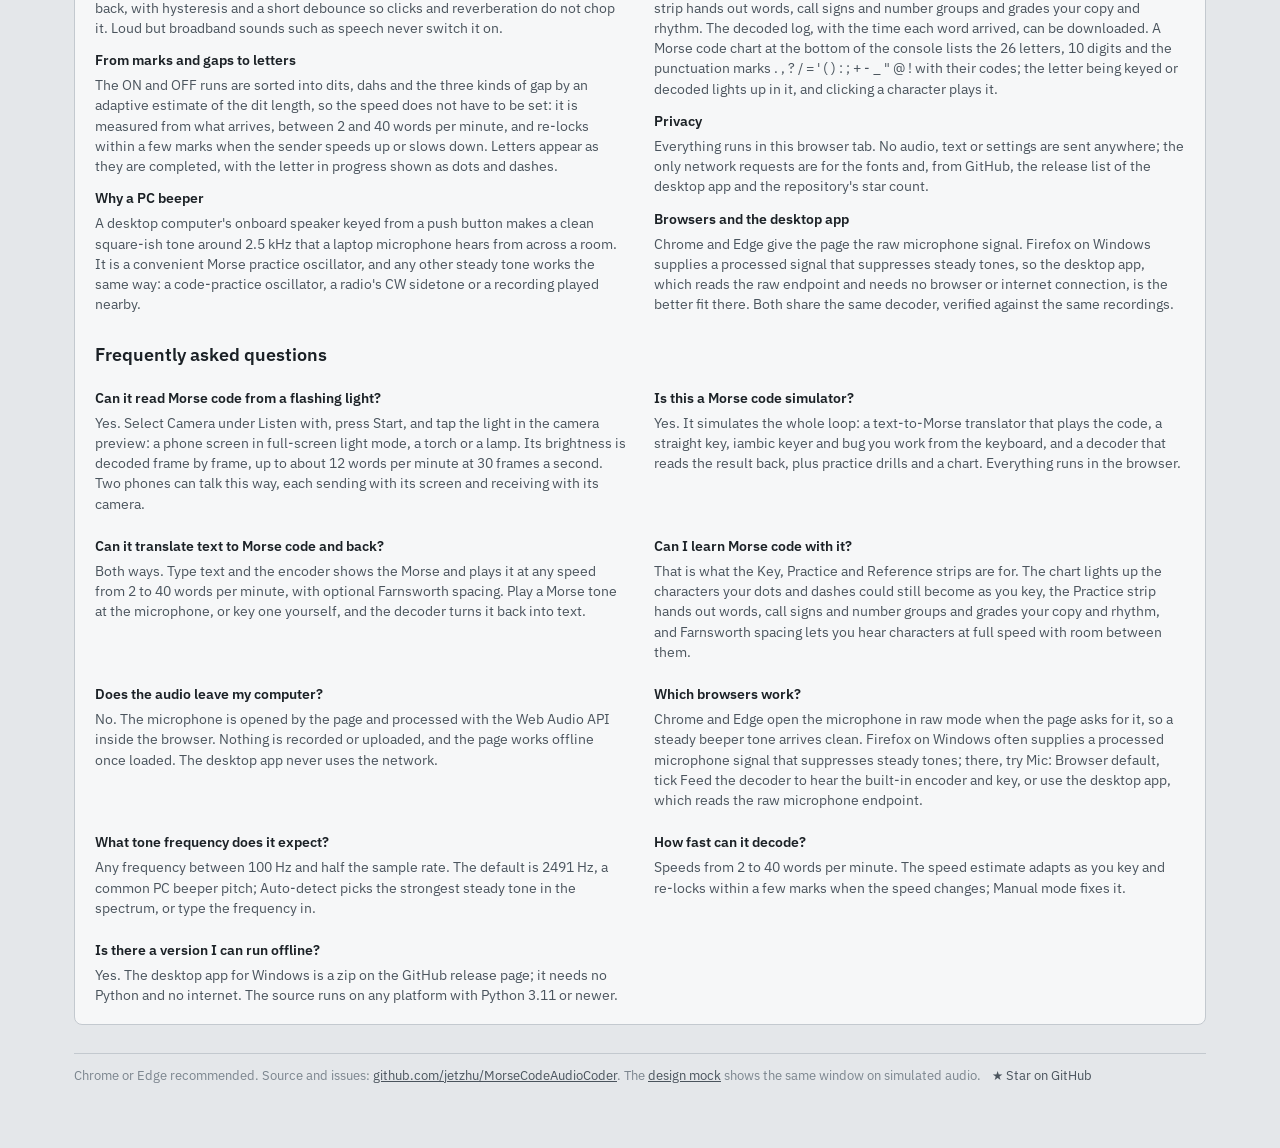
==== commit ecde4cad: "Handset layout: Show Audio / Light, with every audio feature back The handset layout had dropped the" ====
--- a/web/index.html
+++ b/web/index.html
@@ -243,6 +243,12 @@
     </div>
 
     <div class="chipbar" id="channelBar" aria-label="Channels">
+      <div class="field sigswitch"><label id="sigLabel">Show</label>
+        <div class="seg" role="group" aria-labelledby="sigLabel">
+          <button id="sigAudio" type="button" aria-pressed="true" title="Spectrum, tone power, level and the audio controls">Audio</button>
+          <button id="sigLight" type="button" aria-pressed="false" title="The signal lamp and the camera">Light</button>
+        </div>
+      </div>
       <div class="chipgroup" role="group" aria-label="Listen with"><span class="chiplabel">Listen with</span>
         <button class="chip" id="chipMic" type="button" aria-pressed="true" title="Decode what the microphone hears">Microphone</button>
         <button class="chip" id="chipCamera" type="button" aria-pressed="true" title="Decode a flashing light through the camera (the rear one on phones)">Camera</button>
@@ -569,7 +575,7 @@
     <div class="note"><span class="tag">E</span><div><h3>Key</h3><p>Send Morse yourself. Single key: hold Space or the big button and the tone sounds while held, exactly like a straight key. Two keys: the left arrow sends dits and the right arrow dahs, timed at the encoder speed and repeating while held, like an electronic keyer, in iambic mode A or B. Bug: automatic dits, hand-made dahs, like a Vibroplex. Dah ratio (dits per dah) and weight (longer marks, shorter spaces) shape the elements. Change key under a button picks any other keyboard key, and the choice is kept in this browser. The sidetone is the pitch you hear (600 Hz by default, easier on the ear than a 2.5 kHz beeper); the decoder is always fed the beeper frequency. The Sent line reads back what you keyed even when the decoder is not listening.</p></div></div>
     <div class="note"><span class="tag">F</span><div><h3>Practice</h3><p>Pick a drill, press Next target, key the word with the Key strip. When the Sent line matches, the target is marked correct; otherwise press Check to see the edit distance, your speed and how far your marks and gaps sit from the ideal proportions. Show the code reveals the dots and dashes while you learn.</p></div></div>
     <div class="note"><span class="tag">G</span><div><h3>Reference</h3><p>A Morse code chart built from the same table the decoder and encoder use: letters, digits and punctuation with their dots and dashes. Open it with Show chart. As you key, or as the decoder builds a letter, every character the dots and dashes so far could still become lights up and the exact match stands out, so you can see where a letter is heading. Click a character to hear it at the encoder speed.</p></div></div>
-    <div class="note"><span class="tag">•</span><div><h3>Listen with, Send with</h3><p>Choose any combination of channels. Listening: the microphone, and the camera, which follows a light you tap in its preview and decodes its brightness the same way as the tone (up to about 12 WPM at 30 frames a second). When both hear the same message, the first to start a mark owns it until it has been quiet for a couple of seconds, so nothing is decoded twice. Sending: audio through the speakers, the signal lamp on screen (or the whole screen with Full-screen light, for sending across a room), the phone's vibration motor on Android, and the phone's torch in Chrome on Android. The torch switches slowly, so while it is selected every channel sends at no more than 8 WPM. Only selected channels take part, everything a device supports starts selected, and the choice is remembered. The lamp shows an amber ring while a mark is being received and a white fill while one is being sent, so a hearing-impaired person can follow both directions. <b>Handset</b> in the title bar switches to a compact layout for phones: lamp, key and text, with the rest behind More. <b>Link test</b>: before two people talk, one device presses Check link while listening, the other presses Send link test; the listener grades what arrived of VVV PARIS 73 and suggests what to change (distance, light, speed).</p></div></div>
+    <div class="note"><span class="tag">•</span><div><h3>Listen with, Send with</h3><p>Choose any combination of channels. Listening: the microphone, and the camera, which follows a light you tap in its preview and decodes its brightness the same way as the tone (up to about 12 WPM at 30 frames a second). When both hear the same message, the first to start a mark owns it until it has been quiet for a couple of seconds, so nothing is decoded twice. Sending: audio through the speakers, the signal lamp on screen (or the whole screen with Full-screen light, for sending across a room), the phone's vibration motor on Android, and the phone's torch in Chrome on Android. The torch switches slowly, so while it is selected every channel sends at no more than 8 WPM. Only selected channels take part, everything a device supports starts selected, and the choice is remembered. The lamp shows an amber ring while a mark is being received and a white fill while one is being sent, so a hearing-impaired person can follow both directions. <b>Handset</b> in the title bar switches to a compact layout for phones, with the rest behind More; there, <b>Show: Audio</b> brings back the spectrum, tone power, level meter and every audio control, and <b>Show: Light</b> gives the screen to the signal lamp. The Desktop layout always shows both. <b>Link test</b>: before two people talk, one device presses Check link while listening, the other presses Send link test; the listener grades what arrived of VVV PARIS 73 and suggests what to change (distance, light, speed).</p></div></div>
     <div class="note"><span class="tag">•</span><div><h3>Right rail</h3><p>Input level in dBFS with a peak-hold tick, a 6 ms slice of the band-passed input so a dead microphone is obvious at once, and the key numbers as readouts. The detector pill lights amber on every mark.</p></div></div>
     <div class="note"><span class="tag">•</span><div><h3>Chopped signal</h3><p>Chromium browsers (Edge, Chrome) open the microphone in Windows raw mode when a page turns processing off, so the beeper arrives clean. Firefox gets the shared, processed signal: Windows noise suppression removes a steady tone after about 50 ms and echo cancellation removes the machine's own output, so slow beeps decode as T and Play is never heard. If marks arrive as fragments the page says so. Use Edge or Chrome, turn off Audio enhancements for the microphone in Windows Sound settings, use a USB headset, or run the desktop app.</p></div></div>
   </div>
--- a/web/css/app.css
+++ b/web/css/app.css
@@ -185,15 +185,25 @@
 body.view-handset .win { border-radius: 6px; }
 body.view-handset .titlebar > span:not(.name):not(.viewswitch) { display: none; }
 body.view-handset .titlebar .more { display: inline-block; }
-body.view-handset .toolbar .field:not(:has(#speedLabel)) { display: none; }
-body.view-handset .toolbar #pauseBtn, body.view-handset .toolbar #saveBtn, body.view-handset .toolbar #logBtn { display: none; }
+/* Handset: one signal at a time. Audio shows every audio panel and control; Light shows the lamp. */
+.sigswitch { display: none; }
+body.view-handset .sigswitch { display: inline-flex; }
+body.view-handset.sig-light .toolbar .field:not(:has(#speedLabel)) { display: none; }
+body.view-handset.sig-light .toolbar #pauseBtn, body.view-handset.sig-light .toolbar #saveBtn, body.view-handset.sig-light .toolbar #logBtn { display: none; }
+body.view-handset .toolbar select.ctl { min-width: 0; max-width: 100%; }
 body.view-handset .body { display: flex; flex-direction: column; }
 body.view-handset .main, body.view-handset .rail { display: contents; }
-body.view-handset .main > .panel:nth-child(1), body.view-handset .main > .panel:nth-child(2),
-body.view-handset #powerPlot, body.view-handset .main > section[aria-label="Spectrum"] { display: none !important; }
+body.view-handset.sig-light .main > .panel:nth-child(1), body.view-handset.sig-light #powerPlot { display: none; }
+body.view-handset.sig-audio .main > .panel:nth-child(1) { order: 1; height: 200px; }
+body.view-handset.sig-audio .main > .panel:nth-child(2) { order: 2; height: 220px; }
+body.view-handset.sig-audio .lampblock { display: none; }
+body.view-handset.sig-audio .rail > .block:first-child { order: 4; }
+body.view-handset.sig-audio .rail > .block.readouts { order: 5; }
+body.view-handset.sig-audio .rail > .block.tip { display: none; }
+body.view-handset.sig-audio .main > .panel:nth-child(3) { order: 3; }
 body.view-handset .chipbar { gap: 8px 18px; }
 body.view-handset .chipgroup { flex: 1 1 100%; min-width: 0; }
-body.view-handset .rail > .block:not(.lampblock) { display: none; }
+body.view-handset.sig-light .rail > .block:not(.lampblock) { display: none; }
 body.view-handset .lampblock { order: 1; border-bottom: 1px solid var(--line); background: var(--panel-2); }
 body.view-handset .lampblock h4 { text-align: center; }
 body.view-handset .lampwrap { padding: 10px 0; }
@@ -201,7 +211,8 @@
 body.view-handset .lampblock .eyebrow { text-align: center; }
 body.view-handset .main > .panel:nth-child(3) { order: 2; min-height: 110px; }
 body.view-handset .decoded { grid-template-columns: 1fr; min-height: 0; }
-body.view-handset .timing { display: none; }
+body.view-handset.sig-light .timing { display: none; }
+body.view-handset.sig-audio .timing { border-left: 0; border-top: 1px solid var(--line); }
 body.view-handset .text { font-size: 22px; }
 body.view-handset .enc-right { display: none; }
 body.view-handset:not(.more-open) .enc-controls > :not(#encPlay) { display: none; }
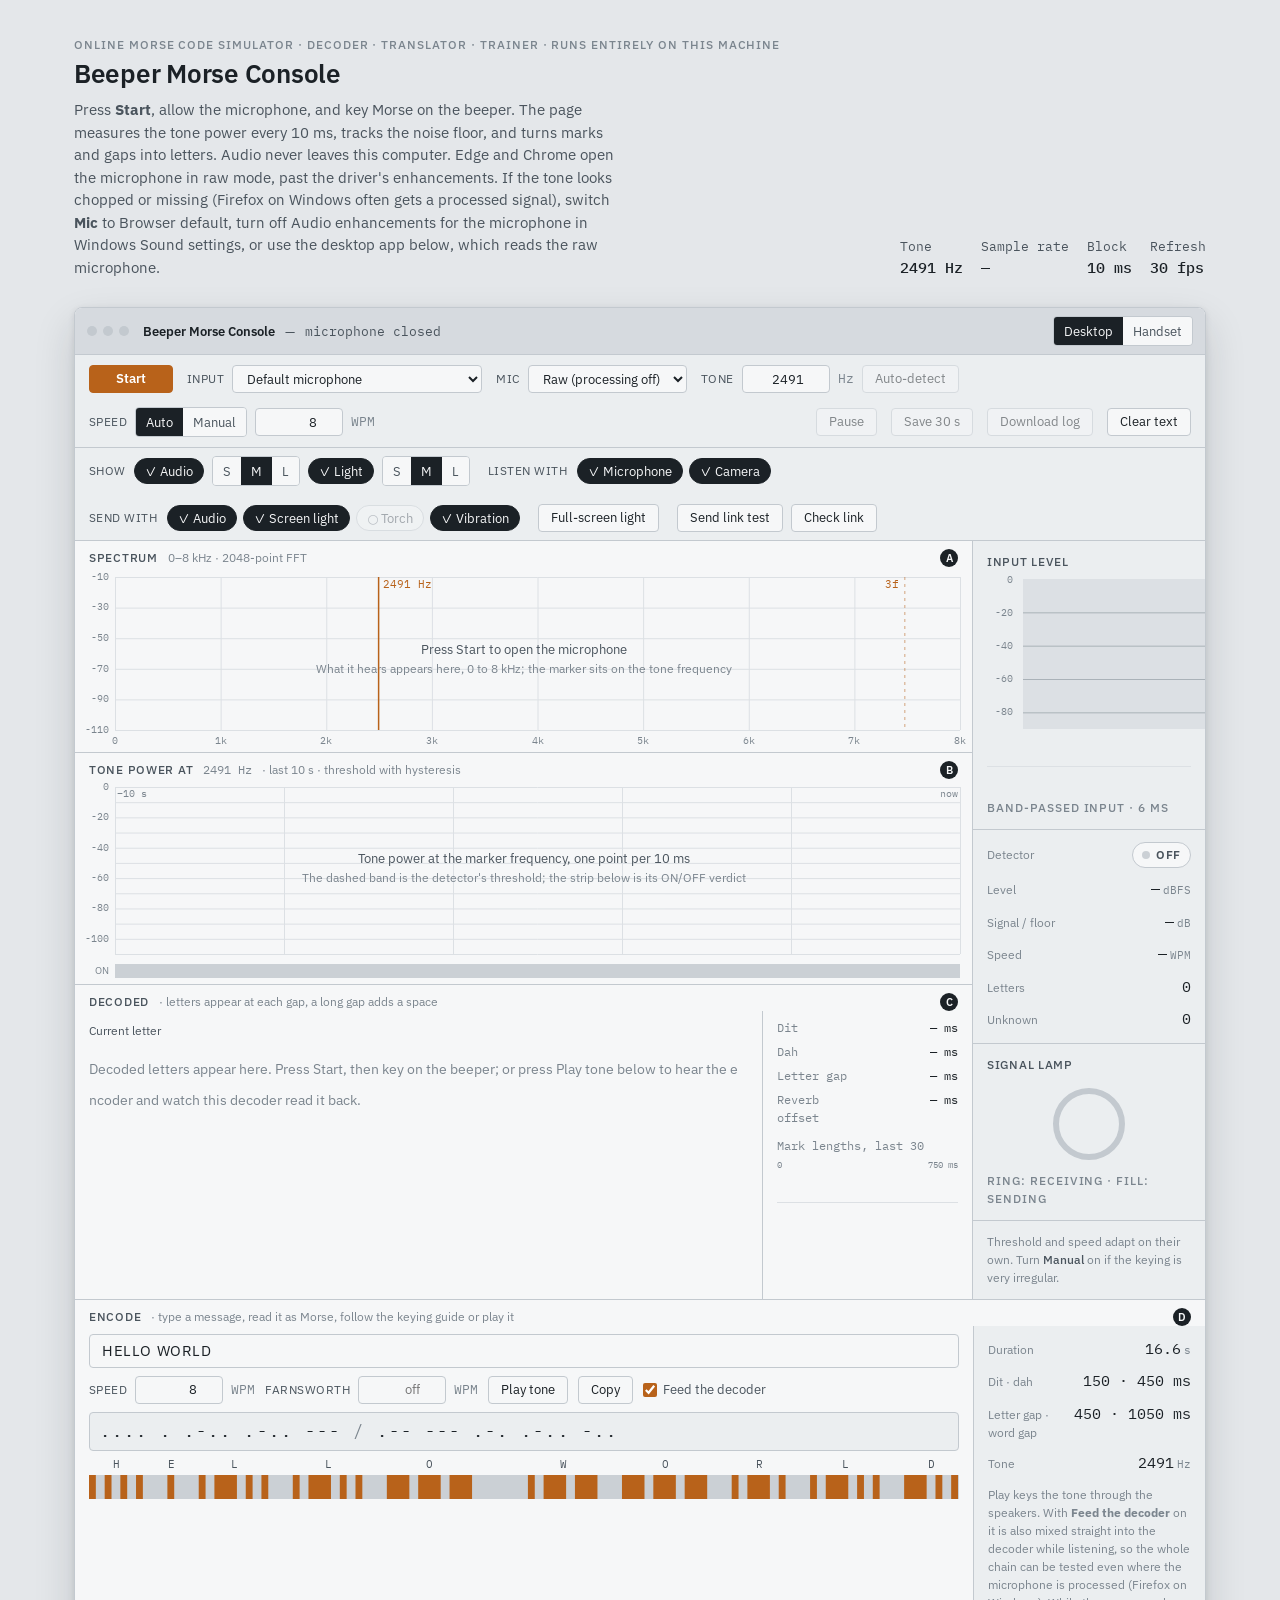
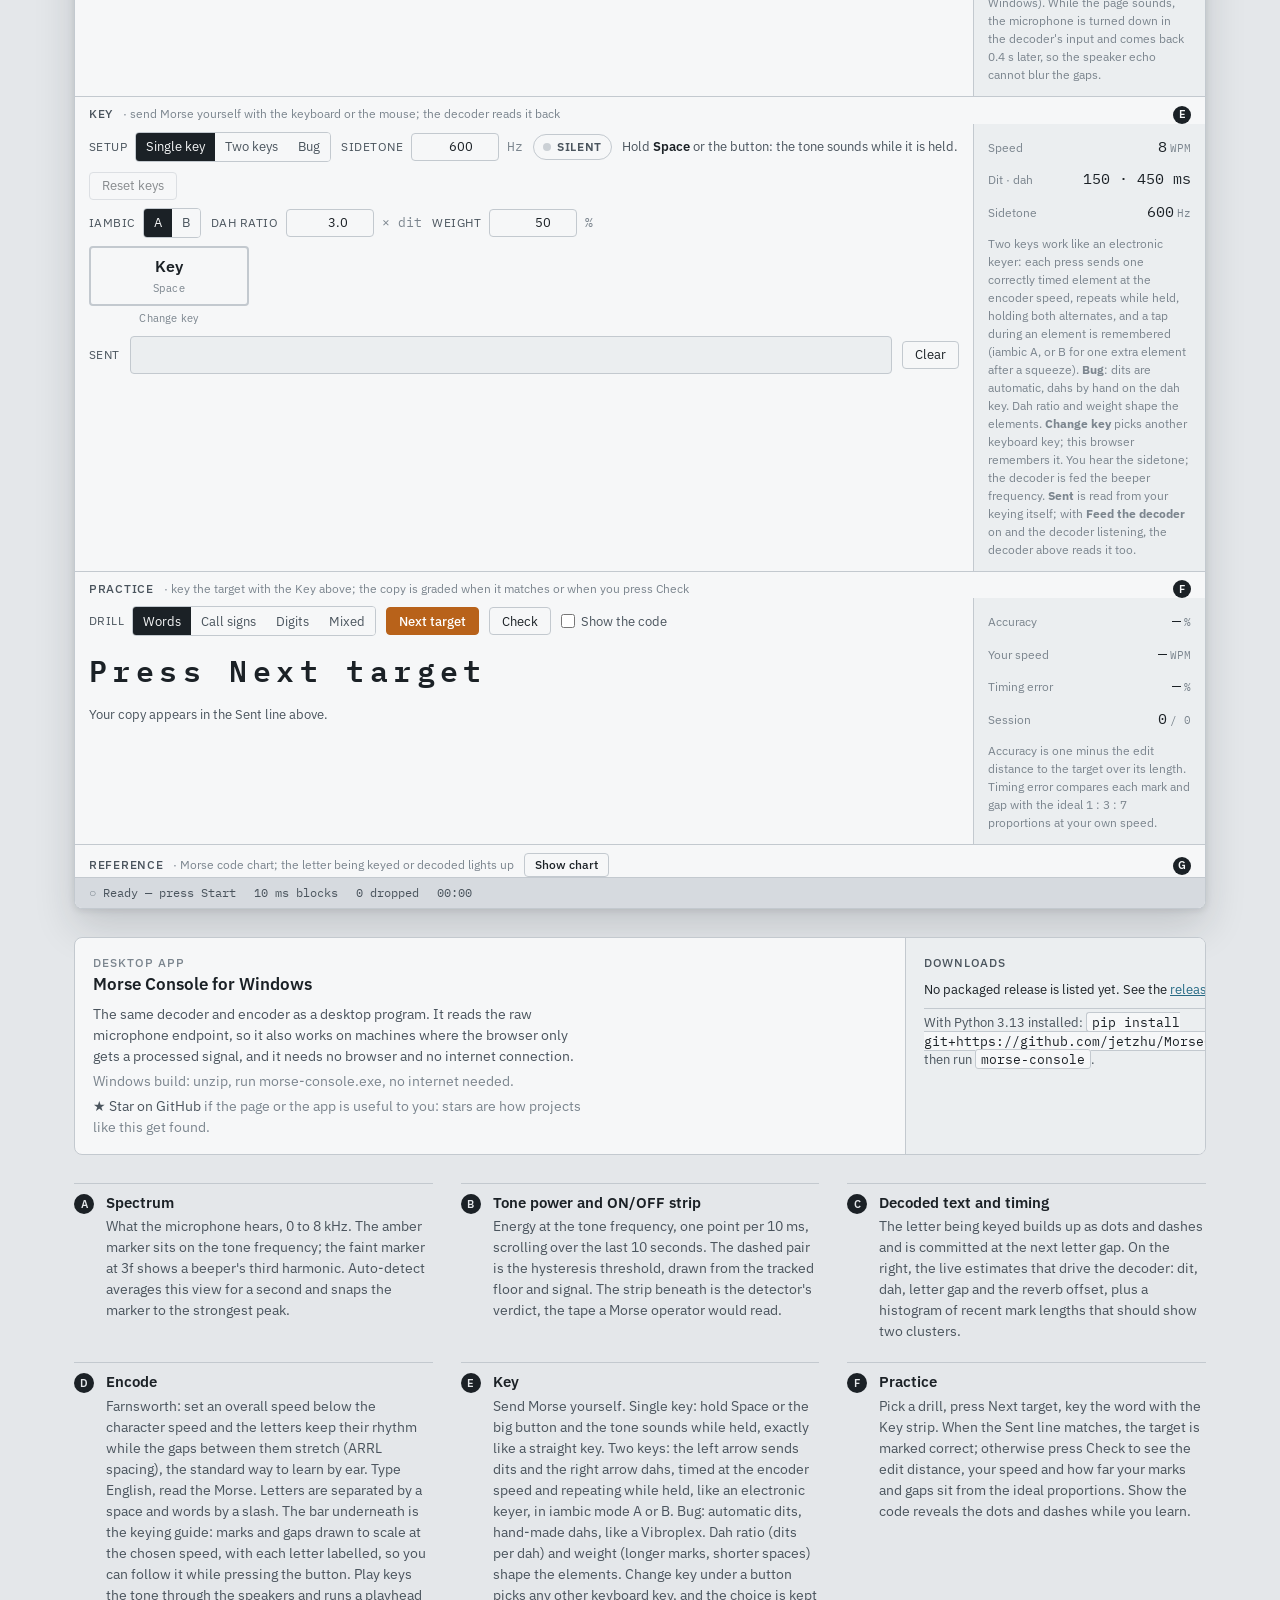
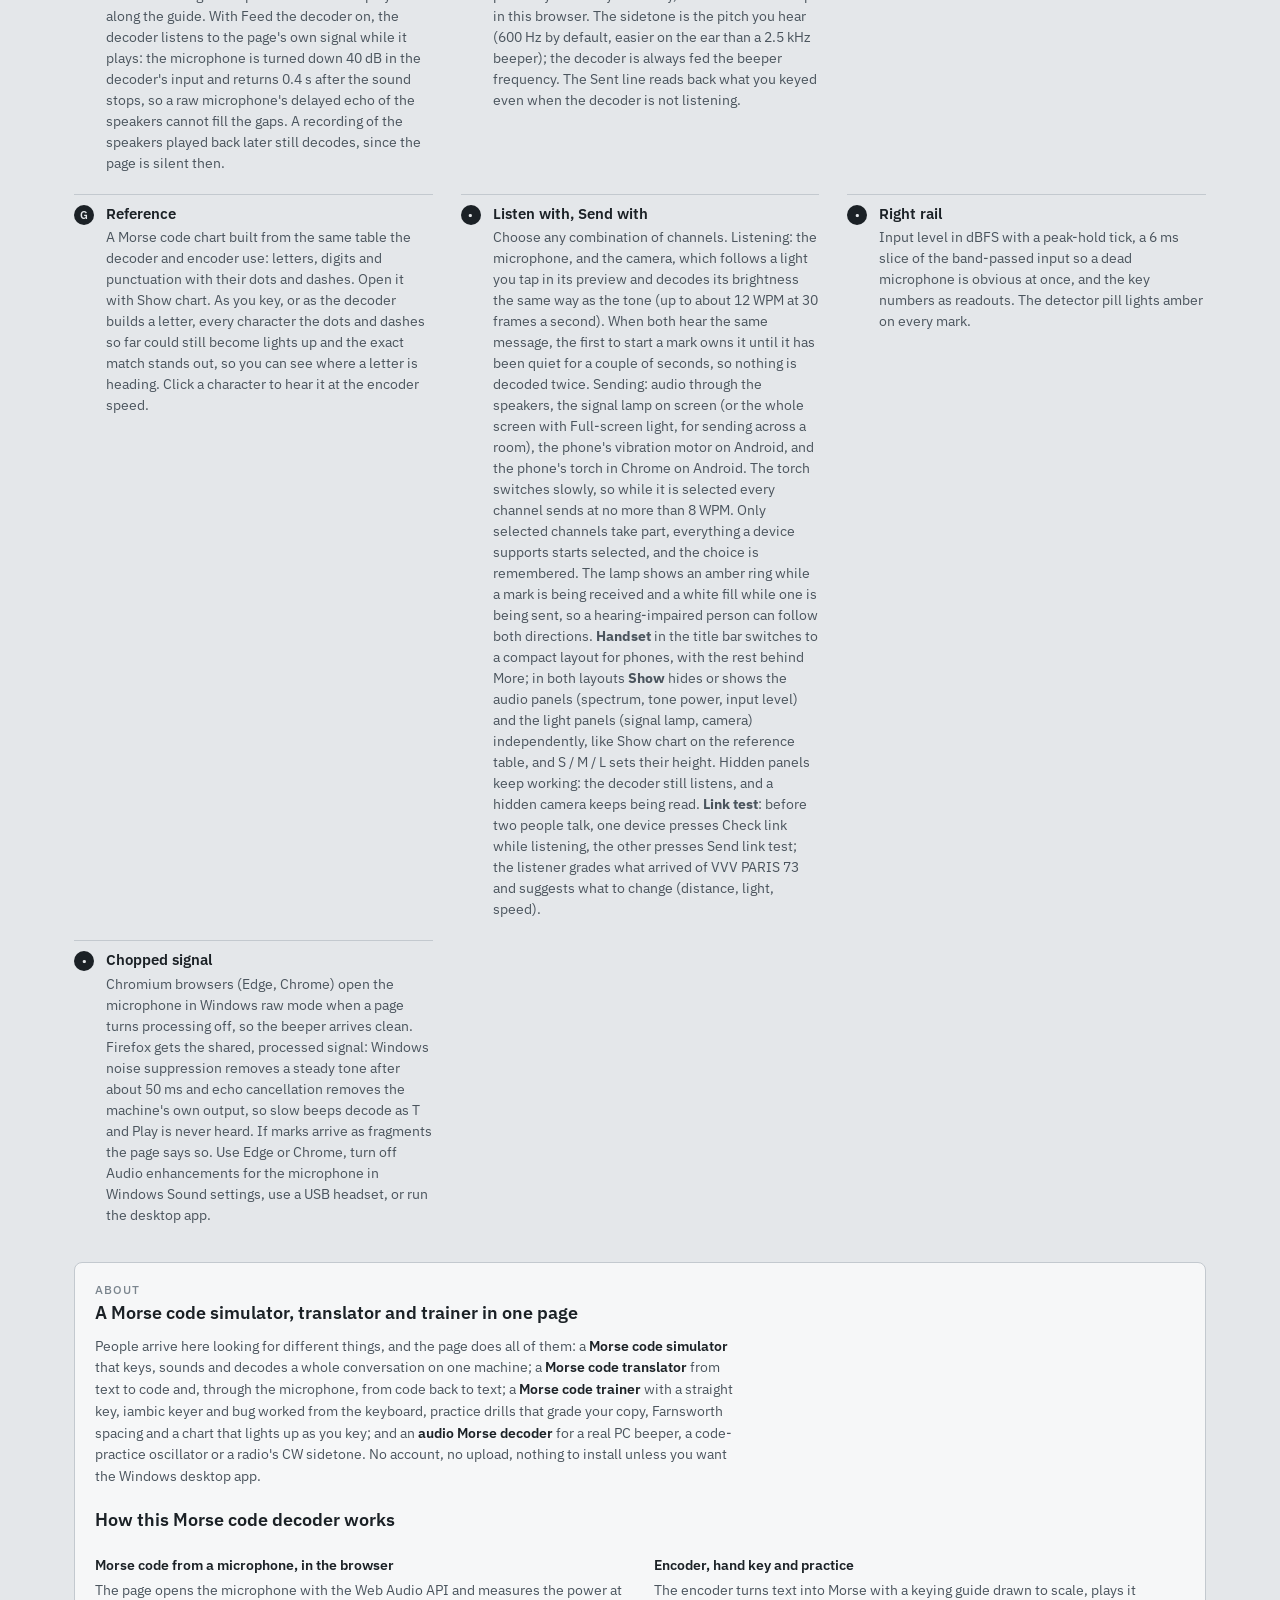
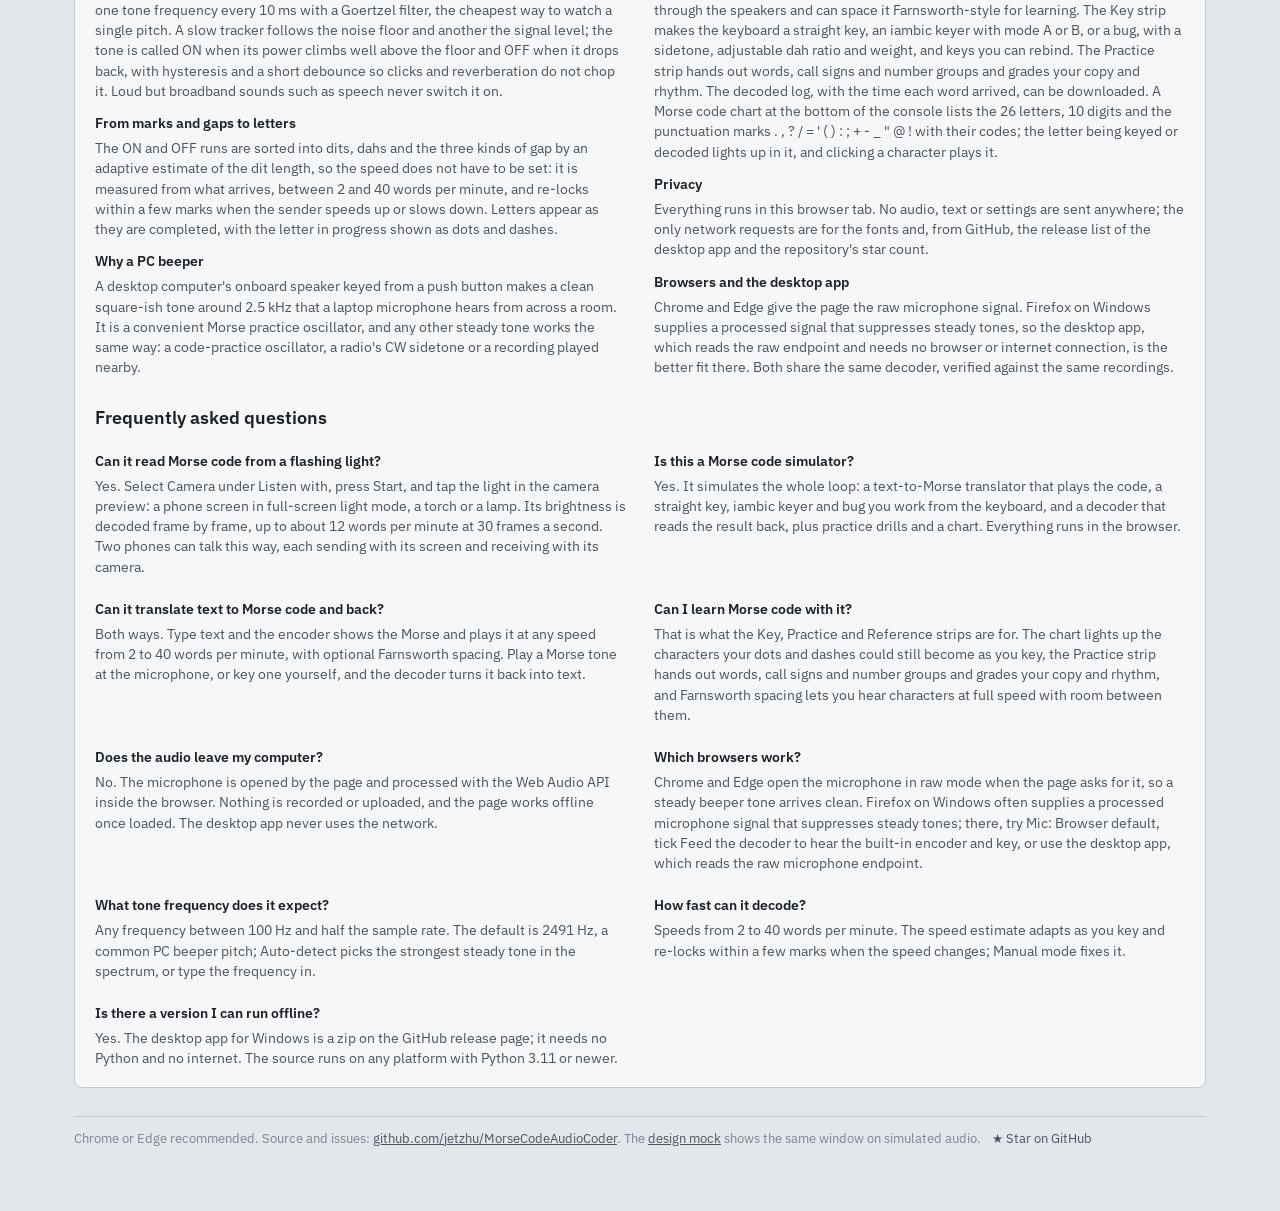
==== commit a228fca2: "Show Audio and Show Light, each with S / M / L height, in both layouts Replaces the handset-only Aud" ====
--- a/web/index.html
+++ b/web/index.html
@@ -243,11 +243,11 @@
     </div>
 
     <div class="chipbar" id="channelBar" aria-label="Channels">
-      <div class="field sigswitch"><label id="sigLabel">Show</label>
-        <div class="seg" role="group" aria-labelledby="sigLabel">
-          <button id="sigAudio" type="button" aria-pressed="true" title="Spectrum, tone power, level and the audio controls">Audio</button>
-          <button id="sigLight" type="button" aria-pressed="false" title="The signal lamp and the camera">Light</button>
-        </div>
+      <div class="field showctl" role="group" aria-label="Show panels"><label>Show</label>
+        <button class="chip" id="showAudio" type="button" aria-pressed="true" title="Show or hide the audio panels: spectrum, tone power, input level">Audio</button>
+        <span class="seg sizeseg" role="group" aria-label="Audio panel height"><button type="button" data-group="audio" data-size="s" aria-pressed="false" title="Short audio panels">S</button><button type="button" data-group="audio" data-size="m" aria-pressed="true" title="Medium audio panels">M</button><button type="button" data-group="audio" data-size="l" aria-pressed="false" title="Tall audio panels">L</button></span>
+        <button class="chip" id="showLight" type="button" aria-pressed="true" title="Show or hide the light panels: signal lamp and camera">Light</button>
+        <span class="seg sizeseg" role="group" aria-label="Lamp and camera size"><button type="button" data-group="light" data-size="s" aria-pressed="false" title="Small lamp and preview">S</button><button type="button" data-group="light" data-size="m" aria-pressed="true" title="Medium lamp and preview">M</button><button type="button" data-group="light" data-size="l" aria-pressed="false" title="Large lamp and preview">L</button></span>
       </div>
       <div class="chipgroup" role="group" aria-label="Listen with"><span class="chiplabel">Listen with</span>
         <button class="chip" id="chipMic" type="button" aria-pressed="true" title="Decode what the microphone hears">Microphone</button>
@@ -575,7 +575,7 @@
     <div class="note"><span class="tag">E</span><div><h3>Key</h3><p>Send Morse yourself. Single key: hold Space or the big button and the tone sounds while held, exactly like a straight key. Two keys: the left arrow sends dits and the right arrow dahs, timed at the encoder speed and repeating while held, like an electronic keyer, in iambic mode A or B. Bug: automatic dits, hand-made dahs, like a Vibroplex. Dah ratio (dits per dah) and weight (longer marks, shorter spaces) shape the elements. Change key under a button picks any other keyboard key, and the choice is kept in this browser. The sidetone is the pitch you hear (600 Hz by default, easier on the ear than a 2.5 kHz beeper); the decoder is always fed the beeper frequency. The Sent line reads back what you keyed even when the decoder is not listening.</p></div></div>
     <div class="note"><span class="tag">F</span><div><h3>Practice</h3><p>Pick a drill, press Next target, key the word with the Key strip. When the Sent line matches, the target is marked correct; otherwise press Check to see the edit distance, your speed and how far your marks and gaps sit from the ideal proportions. Show the code reveals the dots and dashes while you learn.</p></div></div>
     <div class="note"><span class="tag">G</span><div><h3>Reference</h3><p>A Morse code chart built from the same table the decoder and encoder use: letters, digits and punctuation with their dots and dashes. Open it with Show chart. As you key, or as the decoder builds a letter, every character the dots and dashes so far could still become lights up and the exact match stands out, so you can see where a letter is heading. Click a character to hear it at the encoder speed.</p></div></div>
-    <div class="note"><span class="tag">•</span><div><h3>Listen with, Send with</h3><p>Choose any combination of channels. Listening: the microphone, and the camera, which follows a light you tap in its preview and decodes its brightness the same way as the tone (up to about 12 WPM at 30 frames a second). When both hear the same message, the first to start a mark owns it until it has been quiet for a couple of seconds, so nothing is decoded twice. Sending: audio through the speakers, the signal lamp on screen (or the whole screen with Full-screen light, for sending across a room), the phone's vibration motor on Android, and the phone's torch in Chrome on Android. The torch switches slowly, so while it is selected every channel sends at no more than 8 WPM. Only selected channels take part, everything a device supports starts selected, and the choice is remembered. The lamp shows an amber ring while a mark is being received and a white fill while one is being sent, so a hearing-impaired person can follow both directions. <b>Handset</b> in the title bar switches to a compact layout for phones, with the rest behind More; there, <b>Show: Audio</b> brings back the spectrum, tone power, level meter and every audio control, and <b>Show: Light</b> gives the screen to the signal lamp. The Desktop layout always shows both. <b>Link test</b>: before two people talk, one device presses Check link while listening, the other presses Send link test; the listener grades what arrived of VVV PARIS 73 and suggests what to change (distance, light, speed).</p></div></div>
+    <div class="note"><span class="tag">•</span><div><h3>Listen with, Send with</h3><p>Choose any combination of channels. Listening: the microphone, and the camera, which follows a light you tap in its preview and decodes its brightness the same way as the tone (up to about 12 WPM at 30 frames a second). When both hear the same message, the first to start a mark owns it until it has been quiet for a couple of seconds, so nothing is decoded twice. Sending: audio through the speakers, the signal lamp on screen (or the whole screen with Full-screen light, for sending across a room), the phone's vibration motor on Android, and the phone's torch in Chrome on Android. The torch switches slowly, so while it is selected every channel sends at no more than 8 WPM. Only selected channels take part, everything a device supports starts selected, and the choice is remembered. The lamp shows an amber ring while a mark is being received and a white fill while one is being sent, so a hearing-impaired person can follow both directions. <b>Handset</b> in the title bar switches to a compact layout for phones, with the rest behind More; in both layouts <b>Show</b> hides or shows the audio panels (spectrum, tone power, input level) and the light panels (signal lamp, camera) independently, like Show chart on the reference table, and S / M / L sets their height. Hidden panels keep working: the decoder still listens, and a hidden camera keeps being read. <b>Link test</b>: before two people talk, one device presses Check link while listening, the other presses Send link test; the listener grades what arrived of VVV PARIS 73 and suggests what to change (distance, light, speed).</p></div></div>
     <div class="note"><span class="tag">•</span><div><h3>Right rail</h3><p>Input level in dBFS with a peak-hold tick, a 6 ms slice of the band-passed input so a dead microphone is obvious at once, and the key numbers as readouts. The detector pill lights amber on every mark.</p></div></div>
     <div class="note"><span class="tag">•</span><div><h3>Chopped signal</h3><p>Chromium browsers (Edge, Chrome) open the microphone in Windows raw mode when a page turns processing off, so the beeper arrives clean. Firefox gets the shared, processed signal: Windows noise suppression removes a steady tone after about 50 ms and echo cancellation removes the machine's own output, so slow beeps decode as T and Play is never heard. If marks arrive as fragments the page says so. Use Edge or Chrome, turn off Audio enhancements for the microphone in Windows Sound settings, use a USB headset, or run the desktop app.</p></div></div>
   </div>
--- a/web/css/app.css
+++ b/web/css/app.css
@@ -185,34 +185,46 @@
 body.view-handset .win { border-radius: 6px; }
 body.view-handset .titlebar > span:not(.name):not(.viewswitch) { display: none; }
 body.view-handset .titlebar .more { display: inline-block; }
-/* Handset: one signal at a time. Audio shows every audio panel and control; Light shows the lamp. */
-.sigswitch { display: none; }
-body.view-handset .sigswitch { display: inline-flex; }
-body.view-handset.sig-light .toolbar .field:not(:has(#speedLabel)) { display: none; }
-body.view-handset.sig-light .toolbar #pauseBtn, body.view-handset.sig-light .toolbar #saveBtn, body.view-handset.sig-light .toolbar #logBtn { display: none; }
+/* Show: the audio panels and the light panels can each be hidden, and sized S / M / L. */
+.showctl { display: inline-flex; align-items: center; gap: 6px; flex-wrap: wrap; }
+.sizeseg button { height: 24px; padding: 0 8px; font-size: 12px; }
+.sizeseg button:disabled { opacity: 0.4; cursor: default; }
+body.audio-s .main { grid-template-rows: 150px 160px minmax(168px, auto); }
+body.audio-l .main { grid-template-rows: 300px 320px minmax(168px, auto); }
+body.hide-audio .main { grid-template-rows: minmax(168px, auto); }
+body.hide-audio .main > .panel:nth-child(1), body.hide-audio #powerPlot, body.hide-audio .rail > .block:first-child { display: none; }
+body.hide-light .lampblock, body.hide-light .camstrip { display: none; }
+body.light-s .lamp { width: 48px; height: 48px; border-width: 5px; }
+body.light-l .lamp { width: 112px; height: 112px; border-width: 8px; }
+body.light-s .camview { width: 160px; }
+body.light-l .camview { width: 360px; }
 body.view-handset .toolbar select.ctl { min-width: 0; max-width: 100%; }
+body.view-handset.hide-audio .toolbar .field:not(:has(#speedLabel)) { display: none; }
+body.view-handset.hide-audio .toolbar #pauseBtn, body.view-handset.hide-audio .toolbar #saveBtn, body.view-handset.hide-audio .toolbar #logBtn { display: none; }
 body.view-handset .body { display: flex; flex-direction: column; }
 body.view-handset .main, body.view-handset .rail { display: contents; }
-body.view-handset.sig-light .main > .panel:nth-child(1), body.view-handset.sig-light #powerPlot { display: none; }
-body.view-handset.sig-audio .main > .panel:nth-child(1) { order: 1; height: 200px; }
-body.view-handset.sig-audio .main > .panel:nth-child(2) { order: 2; height: 220px; }
-body.view-handset.sig-audio .lampblock { display: none; }
-body.view-handset.sig-audio .rail > .block:first-child { order: 4; }
-body.view-handset.sig-audio .rail > .block.readouts { order: 5; }
-body.view-handset.sig-audio .rail > .block.tip { display: none; }
-body.view-handset.sig-audio .main > .panel:nth-child(3) { order: 3; }
+body.view-handset .main > .panel:nth-child(1) { order: 1; height: 200px; }
+body.view-handset #powerPlot { order: 2; height: 220px; }
+body.view-handset.audio-s .main > .panel:nth-child(1) { height: 140px; }
+body.view-handset.audio-s #powerPlot { height: 150px; }
+body.view-handset.audio-l .main > .panel:nth-child(1) { height: 290px; }
+body.view-handset.audio-l #powerPlot { height: 310px; }
+body.view-handset .lampblock { order: 3; border-bottom: 1px solid var(--line); background: var(--panel-2); }
+body.view-handset .main > .panel:nth-child(3) { order: 4; min-height: 110px; }
+body.view-handset .rail > .block:first-child { order: 5; }
+body.view-handset .rail > .block.readouts { order: 6; }
+body.view-handset .rail > .block.tip { display: none; }
 body.view-handset .chipbar { gap: 8px 18px; }
 body.view-handset .chipgroup { flex: 1 1 100%; min-width: 0; }
-body.view-handset.sig-light .rail > .block:not(.lampblock) { display: none; }
-body.view-handset .lampblock { order: 1; border-bottom: 1px solid var(--line); background: var(--panel-2); }
 body.view-handset .lampblock h4 { text-align: center; }
 body.view-handset .lampwrap { padding: 10px 0; }
 body.view-handset .lamp { width: min(58vw, 300px); height: min(58vw, 300px); border-width: 10px; }
+body.view-handset.light-s .lamp { width: min(30vw, 130px); height: min(30vw, 130px); border-width: 7px; }
+body.view-handset.light-l .lamp { width: min(84vw, 460px); height: min(84vw, 460px); border-width: 14px; }
 body.view-handset .lampblock .eyebrow { text-align: center; }
-body.view-handset .main > .panel:nth-child(3) { order: 2; min-height: 110px; }
 body.view-handset .decoded { grid-template-columns: 1fr; min-height: 0; }
-body.view-handset.sig-light .timing { display: none; }
-body.view-handset.sig-audio .timing { border-left: 0; border-top: 1px solid var(--line); }
+body.view-handset.hide-audio .timing { display: none; }
+body.view-handset .timing { border-left: 0; border-top: 1px solid var(--line); }
 body.view-handset .text { font-size: 22px; }
 body.view-handset .enc-right { display: none; }
 body.view-handset:not(.more-open) .enc-controls > :not(#encPlay) { display: none; }
@@ -225,7 +237,8 @@
 body.view-handset:not(.more-open) .practice, body.view-handset:not(.more-open) .reference { display: none; }
 body.view-handset .statusbar { font-size: 11px; gap: 10px; }
 body.view-handset .camleft { grid-template-columns: 1fr; }
-body.view-handset .camview { width: 100%; }
+body.view-handset .camview, body.view-handset.light-l .camview { width: 100%; }
+body.view-handset.light-s .camview { width: 60%; }
 body.view-handset .camtrace { min-height: 70px; }
 .toolbar {
   display: flex; align-items: center; gap: 14px; flex-wrap: wrap;
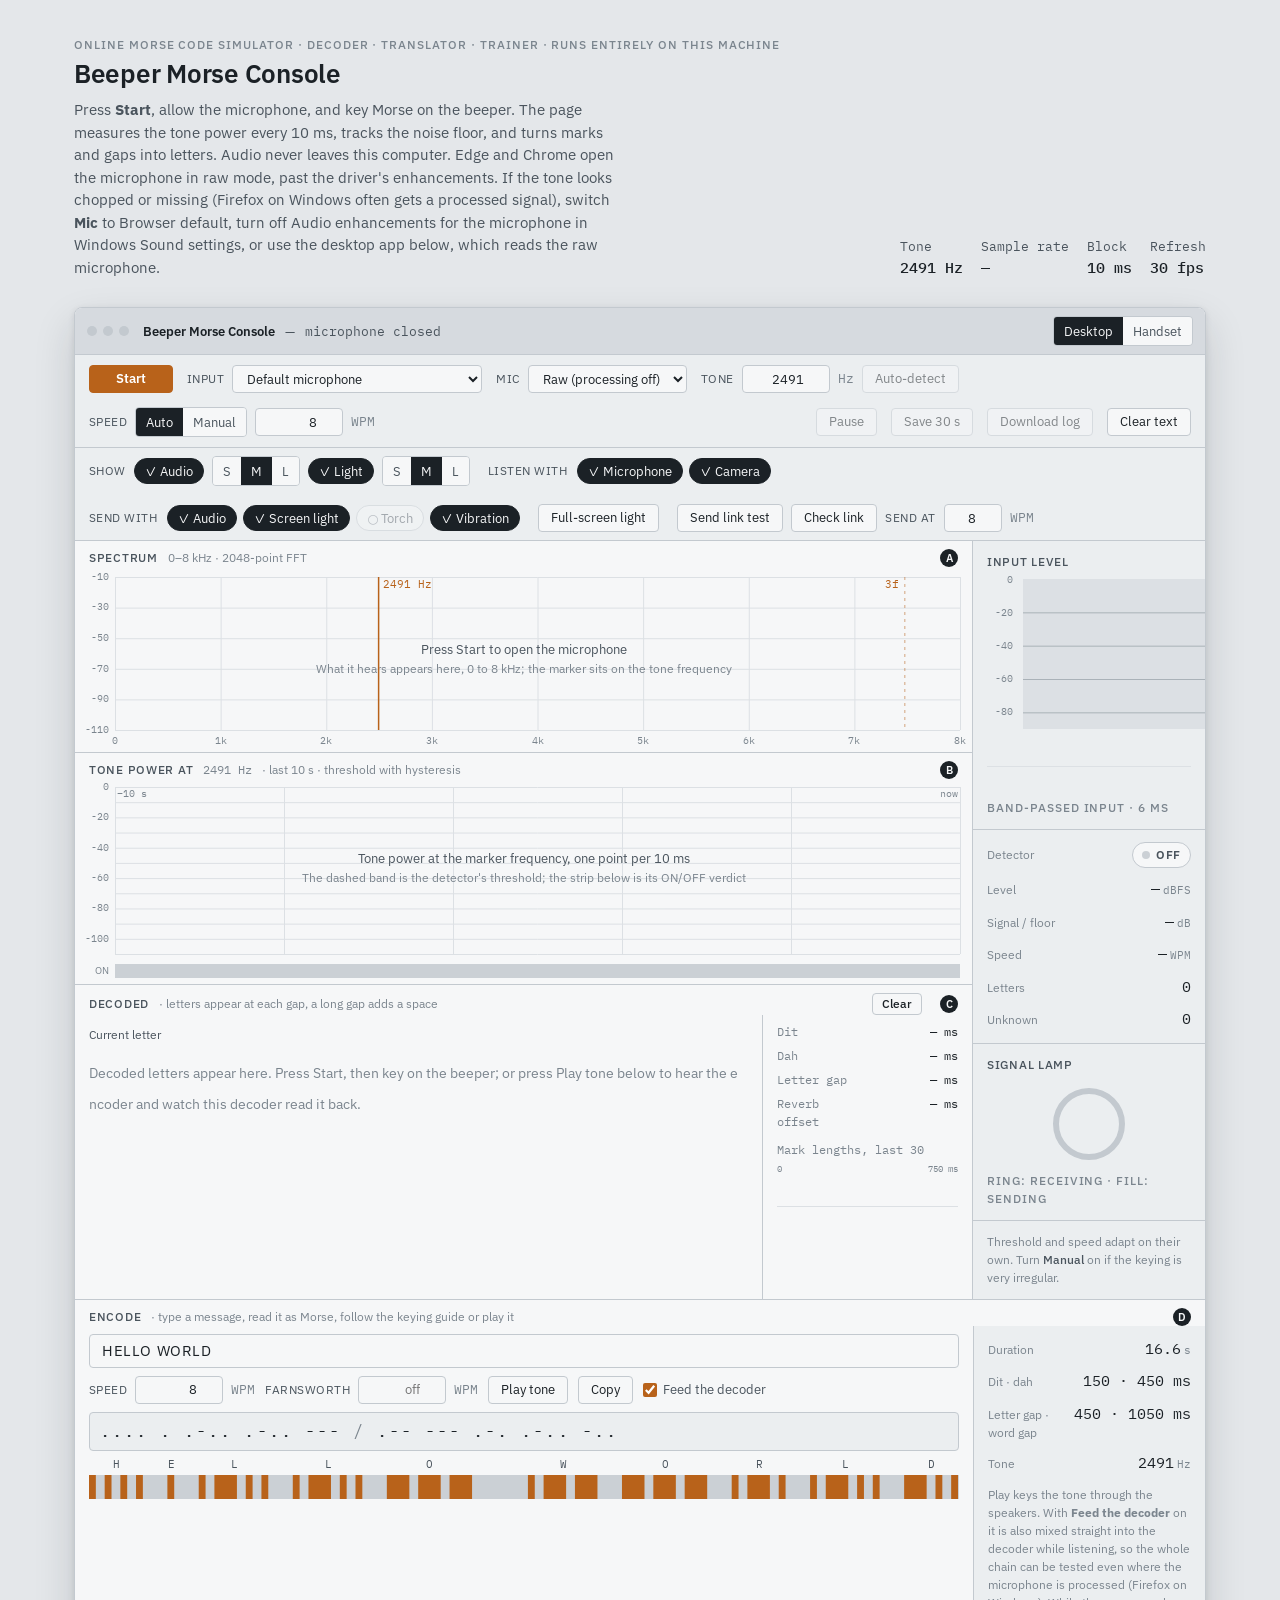
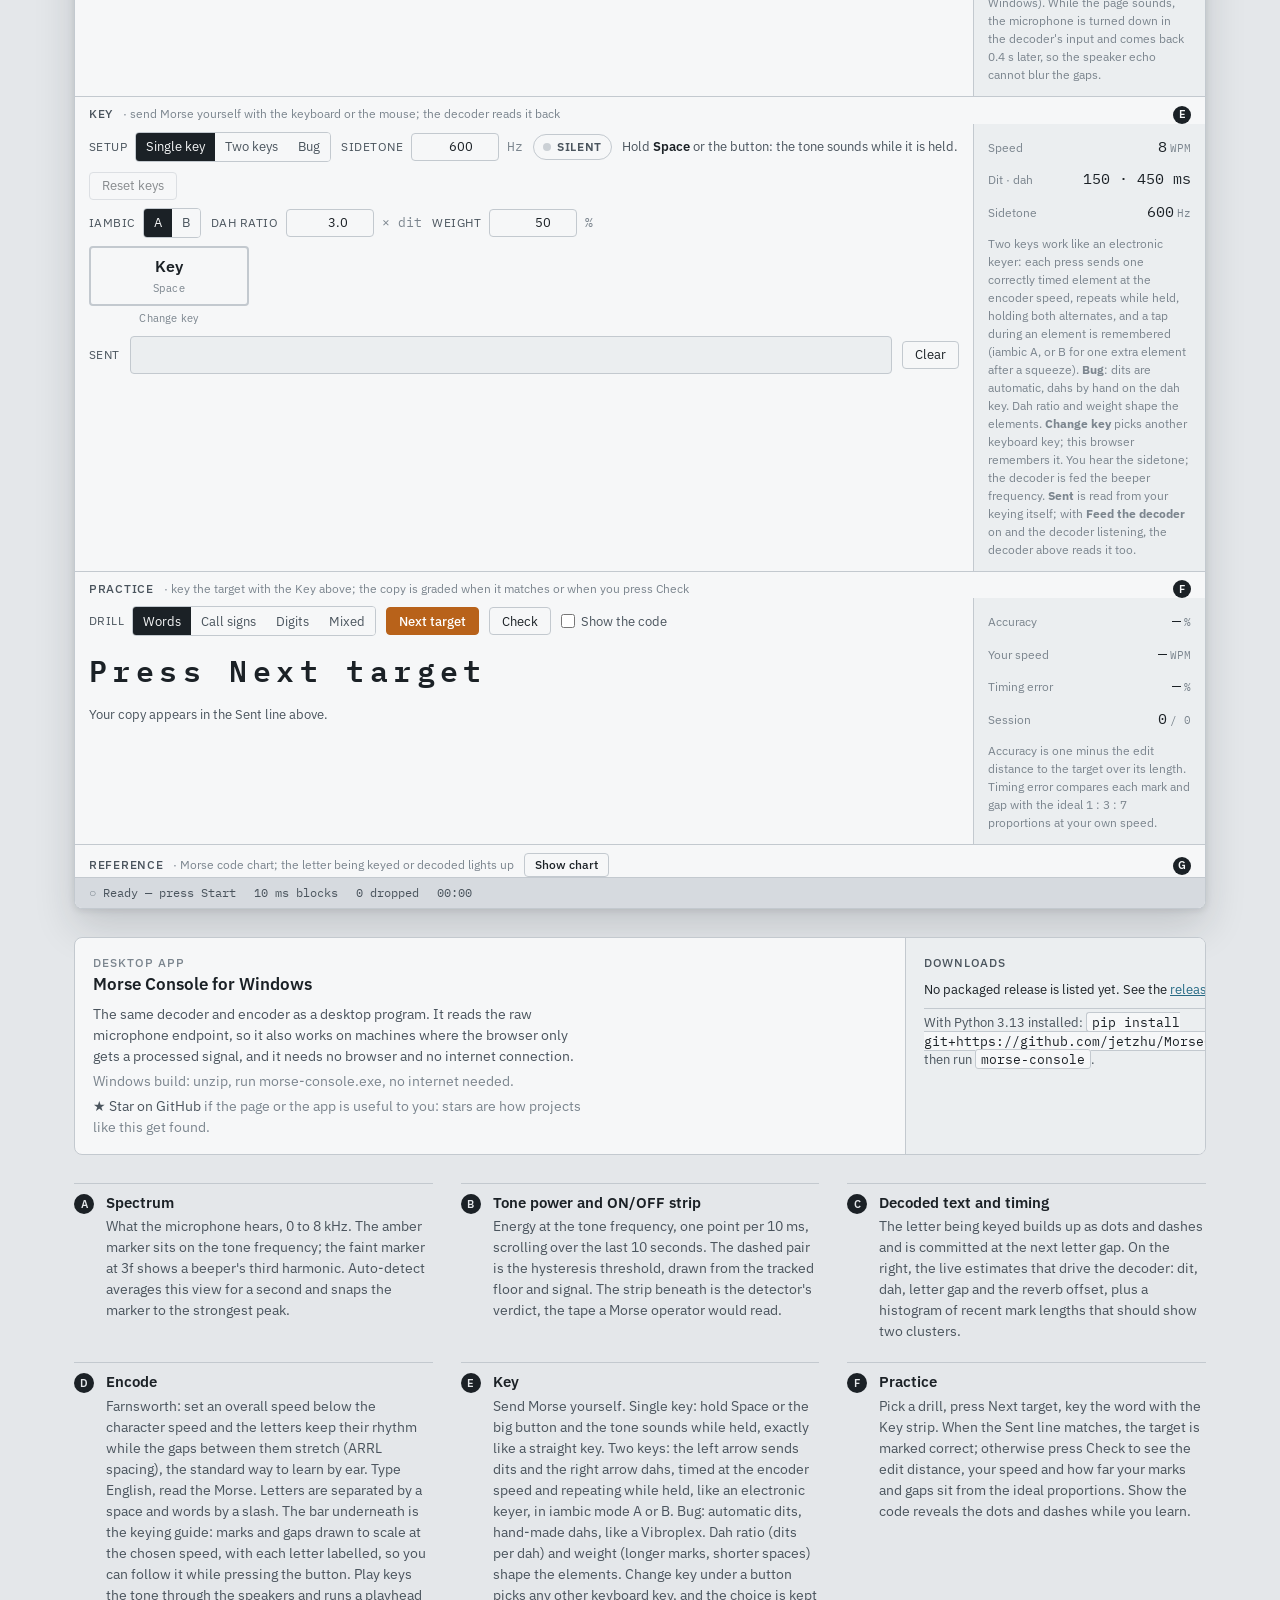
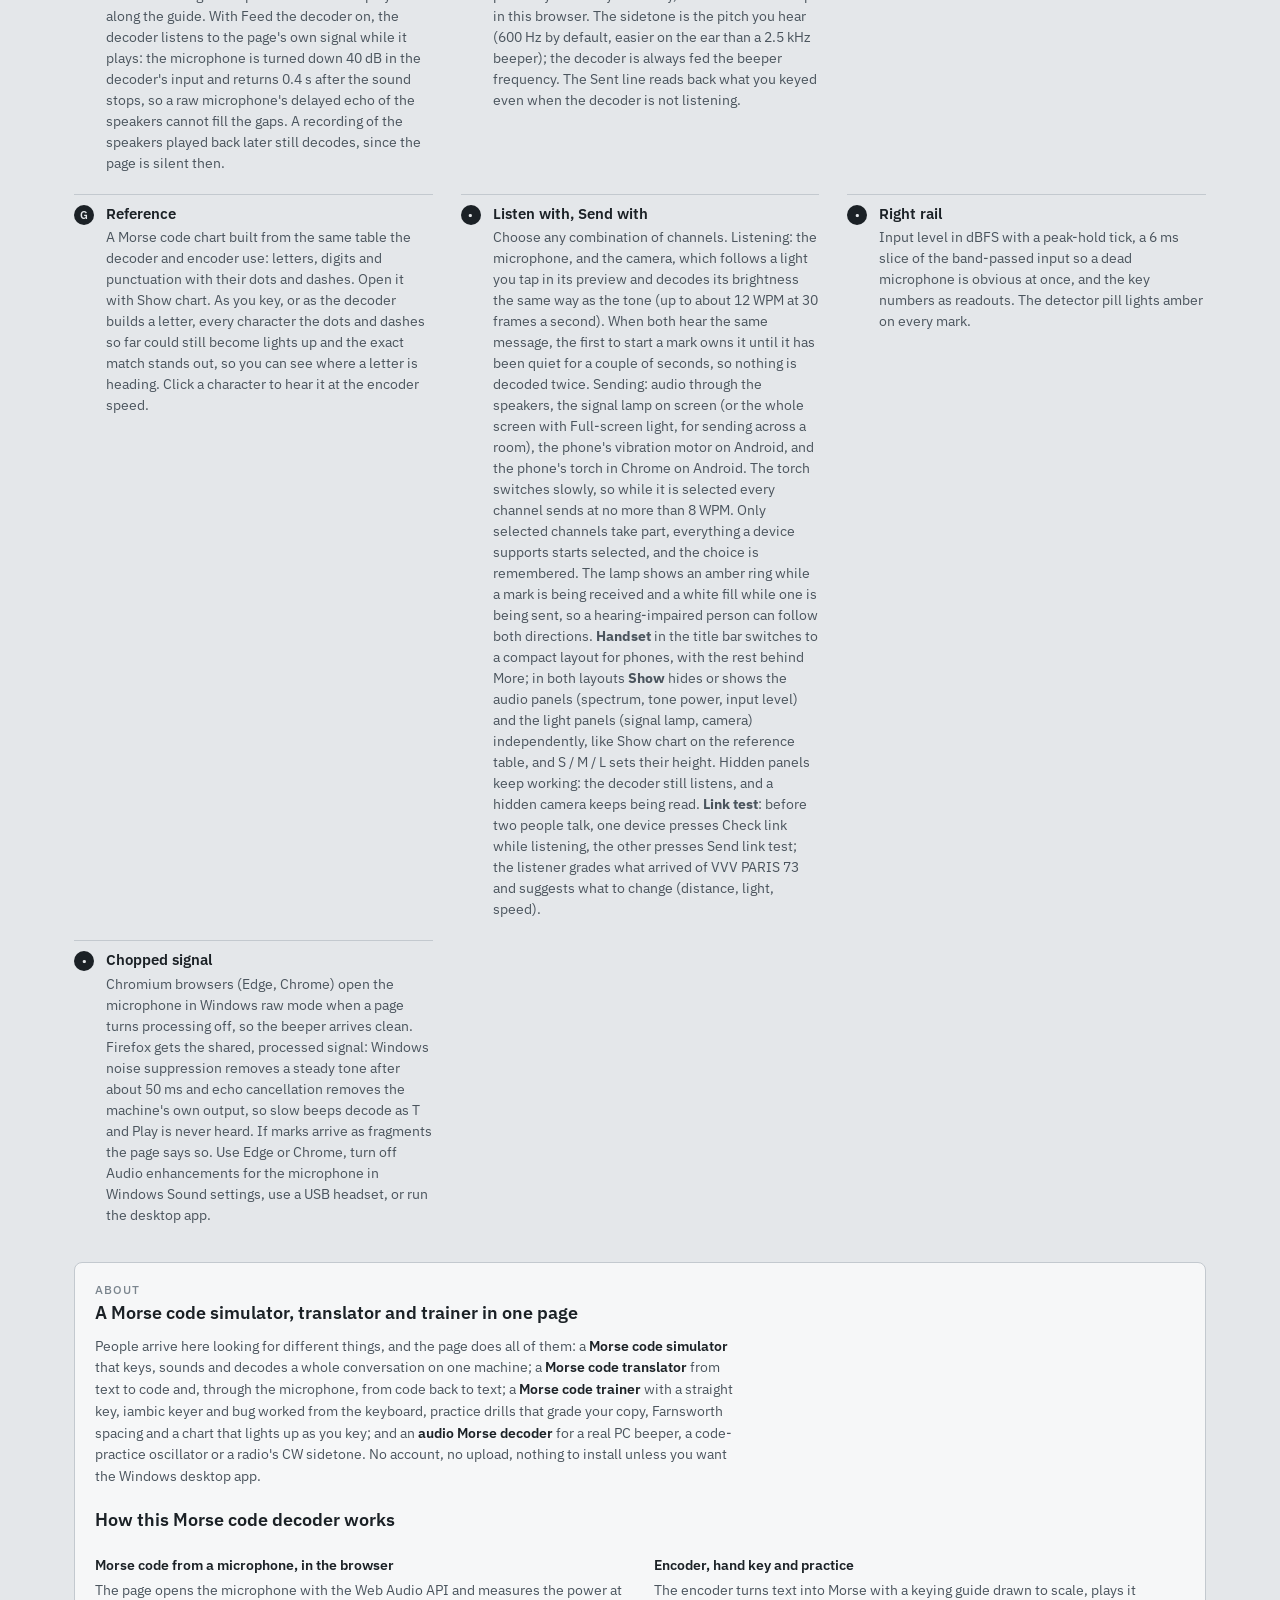
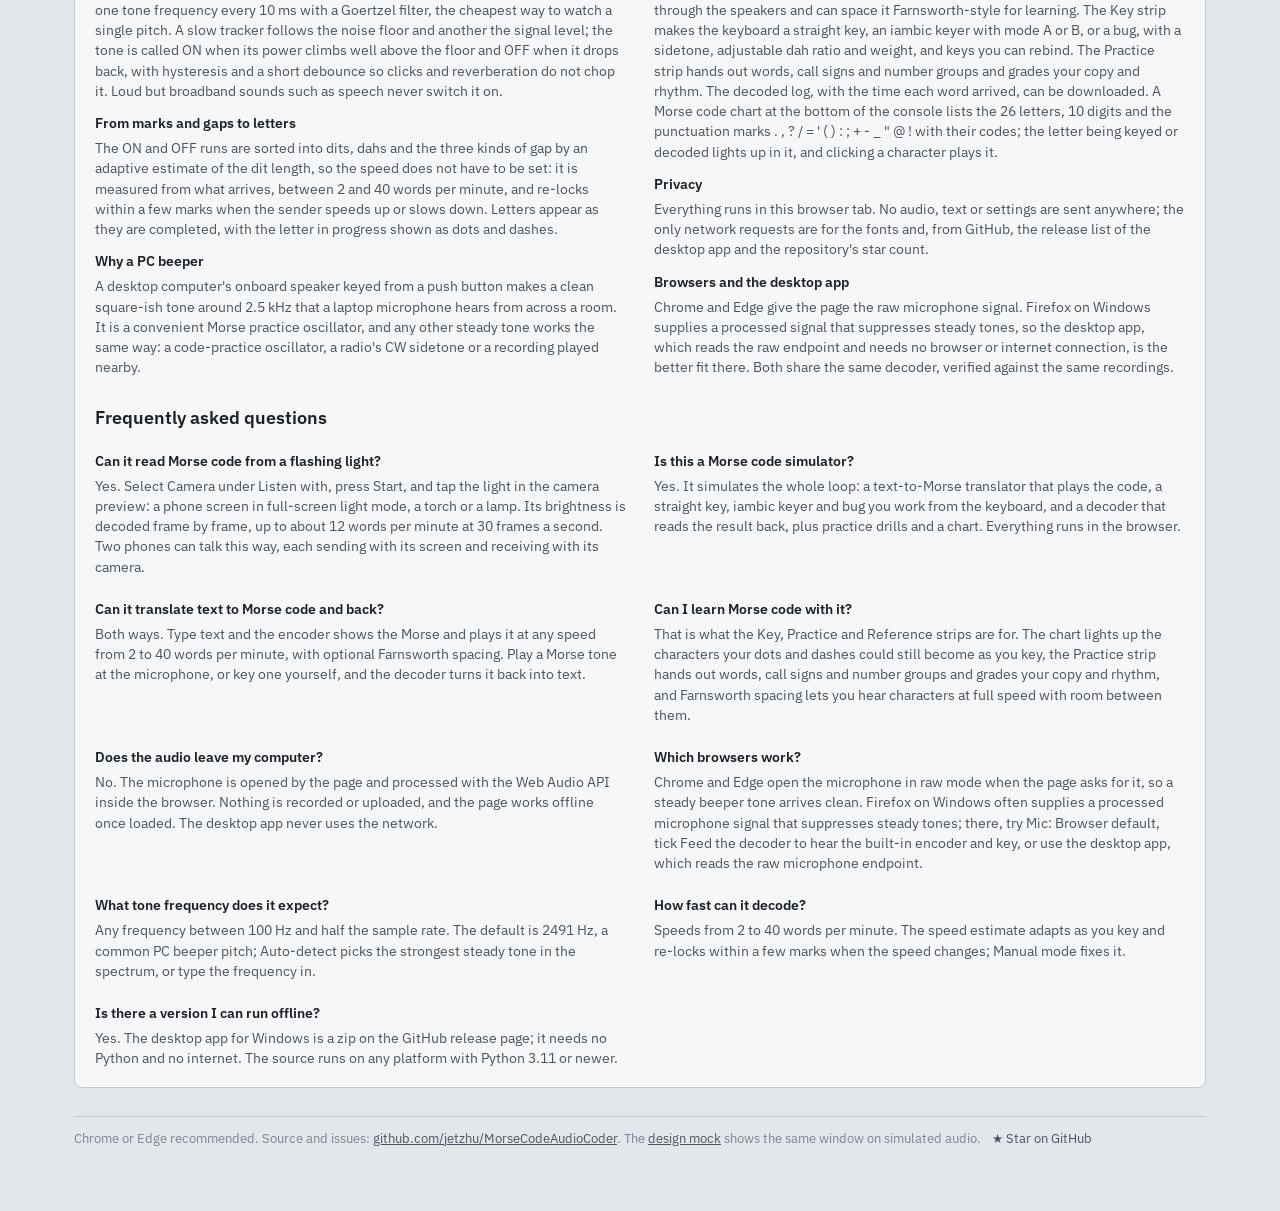
==== commit 584589eb: "Light link fixes: send speed, Clear in Decoded, exposure lock, sturdier detector - "Send at … WPM" b" ====
--- a/web/index.html
+++ b/web/index.html
@@ -263,6 +263,7 @@
       <span class="linkcheck">
         <button class="ctl" id="linkSend" type="button" title="Send VVV PARIS 73 on the selected channels, for another device to check">Send link test</button>
         <button class="ctl" id="linkCheck" type="button" title="Listen for VVV PARIS 73 from another device and grade what arrives">Check link</button>
+        <span class="field" title="Sending speed for Play, the key, the chart and the link test (the encoder speed)"><label for="linkWpm">Send at</label><input id="linkWpm" class="ctl mono small" type="number" value="8" min="2" max="40" step="1" aria-label="Sending speed in words per minute"> <span class="mono unit">WPM</span></span>
         <span class="linkresult" id="linkResult" aria-live="polite"></span>
       </span>
     </div>
@@ -303,7 +304,7 @@
         </section>
 
         <section class="panel" aria-label="Decoded text">
-          <header>Decoded <span>· letters appear at each gap, a long gap adds a space</span><span class="tag">C</span></header>
+          <header>Decoded <span>· letters appear at each gap, a long gap adds a space</span><button class="ctl hdrbtn" id="clearDecoded" type="button" title="Clear the decoded text; timing estimates are kept">Clear</button><span class="tag">C</span></header>
           <div class="decoded">
             <div class="tape">
               <div class="live">
@@ -369,7 +370,9 @@
           <div class="ro"><span class="k">Dark · bright</span><span class="v mono" id="camRange">—</span></div>
           <div class="ro"><span class="k">Frame rate</span><span class="v mono" id="camFps">—<small>fps</small></span></div>
           <div class="ro"><span class="k">Top speed</span><span class="v mono" id="camMax">—<small>WPM</small></span></div>
-          <div class="tip">A camera sees about 30 frames a second, so a dit needs to last a few frames: about 12 WPM at most, 8 WPM is comfortable. Hold the phone steady, tap the other screen's lamp, and keep the light source out of direct sun.</div>
+          <div class="ro"><span class="k">Exposure</span><span class="v mono" id="camExp">—</span></div>
+          <button class="ctl" id="camRelock" type="button" title="Let the camera adjust to the scene for a moment, then hold its exposure still">Re-lock exposure</button>
+          <div class="tip">A camera sees about 30 frames a second, so a dit needs to last a few frames: about 12 WPM at most, 8 WPM is comfortable. Hold the phone steady and tap the other screen's lamp. The exposure is locked a moment after the camera opens so the phone does not darken the picture every time the lamp lights; aim at the lamp first, then press Re-lock exposure. Keep the light out of direct sun.</div>
         </div>
       </div>
     </section>
--- a/web/css/app.css
+++ b/web/css/app.css
@@ -227,7 +227,7 @@
 body.view-handset .timing { border-left: 0; border-top: 1px solid var(--line); }
 body.view-handset .text { font-size: 22px; }
 body.view-handset .enc-right { display: none; }
-body.view-handset:not(.more-open) .enc-controls > :not(#encPlay) { display: none; }
+body.view-handset:not(.more-open) .enc-controls > :not(#encPlay):not(.field:has(#encWpm)) { display: none; }
 body.view-handset .enc-guide { height: 30px; }
 body.view-handset .keystrip .keyhelp, body.view-handset .keystrip #keyReset, body.view-handset .keystrip .rebind,
 body.view-handset:not(.more-open) .keystrip .keyerrow, body.view-handset:not(.more-open) .keystrip .field:has(#keySidetone) { display: none; }
@@ -302,6 +302,9 @@
   font-size: 12px; letter-spacing: 0.06em; text-transform: uppercase; color: var(--ink-2); font-weight: 500;
 }
 .panel header span { text-transform: none; letter-spacing: 0; color: var(--ink-3); font-weight: 400; }
+.panel header .hdrbtn, .encode header .hdrbtn { margin-left: auto; height: 22px; padding: 0 9px; font-size: 12px; text-transform: none; letter-spacing: 0; }
+.panel header .hdrbtn + .tag { margin-left: 8px; }
+.ctl.mono.small { width: 58px; }
 .panel header .tag {
   margin-left: auto; text-transform: none; letter-spacing: 0; font-weight: 600; font-size: 11px;
   width: 18px; height: 18px; border-radius: 50%; display: grid; place-items: center;
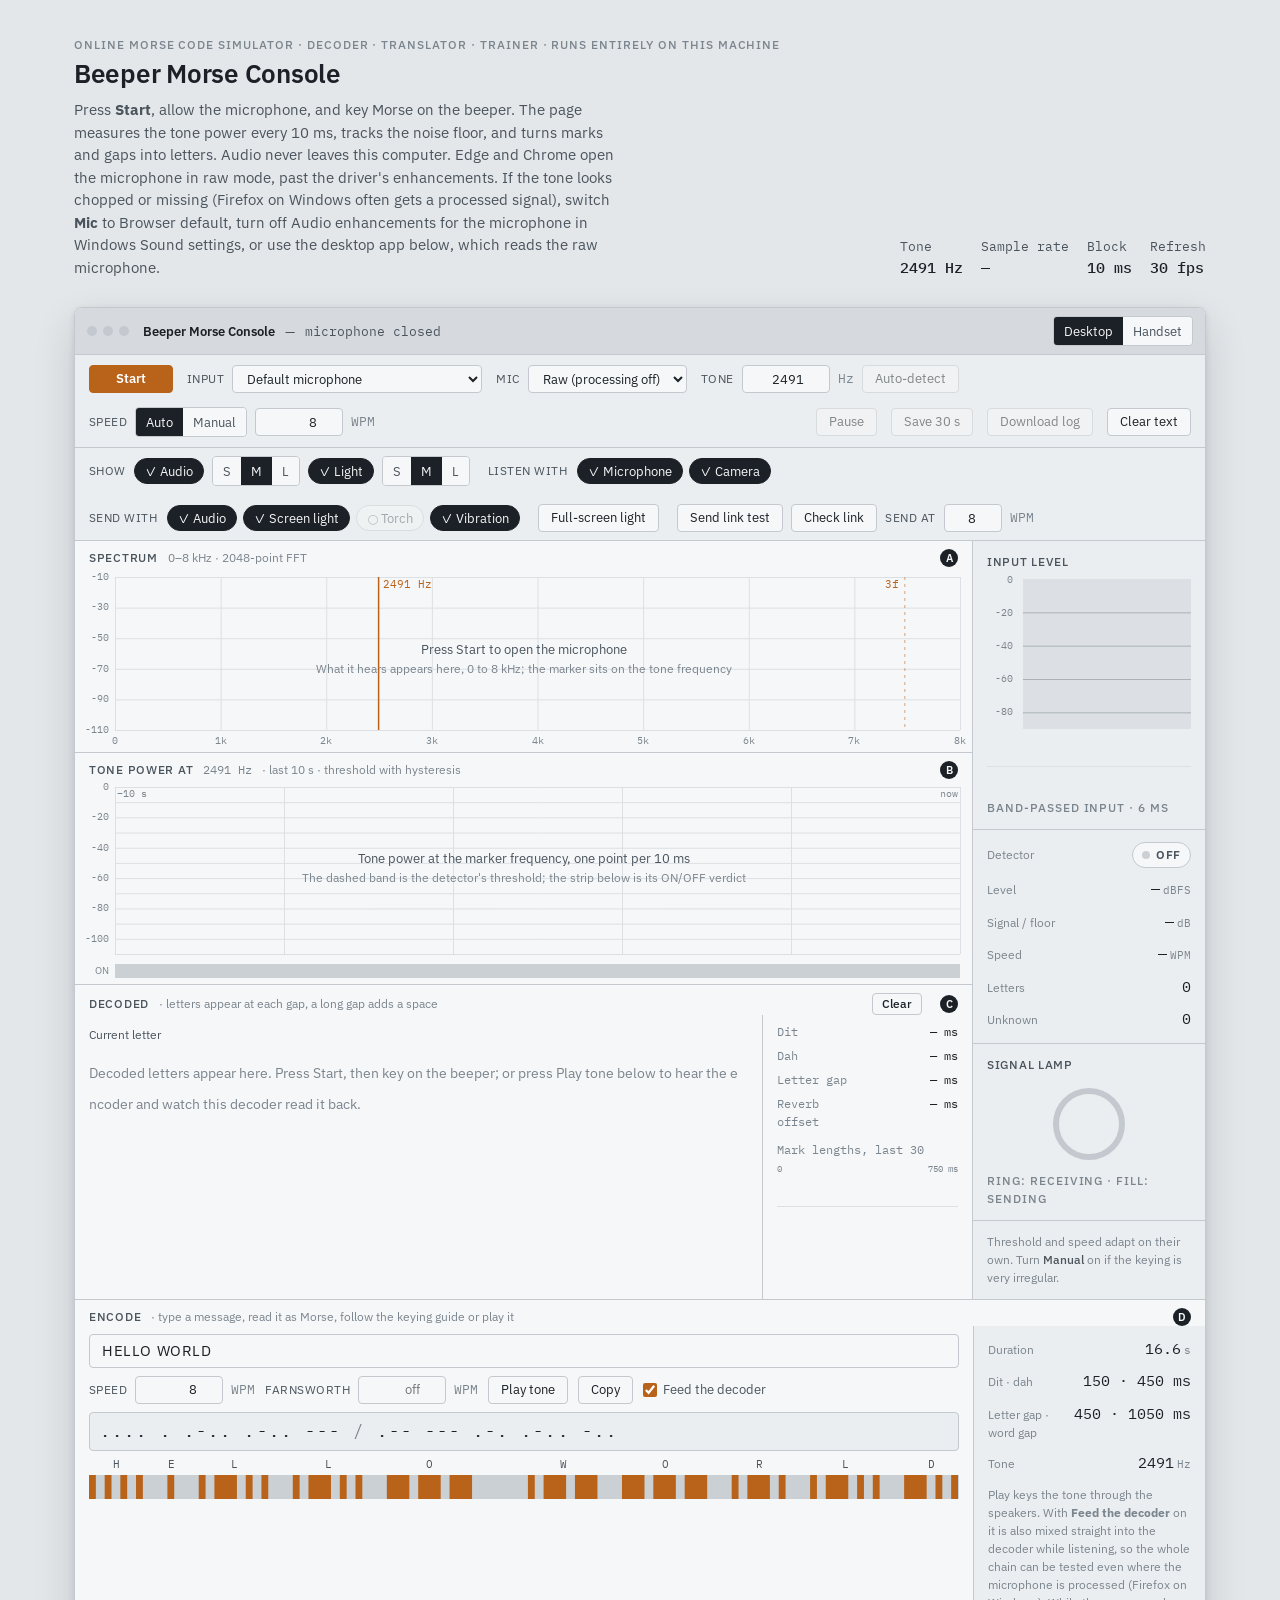
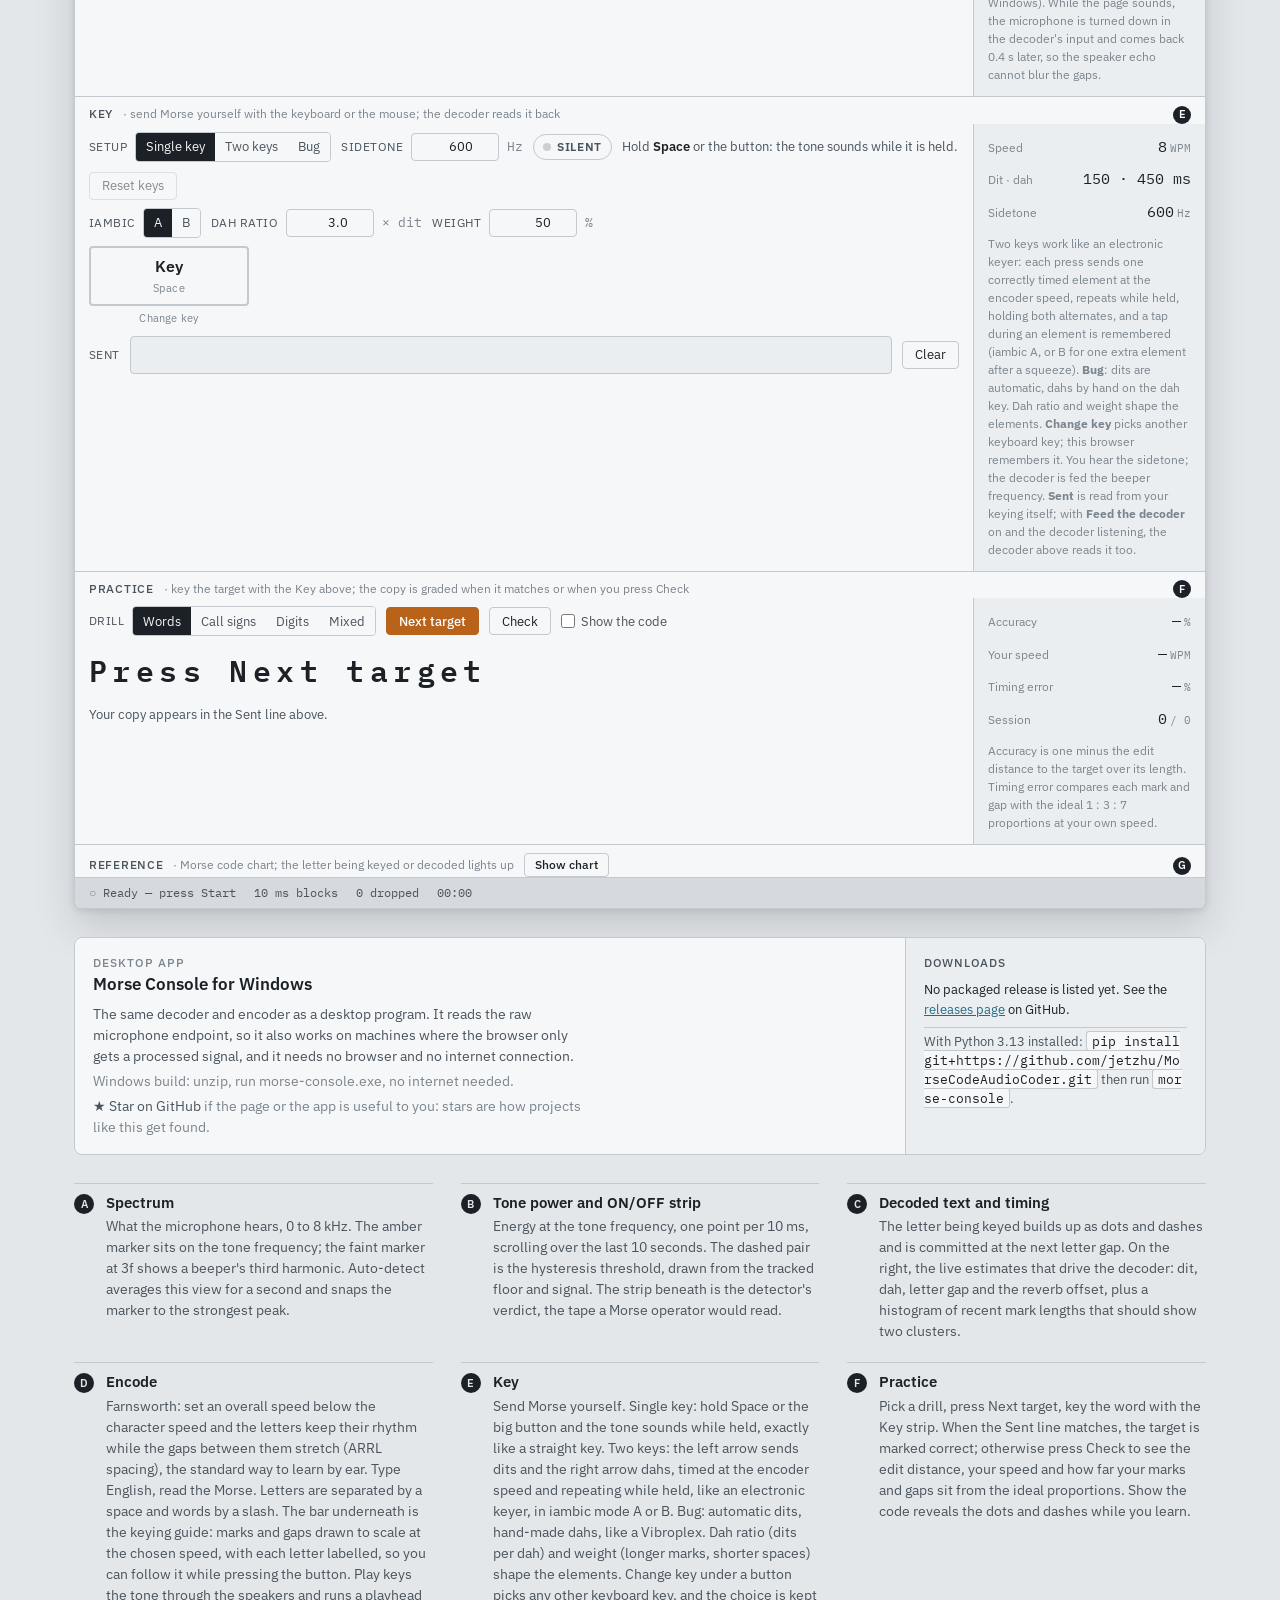
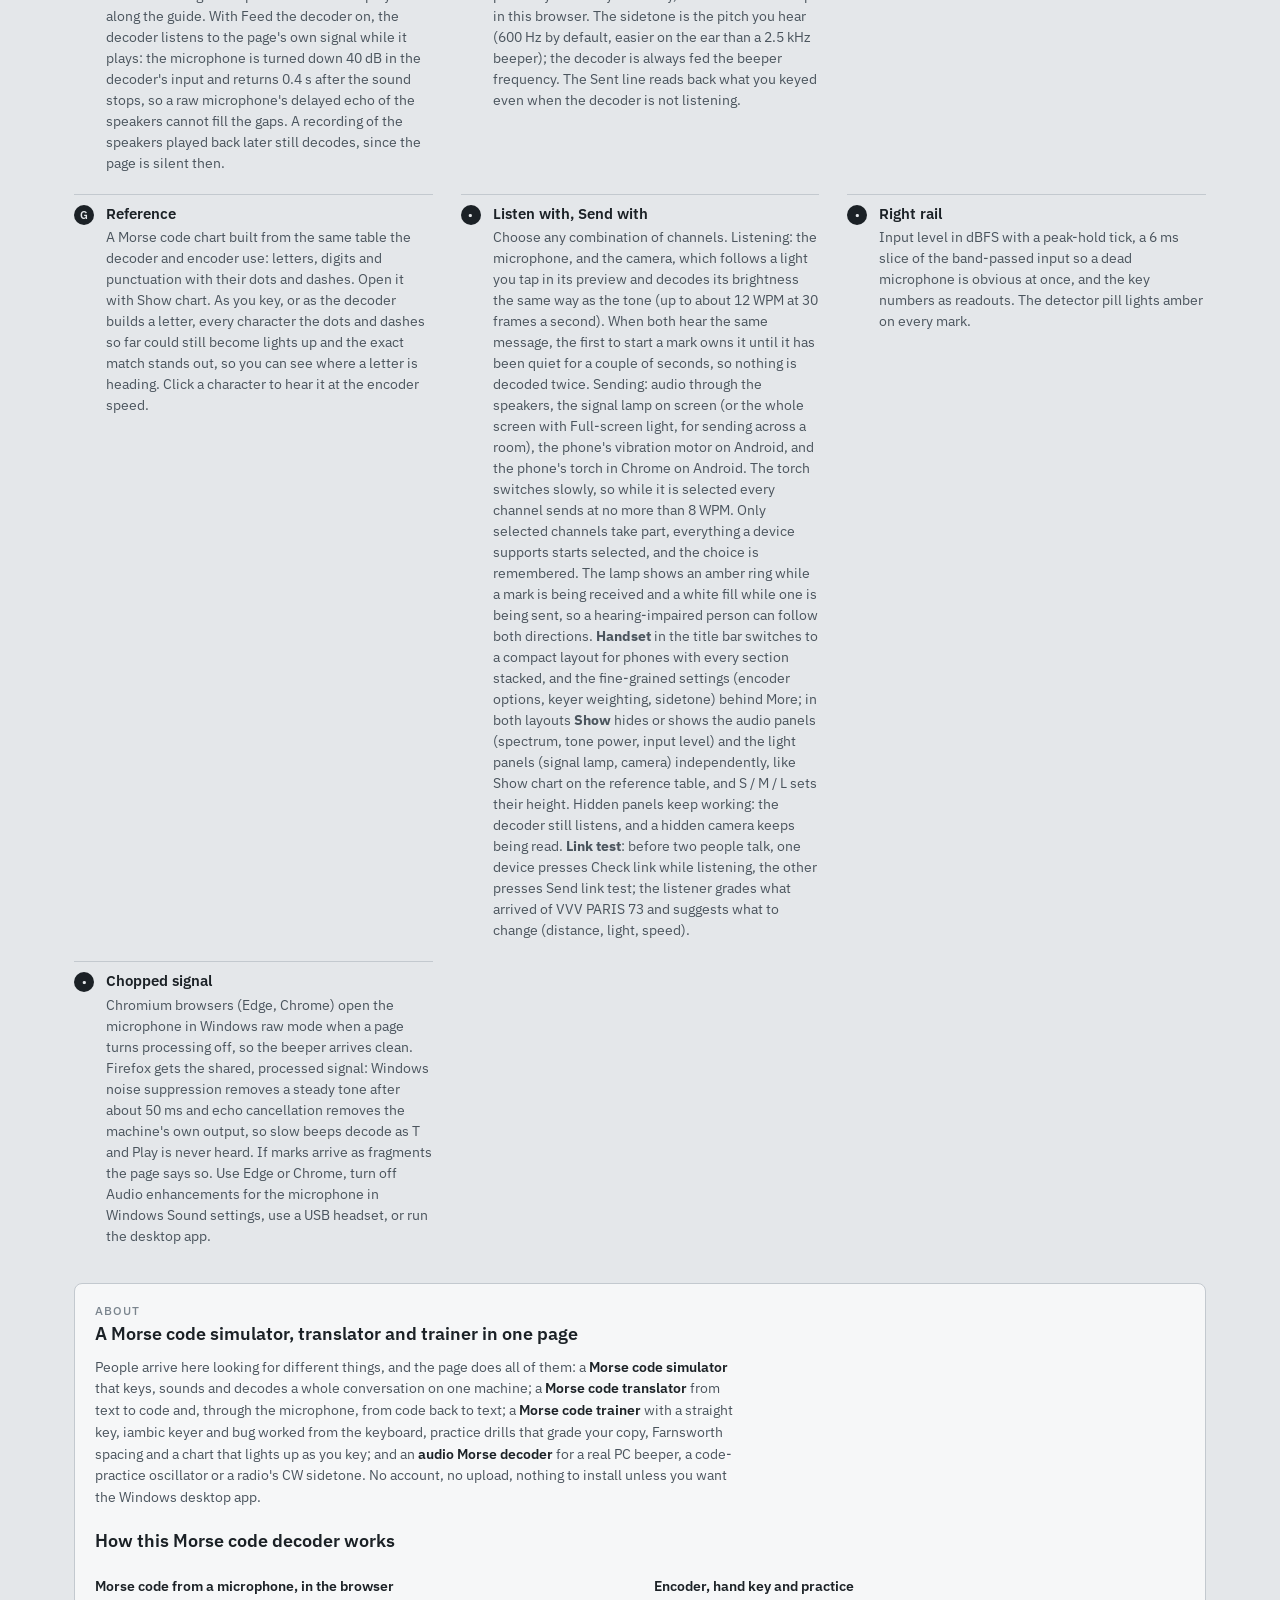
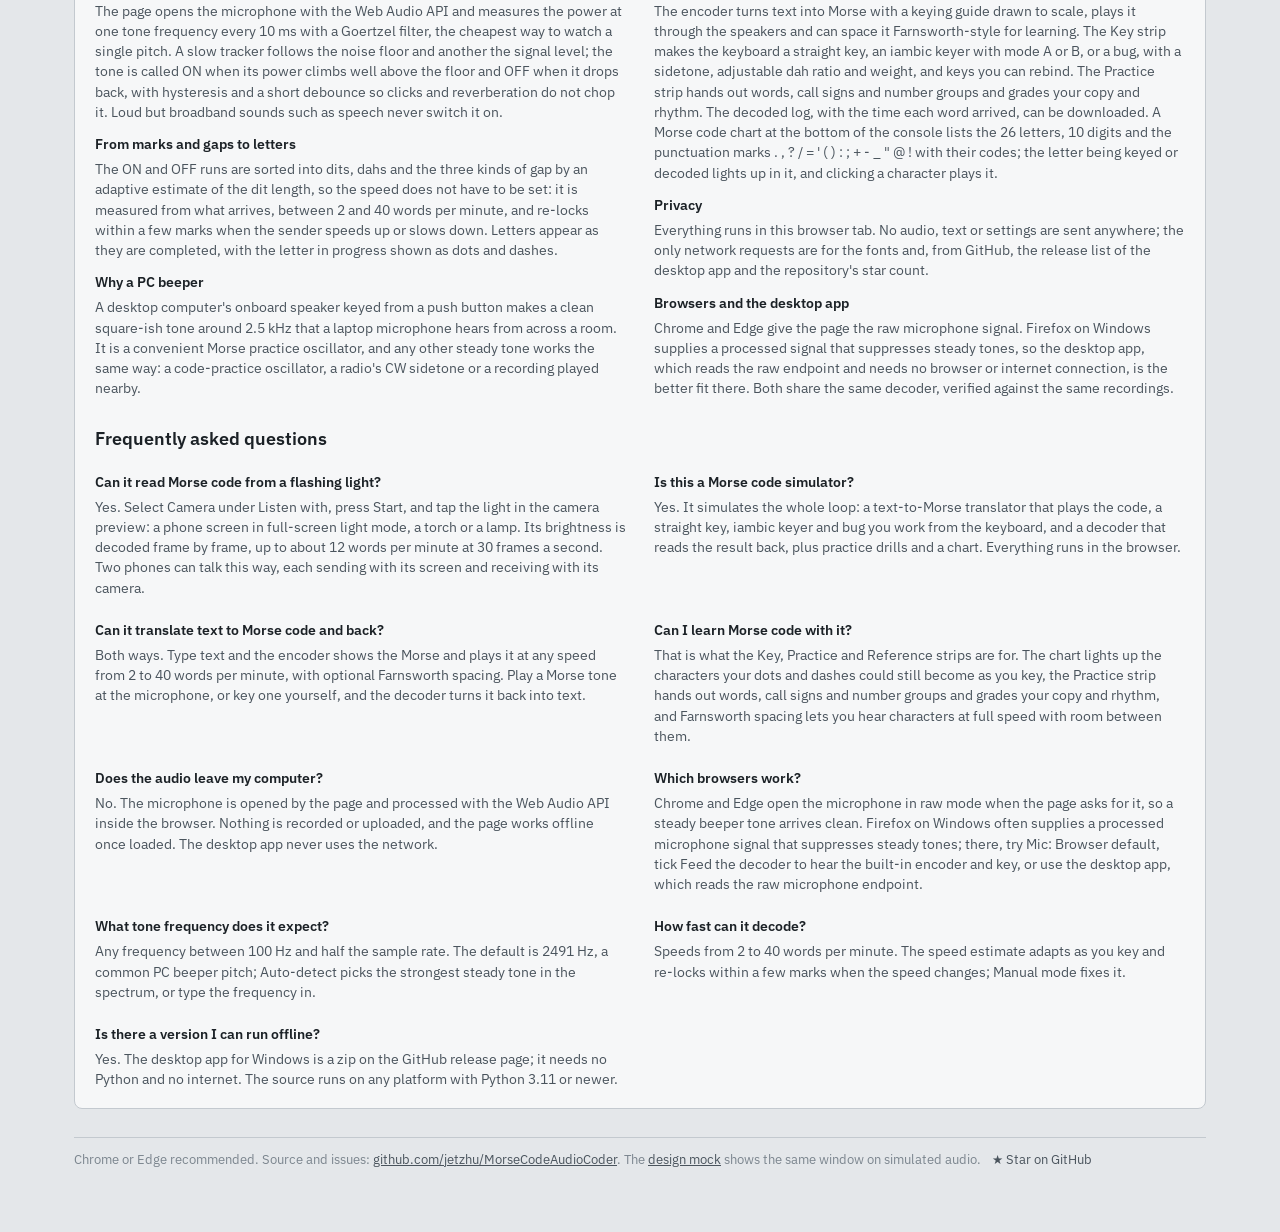
==== commit 7f31cbfb: "Handset layout: every section on the phone page Practice and Reference were hidden behind More, and " ====
--- a/web/index.html
+++ b/web/index.html
@@ -578,7 +578,7 @@
     <div class="note"><span class="tag">E</span><div><h3>Key</h3><p>Send Morse yourself. Single key: hold Space or the big button and the tone sounds while held, exactly like a straight key. Two keys: the left arrow sends dits and the right arrow dahs, timed at the encoder speed and repeating while held, like an electronic keyer, in iambic mode A or B. Bug: automatic dits, hand-made dahs, like a Vibroplex. Dah ratio (dits per dah) and weight (longer marks, shorter spaces) shape the elements. Change key under a button picks any other keyboard key, and the choice is kept in this browser. The sidetone is the pitch you hear (600 Hz by default, easier on the ear than a 2.5 kHz beeper); the decoder is always fed the beeper frequency. The Sent line reads back what you keyed even when the decoder is not listening.</p></div></div>
     <div class="note"><span class="tag">F</span><div><h3>Practice</h3><p>Pick a drill, press Next target, key the word with the Key strip. When the Sent line matches, the target is marked correct; otherwise press Check to see the edit distance, your speed and how far your marks and gaps sit from the ideal proportions. Show the code reveals the dots and dashes while you learn.</p></div></div>
     <div class="note"><span class="tag">G</span><div><h3>Reference</h3><p>A Morse code chart built from the same table the decoder and encoder use: letters, digits and punctuation with their dots and dashes. Open it with Show chart. As you key, or as the decoder builds a letter, every character the dots and dashes so far could still become lights up and the exact match stands out, so you can see where a letter is heading. Click a character to hear it at the encoder speed.</p></div></div>
-    <div class="note"><span class="tag">•</span><div><h3>Listen with, Send with</h3><p>Choose any combination of channels. Listening: the microphone, and the camera, which follows a light you tap in its preview and decodes its brightness the same way as the tone (up to about 12 WPM at 30 frames a second). When both hear the same message, the first to start a mark owns it until it has been quiet for a couple of seconds, so nothing is decoded twice. Sending: audio through the speakers, the signal lamp on screen (or the whole screen with Full-screen light, for sending across a room), the phone's vibration motor on Android, and the phone's torch in Chrome on Android. The torch switches slowly, so while it is selected every channel sends at no more than 8 WPM. Only selected channels take part, everything a device supports starts selected, and the choice is remembered. The lamp shows an amber ring while a mark is being received and a white fill while one is being sent, so a hearing-impaired person can follow both directions. <b>Handset</b> in the title bar switches to a compact layout for phones, with the rest behind More; in both layouts <b>Show</b> hides or shows the audio panels (spectrum, tone power, input level) and the light panels (signal lamp, camera) independently, like Show chart on the reference table, and S / M / L sets their height. Hidden panels keep working: the decoder still listens, and a hidden camera keeps being read. <b>Link test</b>: before two people talk, one device presses Check link while listening, the other presses Send link test; the listener grades what arrived of VVV PARIS 73 and suggests what to change (distance, light, speed).</p></div></div>
+    <div class="note"><span class="tag">•</span><div><h3>Listen with, Send with</h3><p>Choose any combination of channels. Listening: the microphone, and the camera, which follows a light you tap in its preview and decodes its brightness the same way as the tone (up to about 12 WPM at 30 frames a second). When both hear the same message, the first to start a mark owns it until it has been quiet for a couple of seconds, so nothing is decoded twice. Sending: audio through the speakers, the signal lamp on screen (or the whole screen with Full-screen light, for sending across a room), the phone's vibration motor on Android, and the phone's torch in Chrome on Android. The torch switches slowly, so while it is selected every channel sends at no more than 8 WPM. Only selected channels take part, everything a device supports starts selected, and the choice is remembered. The lamp shows an amber ring while a mark is being received and a white fill while one is being sent, so a hearing-impaired person can follow both directions. <b>Handset</b> in the title bar switches to a compact layout for phones with every section stacked, and the fine-grained settings (encoder options, keyer weighting, sidetone) behind More; in both layouts <b>Show</b> hides or shows the audio panels (spectrum, tone power, input level) and the light panels (signal lamp, camera) independently, like Show chart on the reference table, and S / M / L sets their height. Hidden panels keep working: the decoder still listens, and a hidden camera keeps being read. <b>Link test</b>: before two people talk, one device presses Check link while listening, the other presses Send link test; the listener grades what arrived of VVV PARIS 73 and suggests what to change (distance, light, speed).</p></div></div>
     <div class="note"><span class="tag">•</span><div><h3>Right rail</h3><p>Input level in dBFS with a peak-hold tick, a 6 ms slice of the band-passed input so a dead microphone is obvious at once, and the key numbers as readouts. The detector pill lights amber on every mark.</p></div></div>
     <div class="note"><span class="tag">•</span><div><h3>Chopped signal</h3><p>Chromium browsers (Edge, Chrome) open the microphone in Windows raw mode when a page turns processing off, so the beeper arrives clean. Firefox gets the shared, processed signal: Windows noise suppression removes a steady tone after about 50 ms and echo cancellation removes the machine's own output, so slow beeps decode as T and Play is never heard. If marks arrive as fragments the page says so. Use Edge or Chrome, turn off Audio enhancements for the microphone in Windows Sound settings, use a USB headset, or run the desktop app.</p></div></div>
   </div>
--- a/web/css/app.css
+++ b/web/css/app.css
@@ -180,7 +180,10 @@
 
 /* ---------- handset layout ---------- */
 body.view-handset .page { padding: 6px 6px 24px; gap: 10px; max-width: none; }
-body.view-handset .intro, body.view-handset .dl, body.view-handset .notes, body.view-handset .about { display: none; }
+/* Every section stays on the phone page (it scrolls); only the fine-grained settings wait behind More. */
+body.view-handset .intro { gap: 10px; }
+body.view-handset .intro h1 { font-size: 22px; }
+body.view-handset .intro p { font-size: 14px; }
 body.view-handset .foot { font-size: 12px; }
 body.view-handset .win { border-radius: 6px; }
 body.view-handset .titlebar > span:not(.name):not(.viewswitch) { display: none; }
@@ -227,6 +230,7 @@
 body.view-handset .timing { border-left: 0; border-top: 1px solid var(--line); }
 body.view-handset .text { font-size: 22px; }
 body.view-handset .enc-right { display: none; }
+body.view-handset .practice .enc-right { display: grid; border-left: 0; border-top: 1px solid var(--line); }
 body.view-handset:not(.more-open) .enc-controls > :not(#encPlay):not(.field:has(#encWpm)) { display: none; }
 body.view-handset .enc-guide { height: 30px; }
 body.view-handset .keystrip .keyhelp, body.view-handset .keystrip #keyReset, body.view-handset .keystrip .rebind,
@@ -234,7 +238,6 @@
 body.view-handset .keypad { width: 100%; }
 body.view-handset .keycol { flex: 1; }
 body.view-handset button.ctl.key.big { min-width: 0; width: 100%; height: 96px; font-size: 20px; }
-body.view-handset:not(.more-open) .practice, body.view-handset:not(.more-open) .reference { display: none; }
 body.view-handset .statusbar { font-size: 11px; gap: 10px; }
 body.view-handset .camleft { grid-template-columns: 1fr; }
 body.view-handset .camview, body.view-handset.light-l .camview { width: 100%; }
@@ -342,7 +345,9 @@
 .meter { display: grid; grid-template-columns: 26px 1fr; gap: 10px; height: 150px; position: relative; }
 /* Absolutely positioned like the other canvases: a canvas sized from its own
    clientHeight inside an auto grid row would otherwise grow on every resize. */
-.meter canvas { position: absolute; top: 0; bottom: 0; left: 36px; right: 0; width: auto; height: auto; display: block; }
+/* The size must be explicit: with "auto", a canvas takes its size from its own pixel buffer, which
+   fit() sets to size x devicePixelRatio, so on a phone (dpr 2 to 3) it grew on every frame. */
+.meter canvas { position: absolute; top: 0; left: 36px; width: calc(100% - 36px); height: 100%; display: block; }
 .meter .scale { position: relative; height: 100%; font-size: 10px; color: var(--ink-3); }
 .meter .scale span { position: absolute; right: 0; transform: translateY(-50%); }
 .wave { height: 54px; position: relative; margin-top: 10px; }
@@ -409,7 +414,8 @@
   background: var(--panel); border: 1px solid var(--line); border-radius: 8px; color: var(--ink);
   display: grid; grid-template-columns: minmax(0, 1fr) 300px; overflow: hidden;
 }
-.dl > div { padding: 16px 18px; }
+.dl > div { padding: 16px 18px; min-width: 0; }
+.dl code { overflow-wrap: anywhere; word-break: break-all; }
 .dl h2 { margin: 0 0 6px; font-size: 17px; font-weight: 600; }
 .dl p { margin: 4px 0 0; color: var(--ink-2); font-size: 14px; max-width: 62ch; }
 .dl .assets { border-left: 1px solid var(--line); background: var(--panel-2); font-size: 13px; display: grid; gap: 8px; align-content: start; }
